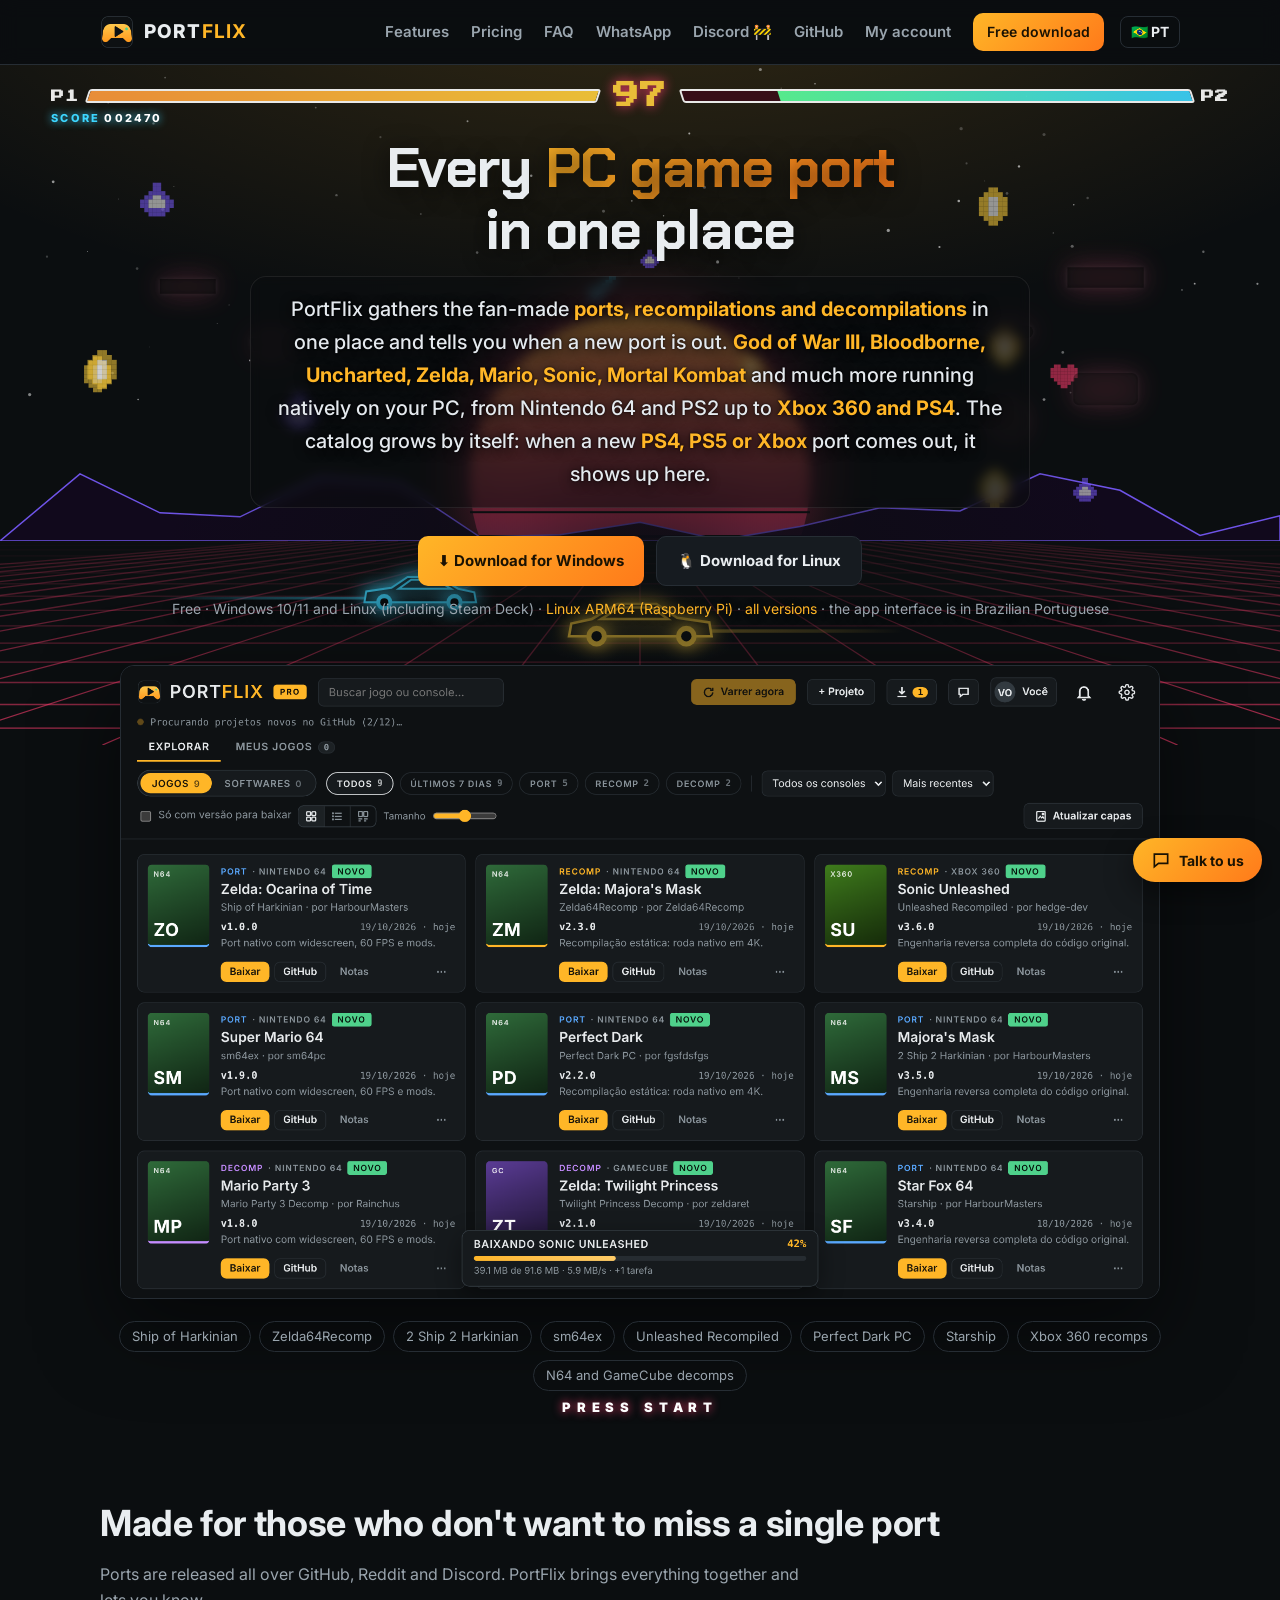
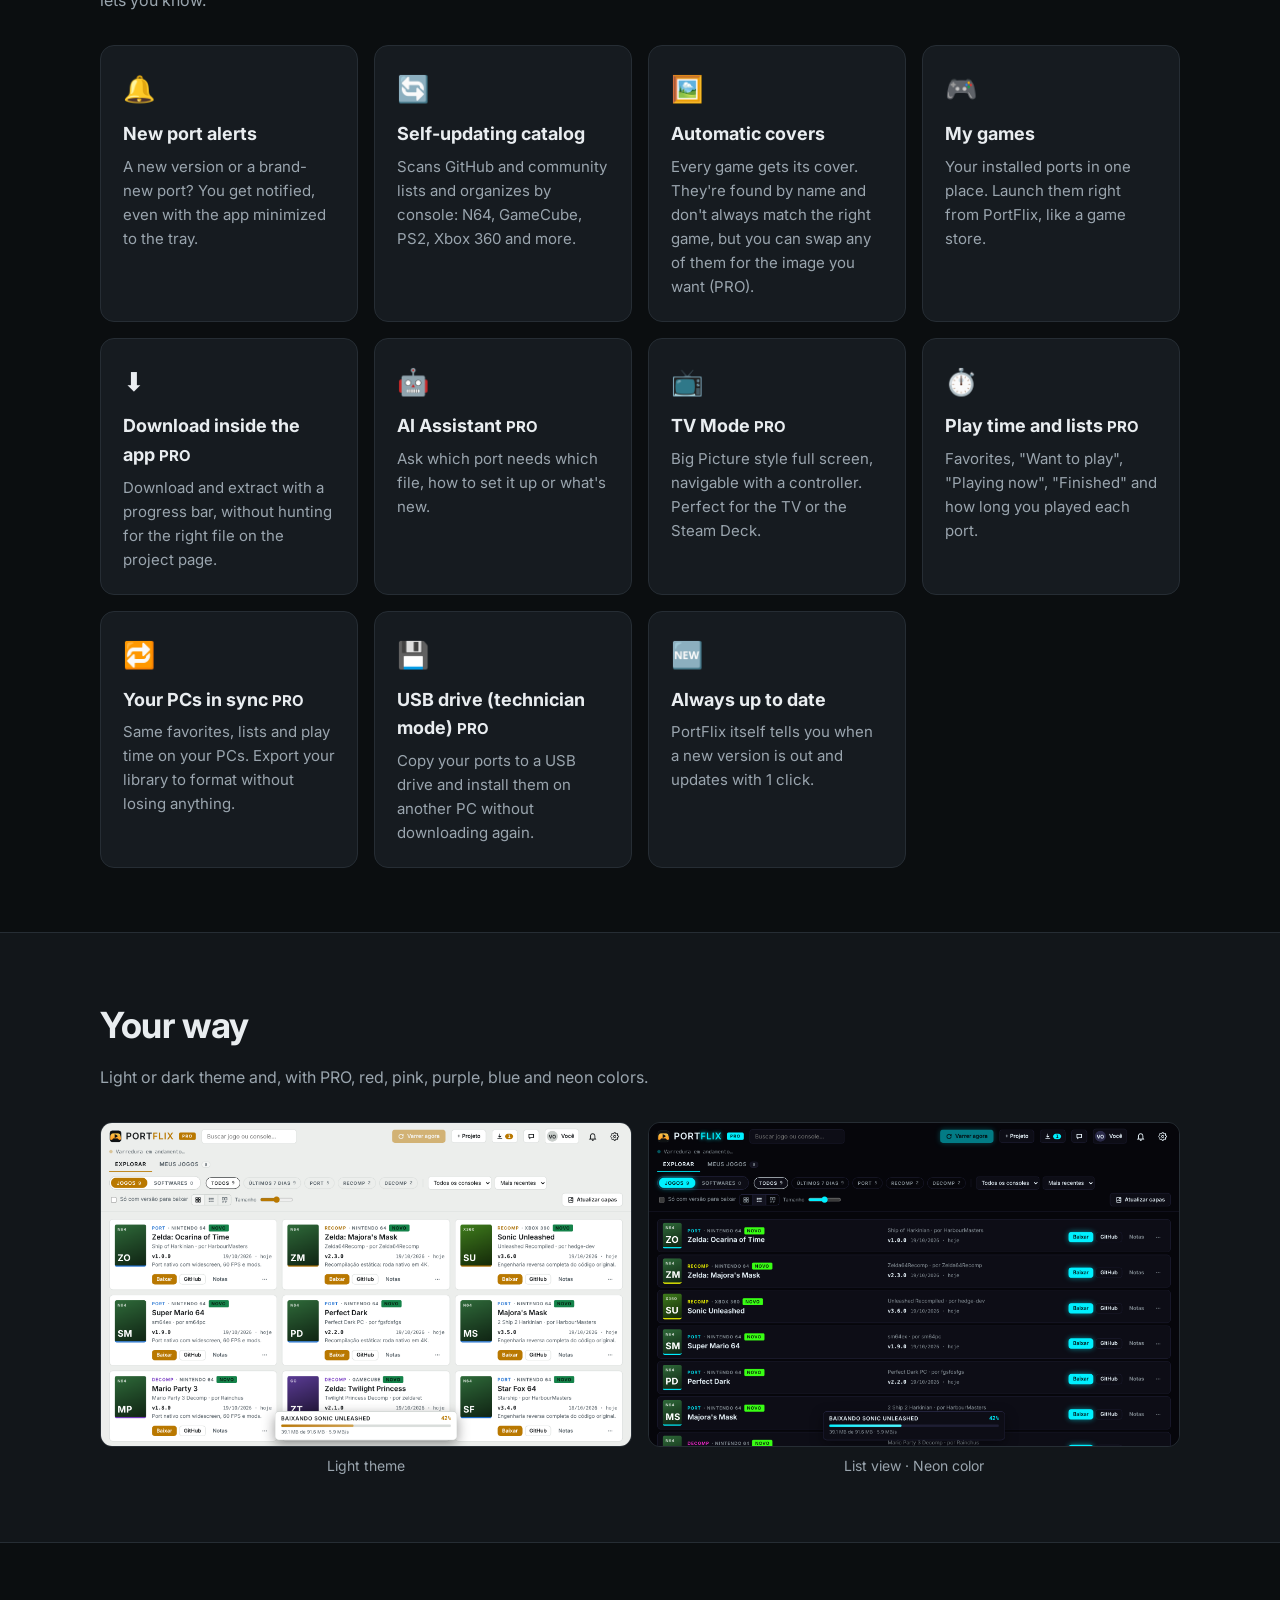
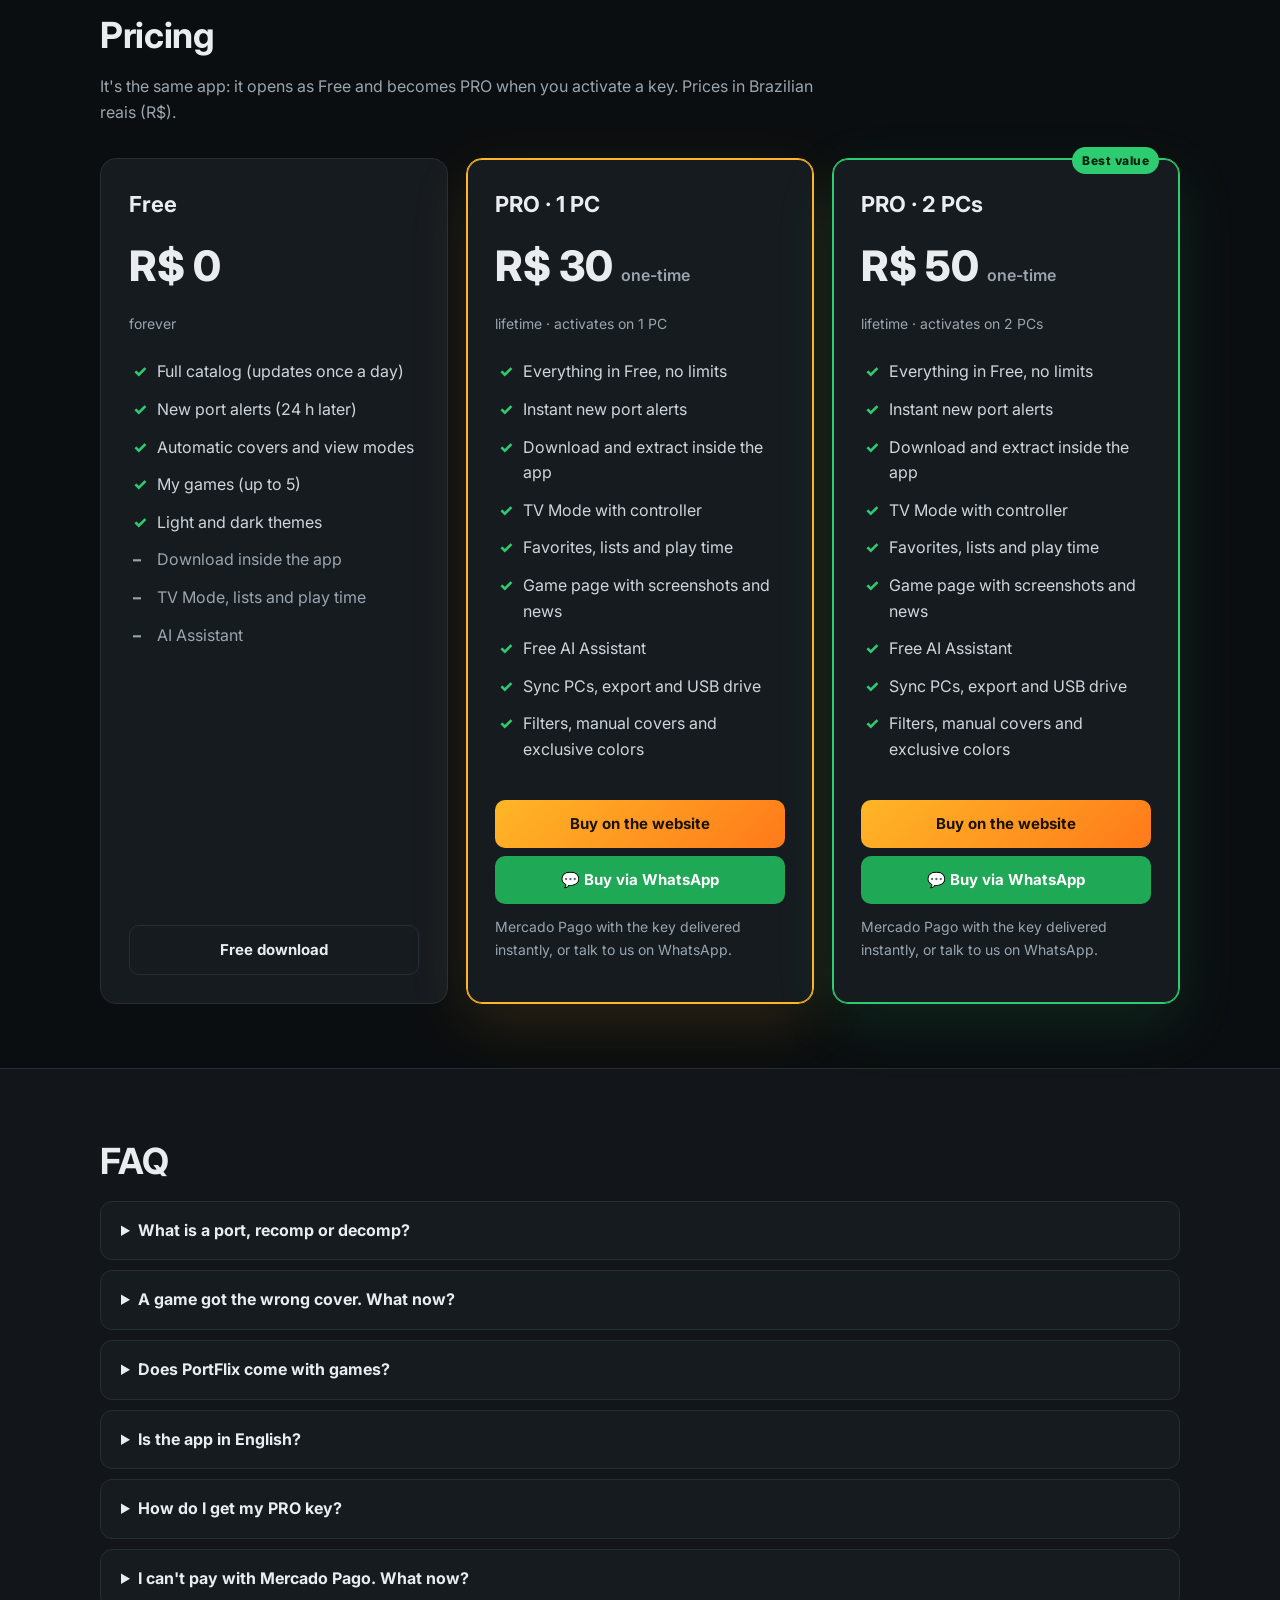
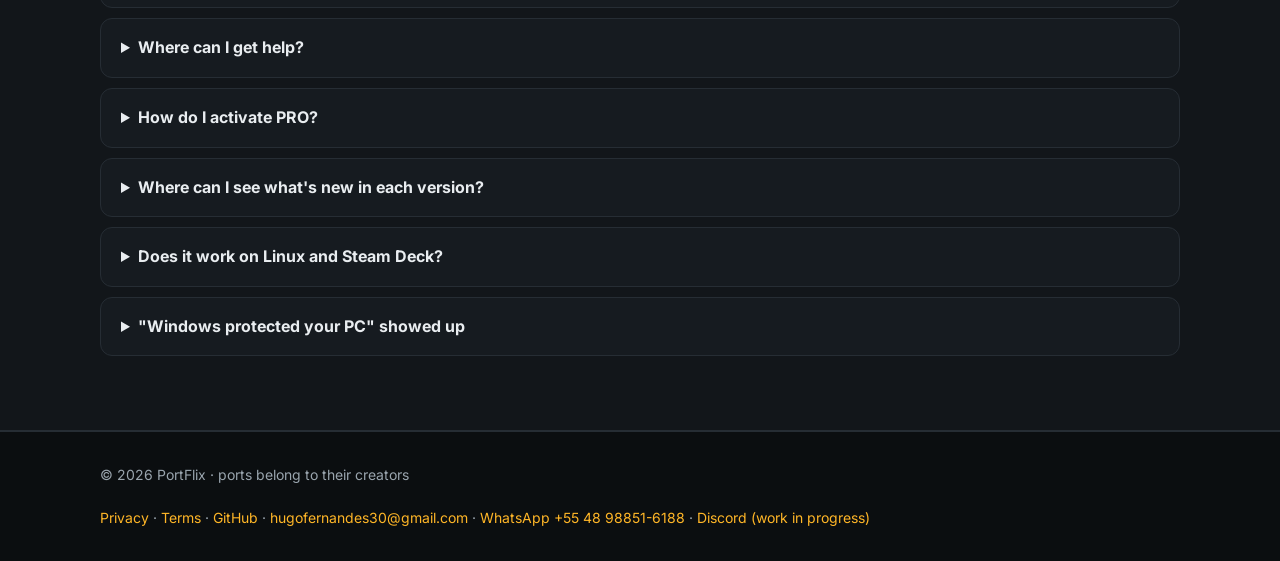
==== docs/index.html @ f3e27805 "Site: cita God of War III, Bloodborne e Uncharted (ports de PS4 do catálogo) Co-Authored-By: Claude " ====
<!doctype html>
<html lang="pt-BR">
<head>
<meta charset="utf-8">
<meta name="viewport" content="width=device-width,initial-scale=1">
<title>PortFlix: novos ports, recomps e decomps de jogos para PC</title>
<meta name="description" content="PortFlix reúne todos os ports de jogos para PC feitos por fãs (recomps, decomps, Ship of Harkinian, Zelda64Recomp, sm64, Unleashed Recompiled) e avisa quando sai port novo. Grátis para Windows e Linux.">
<meta name="keywords" content="ports para pc, novos ports de jogos, recomp, decomp, recompilação estática, ship of harkinian, zelda64recomp, sm64 pc, unleashed recompiled, ports n64 pc, ports xbox 360 pc, steam deck, linux, portflix">
<link rel="canonical" href="https://isago2508.github.io/PortFlix/">
<link rel="icon" href="icone.png">
<meta property="og:type" content="website">
<meta property="og:title" content="PortFlix: todos os ports de jogos para PC num lugar só">
<meta property="og:description" content="Catálogo que se atualiza sozinho com os ports, recomps e decomps feitos por fãs. Avisa quando sai port novo.">
<meta property="og:image" content="https://isago2508.github.io/PortFlix/biblioteca-escuro.png">
<meta property="og:url" content="https://isago2508.github.io/PortFlix/">
<meta property="og:locale" content="pt_BR">
<meta name="twitter:card" content="summary_large_image">
<link rel="preconnect" href="https://fonts.googleapis.com"><link rel="preconnect" href="https://fonts.gstatic.com" crossorigin>
<link href="https://fonts.googleapis.com/css2?family=Inter:wght@400;500;600;700;800&family=Chakra+Petch:wght@500;600;700&family=Press+Start+2P&display=swap" rel="stylesheet">
<link rel="stylesheet" href="style.css?v=12">
<script>
// idioma: escolhido antes > ?lang= > idioma do navegador
(function(){ var q=new URLSearchParams(location.search).get("lang"), s=null; try{ s=localStorage.getItem("pf_lang"); }catch(e){}
  var l=q||s||((navigator.language||"pt").toLowerCase().startsWith("pt")?"pt":"en"); document.documentElement.dataset.lang=(l==="en"?"en":"pt"); })();
</script>
<script type="application/ld+json">
{"@context":"https://schema.org","@type":"SoftwareApplication","name":"PortFlix","applicationCategory":"GameApplication","operatingSystem":"Windows 10, Windows 11, Linux","inLanguage":"pt-BR","url":"https://isago2508.github.io/PortFlix/","image":"https://isago2508.github.io/PortFlix/biblioteca-escuro.png","description":"Catálogo de ports, recompilações e decompilações de jogos para PC feitos por fãs, com avisos de lançamento.","offers":[{"@type":"Offer","name":"Free","price":"0","priceCurrency":"BRL"},{"@type":"Offer","name":"PRO vitalício (1 PC)","price":"30.00","priceCurrency":"BRL"},{"@type":"Offer","name":"PRO vitalício (2 PCs)","price":"50.00","priceCurrency":"BRL"}]}
</script>
<script type="application/ld+json">
{"@context":"https://schema.org","@type":"FAQPage","mainEntity":[
{"@type":"Question","name":"O que é um port, recomp ou decomp?","acceptedAnswer":{"@type":"Answer","text":"São projetos de fãs que fazem jogos de console rodarem nativamente no PC. Decomp recria o código-fonte do jogo; recomp converte o jogo direto para o PC; port adapta o jogo para rodar sem emulador."}},
{"@type":"Question","name":"O PortFlix vem com os jogos?","acceptedAnswer":{"@type":"Answer","text":"Não. O PortFlix não inclui nem distribui ROMs ou ISOs. Os ports pedem a sua própria cópia original do jogo."}},
{"@type":"Question","name":"O PortFlix é grátis?","acceptedAnswer":{"@type":"Answer","text":"Sim. A versão Free é grátis para sempre. O PRO é vitalício, com pagamento único: R$ 30 para 1 PC ou R$ 50 para 2 PCs."}},
{"@type":"Question","name":"Funciona no Linux e no Steam Deck?","acceptedAnswer":{"@type":"Answer","text":"Sim. Há versões para Windows 10/11 e Linux (x86_64 e ARM64), incluindo Steam Deck."}}]}
</script>
</head>
<body>
<header class="top"><div class="wrap">
  <a class="logo" href="./"><img src="icone.png" alt=""><span>PORT<b>FLIX</b></span></a>
  <nav class="links" data-l="pt">
    <a class="hide" href="#funcoes">Funções</a>
    <a class="hide" href="#precos">Preços</a>
    <a class="hide" href="#duvidas">Dúvidas</a>
    <a class="hide" href="https://wa.me/5548988516188" target="_blank" rel="noopener">WhatsApp</a>
    <a class="hide" href="https://discord.gg/XusPwTQ6X" target="_blank" rel="noopener" title="Em construção / Work in progress">Discord 🚧</a>
    <a class="hide" href="https://github.com/Isago2508/PortFlix" target="_blank" rel="noopener" title="Código, versões e novidades">GitHub</a>
    <a href="conta.html">Minha conta</a>
    <a class="btn pri sm" href="#baixar">Baixar grátis</a>
  </nav>
  <nav class="links" data-l="en">
    <a class="hide" href="#features">Features</a>
    <a class="hide" href="#pricing">Pricing</a>
    <a class="hide" href="#faq">FAQ</a>
    <a class="hide" href="https://wa.me/5548988516188" target="_blank" rel="noopener">WhatsApp</a>
    <a class="hide" href="https://discord.gg/XusPwTQ6X" target="_blank" rel="noopener" title="Em construção / Work in progress">Discord 🚧</a>
    <a class="hide" href="https://github.com/Isago2508/PortFlix" target="_blank" rel="noopener" title="Código, versões e novidades">GitHub</a>
    <a href="conta.html">My account</a>
    <a class="btn pri sm" href="#download">Free download</a>
  </nav>
  <button class="lang" id="langBtn" type="button" title="Mudar idioma / Change language"><span data-l="pt">🇺🇸 EN</span><span data-l="en">🇧🇷 PT</span></button>
</div></header>

<main data-l="pt">
<div class="hero"><div class="wrap">
  <h1>Todos os <span>ports de jogos para PC</span><br>num lugar só</h1>
  <p class="lead">O PortFlix junta num lugar só os <b>ports, recompilações e decompilações</b> feitos por fãs e te avisa quando sai um port novo. <b>God of War III, Bloodborne, Uncharted, Zelda, Mario, Sonic, Mortal Kombat</b> e muito mais rodando nativo no seu PC, do Nintendo 64 e PS2 até <b>Xbox 360 e PS4</b>. O catálogo cresce sozinho: saiu port novo de <b>PS4, PS5 ou Xbox</b>, ele aparece aqui.</p>
  <div class="cta" id="baixar">
    <a class="btn pri" href="https://github.com/Isago2508/PortFlix/releases/latest/download/PortFlix-Setup.exe">⬇ Baixar para Windows</a>
    <a class="btn" href="https://github.com/Isago2508/PortFlix/releases/latest/download/PortFlix-Linux-x86_64.tar.gz">🐧 Baixar para Linux</a>
  </div>
  <p class="small">Grátis · Windows 10/11 e Linux (inclui Steam Deck) · <a href="https://github.com/Isago2508/PortFlix/releases/latest/download/PortFlix-Linux-arm64.tar.gz">Linux ARM64 (Raspberry Pi)</a> · <a href="https://github.com/Isago2508/PortFlix/releases/latest">todas as versões</a></p>
  <div class="shot"><img src="biblioteca-escuro.png" alt="Biblioteca do PortFlix com ports de Zelda, Sonic Unleashed, Super Mario 64 e Perfect Dark" width="1920" height="1170"></div>
  <div class="tags">
    <span class="tag">Ship of Harkinian</span><span class="tag">Zelda64Recomp</span><span class="tag">2 Ship 2 Harkinian</span><span class="tag">sm64ex</span><span class="tag">Unleashed Recompiled</span><span class="tag">Perfect Dark PC</span><span class="tag">Starship</span><span class="tag">recomps de Xbox 360</span><span class="tag">decomps de N64 e GameCube</span>
  </div>
</div></div>

<section id="funcoes"><div class="wrap">
  <h2>Feito pra quem não quer perder nenhum port</h2>
  <p class="sub">Os ports saem espalhados pelo GitHub, Reddit e Discord. O PortFlix junta tudo e te avisa.</p>
  <div class="grid">
    <div class="card"><div class="ico">🔔</div><h3>Aviso de port novo</h3><p>Saiu versão nova ou um port inédito? Você recebe a notificação na hora, até com o app minimizado na bandeja.</p></div>
    <div class="card"><div class="ico">🔄</div><h3>Catálogo que se atualiza</h3><p>Varre o GitHub e as listas da comunidade e organiza por console: N64, GameCube, PS2, Xbox 360 e outros.</p></div>
    <div class="card"><div class="ico">🖼️</div><h3>Capas automáticas</h3><p>Cada jogo ganha a sua capa. Elas são buscadas pelo nome e nem sempre batem com o jogo certo, mas você pode trocar qualquer uma pela imagem que quiser (PRO).</p></div>
    <div class="card"><div class="ico">🎮</div><h3>Meus jogos</h3><p>Seus ports instalados num lugar só. Abra direto pelo PortFlix, como numa loja de jogos.</p></div>
    <div class="card"><div class="ico">⬇️</div><h3>Baixar dentro do app <small>PRO</small></h3><p>Baixe e extraia com barra de progresso, sem caçar o arquivo certo na página do projeto.</p></div>
    <div class="card"><div class="ico">🤖</div><h3>Assistente com IA <small>PRO</small></h3><p>Pergunte qual port precisa de qual arquivo, como configurar ou o que saiu de novo.</p></div>
    <div class="card"><div class="ico">📺</div><h3>Modo TV <small>PRO</small></h3><p>Tela cheia estilo Big Picture, navegável pelo controle. Perfeito para jogar na TV ou no Steam Deck.</p></div>
    <div class="card"><div class="ico">⏱️</div><h3>Tempo de jogo e listas <small>PRO</small></h3><p>Favoritos, "Quero jogar", "Jogando agora", "Zerados" e quanto tempo você jogou cada port.</p></div>
    <div class="card"><div class="ico">🔁</div><h3>Seus PCs sincronizados <small>PRO</small></h3><p>Favoritos, listas e tempo de jogo iguais nos seus PCs. Exporte a biblioteca para formatar sem perder nada.</p></div>
    <div class="card"><div class="ico">💾</div><h3>Pendrive (modo técnico) <small>PRO</small></h3><p>Copie os ports para um pendrive e instale em outro PC sem baixar tudo de novo.</p></div>
    <div class="card"><div class="ico">🆕</div><h3>Sempre atualizado</h3><p>O próprio PortFlix avisa quando sai versão nova e atualiza com 1 clique.</p></div>
  </div>
</div></section>

<section class="alt"><div class="wrap">
  <h2>Do seu jeito</h2>
  <p class="sub">Tema claro ou escuro e, no PRO, as cores vermelho, rosa, roxo, azul e neon.</p>
  <div class="gal">
    <figure><img src="biblioteca-claro.png" alt="PortFlix com tema claro" loading="lazy"><figcaption>Tema claro</figcaption></figure>
    <figure><img src="lista.png" alt="PortFlix em modo lista com a cor neon" loading="lazy"><figcaption>Modo lista · cor Neon</figcaption></figure>
  </div>
</div></section>

<section id="precos"><div class="wrap">
  <h2>Preços</h2>
  <p class="sub">O app é o mesmo: abre como Free e vira PRO quando você ativa a chave.</p>
  <div class="plans">
    <a class="plan" href="#baixar"><h3>Free</h3><div class="price">R$ 0</div><div class="small">para sempre</div>
      <ul><li>Catálogo completo (atualiza 1x por dia)</li><li>Avisos de port novo (24 h depois)</li><li>Capas automáticas e modos de visualização</li><li>Meus jogos (até 5)</li><li>Temas claro e escuro</li><li class="no">Baixar dentro do app</li><li class="no">Modo TV, listas e tempo de jogo</li><li class="no">Assistente com IA</li></ul>
      <span class="btn">Baixar grátis</span></a>
    <a class="plan pro " href="conta.html?pcs=1"><h3>PRO · 1 PC</h3><div class="price">R$ 30 <small>pagamento único</small></div><div class="small">vitalício · ativa em 1 PC</div>
      <ul><li>Tudo do Free, sem limites</li><li>Avisos de port novo na hora</li><li>Baixar e extrair dentro do app</li><li>Modo TV com controle</li><li>Favoritos, listas e tempo de jogo</li><li>Página do jogo com imagens e novidades</li><li>Assistente com IA grátis</li><li>Sincronizar PCs, exportar e pendrive</li><li>Filtros, capas à mão e cores exclusivas</li></ul>
      <span class="btn pri">Comprar pelo site</span>
      <span class="btn wa" onclick="event.preventDefault();event.stopPropagation();window.open('https://wa.me/5548988516188?text=Ol%C3%A1%21%20Quero%20comprar%20o%20PortFlix%20PRO%20vital%C3%ADcio%20%281%20PC%20R%24%2030%29%20pagando%20com%20Pix.%20Meu%20e-mail%20do%20PortFlix%20%C3%A9%3A%20','_blank')">💬 Pix pelo WhatsApp</span>
      <p class="small">Mercado Pago (Pix, cartão ou boleto) com a chave na hora, ou Pix pelo WhatsApp.</p></a>
    <a class="plan pro best" href="conta.html?pcs=2"><span class="badge">Melhor custo</span><h3>PRO · 2 PCs</h3><div class="price">R$ 50 <small>pagamento único</small></div><div class="small">vitalício · ativa em 2 PCs</div>
      <ul><li>Tudo do Free, sem limites</li><li>Avisos de port novo na hora</li><li>Baixar e extrair dentro do app</li><li>Modo TV com controle</li><li>Favoritos, listas e tempo de jogo</li><li>Página do jogo com imagens e novidades</li><li>Assistente com IA grátis</li><li>Sincronizar PCs, exportar e pendrive</li><li>Filtros, capas à mão e cores exclusivas</li></ul>
      <span class="btn pri">Comprar pelo site</span>
      <span class="btn wa" onclick="event.preventDefault();event.stopPropagation();window.open('https://wa.me/5548988516188?text=Ol%C3%A1%21%20Quero%20comprar%20o%20PortFlix%20PRO%20vital%C3%ADcio%20%282%20PCs%20R%24%2050%29%20pagando%20com%20Pix.%20Meu%20e-mail%20do%20PortFlix%20%C3%A9%3A%20','_blank')">💬 Pix pelo WhatsApp</span>
      <p class="small">Mercado Pago (Pix, cartão ou boleto) com a chave na hora, ou Pix pelo WhatsApp.</p></a>
  </div>
</div></section>

<section id="duvidas" class="alt"><div class="wrap">
  <h2>Dúvidas</h2>
  <details><summary>O que é um port, recomp ou decomp?</summary><p>São projetos de fãs que fazem jogos de console rodarem nativamente no PC, com widescreen, 60 FPS ou mais e mods. A <b>decomp</b> recria o código-fonte do jogo, a <b>recomp</b> converte o jogo direto para o PC e o <b>port</b> adapta o jogo para rodar sem emulador.</p></details>
  <details><summary>A capa de um jogo veio errada. E agora?</summary><p>As capas automáticas são buscadas pelo nome do jogo em sites públicos, então às vezes vem a capa de outro jogo ou de outra versão. No PRO você troca qualquer capa do jeito que quiser: clique na capa do jogo e escolha uma sugestão, cole o link de uma imagem ou use um arquivo do seu PC. A capa que você escolhe fica fixa.</p></details>
  <details><summary>O PortFlix vem com os jogos?</summary><p>Não. O PortFlix não inclui nem distribui ROMs ou ISOs. Os ports pedem a sua própria cópia original, e cada projeto mostra o autor e o link oficial.</p></details>
  <details><summary>Como recebo a chave do PRO?</summary><p>Entre em <a href="conta.html">Minha conta</a> com o Google, pague pelo Mercado Pago e a chave aparece na hora, ali mesmo. Ela fica salva na sua conta.<br>Prefere Pix? Chame no <a href="https://wa.me/5548988516188" target="_blank" rel="noopener">WhatsApp</a>: depois do comprovante, a chave também aparece em Minha conta.</p></details>
  <details><summary>Posso pagar com Pix pelo WhatsApp?</summary><p>Pode. Chame no <a href="https://wa.me/5548988516188?text=Ol%C3%A1%21%20Quero%20comprar%20o%20PortFlix%20PRO%20vital%C3%ADcio%20pagando%20com%20Pix.%20Plano%3A%20%281%20PC%20R%24%2030%20/%202%20PCs%20R%24%2050%29.%20Meu%20e-mail%20do%20PortFlix%20%C3%A9%3A%20" target="_blank" rel="noopener">WhatsApp (48) 98851-6188</a> e informe o e-mail que você vai usar no PortFlix. Você recebe a chave Pix e, depois do comprovante, a sua chave do PRO.</p></details>
  <details><summary>Como falo com o suporte?</summary><p><a href="https://discord.gg/XusPwTQ6X" target="_blank" rel="noopener">Discord da comunidade</a> (ainda em construção), WhatsApp <a href="https://wa.me/5548988516188" target="_blank" rel="noopener">(48) 98851-6188</a> ou e-mail <a href="mailto:hugofernandes30@gmail.com">hugofernandes30@gmail.com</a>.</p></details>
  <details><summary>Como ativo o PRO?</summary><p>No PortFlix, clique em <b>Ativar PRO</b>, entre com a mesma conta Google usada na compra e cole a chave.</p></details>
  <details><summary>Onde vejo as novidades de cada versão?</summary><p>No <a href="https://github.com/Isago2508/PortFlix/blob/main/CHANGELOG.md">histórico de novidades (CHANGELOG)</a>. O PortFlix também avisa sozinho quando sai versão nova, em Configurações → Atualizações.</p></details>
  <details><summary>Funciona no Linux e no Steam Deck?</summary><p>Sim. Há versões para Linux x86_64 (a maioria dos PCs e o Steam Deck) e ARM64.</p></details>
  <details><summary>Apareceu "O Windows protegeu o computador"</summary><p>Clique em <b>Mais informações → Executar assim mesmo</b>. O aviso aparece porque o programa é novo e ainda não tem assinatura digital.</p></details>
</div></section>
</main>
<main data-l="en">
<div class="hero"><div class="wrap">
  <h1>Every <span>PC game port</span><br>in one place</h1>
  <p class="lead">PortFlix gathers the fan-made <b>ports, recompilations and decompilations</b> in one place and tells you when a new port is out. <b>God of War III, Bloodborne, Uncharted, Zelda, Mario, Sonic, Mortal Kombat</b> and much more running natively on your PC, from Nintendo 64 and PS2 up to <b>Xbox 360 and PS4</b>. The catalog grows by itself: when a new <b>PS4, PS5 or Xbox</b> port comes out, it shows up here.</p>
  <div class="cta" id="download">
    <a class="btn pri" href="https://github.com/Isago2508/PortFlix/releases/latest/download/PortFlix-Setup.exe">⬇ Download for Windows</a>
    <a class="btn" href="https://github.com/Isago2508/PortFlix/releases/latest/download/PortFlix-Linux-x86_64.tar.gz">🐧 Download for Linux</a>
  </div>
  <p class="small">Free · Windows 10/11 and Linux (including Steam Deck) · <a href="https://github.com/Isago2508/PortFlix/releases/latest/download/PortFlix-Linux-arm64.tar.gz">Linux ARM64 (Raspberry Pi)</a> · <a href="https://github.com/Isago2508/PortFlix/releases/latest">all versions</a> · the app interface is in Brazilian Portuguese</p>
  <div class="shot"><img src="biblioteca-escuro.png" alt="PortFlix library with Zelda, Sonic Unleashed, Super Mario 64 and Perfect Dark ports" width="1920" height="1170"></div>
  <div class="tags">
    <span class="tag">Ship of Harkinian</span><span class="tag">Zelda64Recomp</span><span class="tag">2 Ship 2 Harkinian</span><span class="tag">sm64ex</span><span class="tag">Unleashed Recompiled</span><span class="tag">Perfect Dark PC</span><span class="tag">Starship</span><span class="tag">Xbox 360 recomps</span><span class="tag">N64 and GameCube decomps</span>
  </div>
</div></div>

<section id="features"><div class="wrap">
  <h2>Made for those who don't want to miss a single port</h2>
  <p class="sub">Ports are released all over GitHub, Reddit and Discord. PortFlix brings everything together and lets you know.</p>
  <div class="grid">
    <div class="card"><div class="ico">🔔</div><h3>New port alerts</h3><p>A new version or a brand-new port? You get notified, even with the app minimized to the tray.</p></div>
    <div class="card"><div class="ico">🔄</div><h3>Self-updating catalog</h3><p>Scans GitHub and community lists and organizes by console: N64, GameCube, PS2, Xbox 360 and more.</p></div>
    <div class="card"><div class="ico">🖼️</div><h3>Automatic covers</h3><p>Every game gets its cover. They're found by name and don't always match the right game, but you can swap any of them for the image you want (PRO).</p></div>
    <div class="card"><div class="ico">🎮</div><h3>My games</h3><p>Your installed ports in one place. Launch them right from PortFlix, like a game store.</p></div>
    <div class="card"><div class="ico">⬇️</div><h3>Download inside the app <small>PRO</small></h3><p>Download and extract with a progress bar, without hunting for the right file on the project page.</p></div>
    <div class="card"><div class="ico">🤖</div><h3>AI Assistant <small>PRO</small></h3><p>Ask which port needs which file, how to set it up or what's new.</p></div>
    <div class="card"><div class="ico">📺</div><h3>TV Mode <small>PRO</small></h3><p>Big Picture style full screen, navigable with a controller. Perfect for the TV or the Steam Deck.</p></div>
    <div class="card"><div class="ico">⏱️</div><h3>Play time and lists <small>PRO</small></h3><p>Favorites, "Want to play", "Playing now", "Finished" and how long you played each port.</p></div>
    <div class="card"><div class="ico">🔁</div><h3>Your PCs in sync <small>PRO</small></h3><p>Same favorites, lists and play time on your PCs. Export your library to format without losing anything.</p></div>
    <div class="card"><div class="ico">💾</div><h3>USB drive (technician mode) <small>PRO</small></h3><p>Copy your ports to a USB drive and install them on another PC without downloading again.</p></div>
    <div class="card"><div class="ico">🆕</div><h3>Always up to date</h3><p>PortFlix itself tells you when a new version is out and updates with 1 click.</p></div>
  </div>
</div></section>

<section class="alt"><div class="wrap">
  <h2>Your way</h2>
  <p class="sub">Light or dark theme and, with PRO, red, pink, purple, blue and neon colors.</p>
  <div class="gal">
    <figure><img src="biblioteca-claro.png" alt="PortFlix with light theme" loading="lazy"><figcaption>Light theme</figcaption></figure>
    <figure><img src="lista.png" alt="PortFlix in list view with the neon color" loading="lazy"><figcaption>List view · Neon color</figcaption></figure>
  </div>
</div></section>

<section id="pricing"><div class="wrap">
  <h2>Pricing</h2>
  <p class="sub">It's the same app: it opens as Free and becomes PRO when you activate a key. Prices in Brazilian reais (R$).</p>
  <div class="plans">
    <a class="plan" href="#download"><h3>Free</h3><div class="price">R$ 0</div><div class="small">forever</div>
      <ul><li>Full catalog (updates once a day)</li><li>New port alerts (24 h later)</li><li>Automatic covers and view modes</li><li>My games (up to 5)</li><li>Light and dark themes</li><li class="no">Download inside the app</li><li class="no">TV Mode, lists and play time</li><li class="no">AI Assistant</li></ul>
      <span class="btn">Free download</span></a>
    <a class="plan pro" href="conta.html?pcs=1"><h3>PRO · 1 PC</h3><div class="price">R$ 30 <small>one-time</small></div><div class="small">lifetime · activates on 1 PC</div>
      <ul><li>Everything in Free, no limits</li><li>Instant new port alerts</li><li>Download and extract inside the app</li><li>TV Mode with controller</li><li>Favorites, lists and play time</li><li>Game page with screenshots and news</li><li>Free AI Assistant</li><li>Sync PCs, export and USB drive</li><li>Filters, manual covers and exclusive colors</li></ul>
      <span class="btn pri">Buy on the website</span>
      <span class="btn wa" onclick="event.preventDefault();event.stopPropagation();window.open('https://wa.me/5548988516188?text=Hi%21%20I%20want%20to%20buy%20PortFlix%20PRO%20lifetime%20%281%20PC%20R%24%2030%29.%20My%20PortFlix%20e-mail%20is%3A%20','_blank')">💬 Buy via WhatsApp</span>
      <p class="small">Mercado Pago with the key delivered instantly, or talk to us on WhatsApp.</p></a>
    <a class="plan pro best" href="conta.html?pcs=2"><span class="badge">Best value</span><h3>PRO · 2 PCs</h3><div class="price">R$ 50 <small>one-time</small></div><div class="small">lifetime · activates on 2 PCs</div>
      <ul><li>Everything in Free, no limits</li><li>Instant new port alerts</li><li>Download and extract inside the app</li><li>TV Mode with controller</li><li>Favorites, lists and play time</li><li>Game page with screenshots and news</li><li>Free AI Assistant</li><li>Sync PCs, export and USB drive</li><li>Filters, manual covers and exclusive colors</li></ul>
      <span class="btn pri">Buy on the website</span>
      <span class="btn wa" onclick="event.preventDefault();event.stopPropagation();window.open('https://wa.me/5548988516188?text=Hi%21%20I%20want%20to%20buy%20PortFlix%20PRO%20lifetime%20%282%20PCs%20R%24%2050%29.%20My%20PortFlix%20e-mail%20is%3A%20','_blank')">💬 Buy via WhatsApp</span>
      <p class="small">Mercado Pago with the key delivered instantly, or talk to us on WhatsApp.</p></a>
  </div>
</div></section>

<section id="faq" class="alt"><div class="wrap">
  <h2>FAQ</h2>
  <details><summary>What is a port, recomp or decomp?</summary><p>They are fan projects that make console games run natively on PC, with widescreen, 60 FPS or more and mods. A <b>decomp</b> recreates the game's source code, a <b>recomp</b> converts the game straight to PC and a <b>port</b> adapts the game to run without an emulator.</p></details>
  <details><summary>A game got the wrong cover. What now?</summary><p>Automatic covers are found by the game's name on public sites, so sometimes you get the cover of another game or edition. With PRO you can swap any cover however you like: click the game's cover and pick a suggestion, paste an image link or use a file from your PC. The cover you choose stays fixed.</p></details>
  <details><summary>Does PortFlix come with games?</summary><p>No. PortFlix does not include or distribute ROMs or ISOs. Ports require your own original copy, and every project shows its author and official link.</p></details>
  <details><summary>Is the app in English?</summary><p>The app interface is currently in Brazilian Portuguese. The catalog, game names and project pages are the originals from GitHub, so most of the content is in English anyway.</p></details>
  <details><summary>How do I get my PRO key?</summary><p>Go to <a href="conta.html">My account</a>, sign in with Google, pay with Mercado Pago and the key shows up right there. It stays saved in your account.<br>Prefer another payment method? Message us on <a href="https://wa.me/5548988516188" target="_blank" rel="noopener">WhatsApp</a> and the key will also show up in My account.</p></details>
  <details><summary>I can't pay with Mercado Pago. What now?</summary><p>Message us on <a href="https://wa.me/5548988516188?text=Hi%21%20I%20want%20to%20buy%20PortFlix%20PRO.%20My%20PortFlix%20e-mail%20is%3A%20" target="_blank" rel="noopener">WhatsApp +55 48 98851-6188</a> or e-mail <a href="mailto:hugofernandes30@gmail.com">hugofernandes30@gmail.com</a> with the e-mail you'll use in PortFlix and we'll find another way.</p></details>
  <details><summary>Where can I get help?</summary><p>Join our <a href="https://discord.gg/XusPwTQ6X" target="_blank" rel="noopener">Discord community</a> (still a work in progress), message us on <a href="https://wa.me/5548988516188" target="_blank" rel="noopener">WhatsApp +55 48 98851-6188</a> or e-mail <a href="mailto:hugofernandes30@gmail.com">hugofernandes30@gmail.com</a>.</p></details>
  <details><summary>How do I activate PRO?</summary><p>In PortFlix, click <b>Ativar PRO</b>, sign in with the same Google account used for the purchase and paste the key.</p></details>
  <details><summary>Where can I see what's new in each version?</summary><p>In the <a href="https://github.com/Isago2508/PortFlix/blob/main/CHANGELOG.md">CHANGELOG</a>. PortFlix also tells you by itself when a new version is out, in Settings → Updates.</p></details>
  <details><summary>Does it work on Linux and Steam Deck?</summary><p>Yes. There are Linux versions for x86_64 (most PCs and the Steam Deck) and ARM64.</p></details>
  <details><summary>"Windows protected your PC" showed up</summary><p>Click <b>More info → Run anyway</b>. The warning appears because the program is new and doesn't have a digital signature yet.</p></details>
</div></section>
</main>

<footer data-l="pt"><div class="wrap">
  <span>© 2026 PortFlix · os ports pertencem aos seus criadores</span>
  <span><a href="https://portsradar-licencas.portsradar-hugo.workers.dev/privacidade">Privacidade</a> · <a href="https://portsradar-licencas.portsradar-hugo.workers.dev/termos">Termos</a> · <a href="https://github.com/Isago2508/PortFlix">GitHub</a> · <a href="mailto:hugofernandes30@gmail.com">hugofernandes30@gmail.com</a> · <a href="https://wa.me/5548988516188" target="_blank" rel="noopener">WhatsApp (48) 98851-6188</a> · <a href="https://discord.gg/XusPwTQ6X" target="_blank" rel="noopener">Discord (em construção)</a></span>
</div></footer>
<footer data-l="en"><div class="wrap">
  <span>© 2026 PortFlix · ports belong to their creators</span>
  <span><a href="https://portsradar-licencas.portsradar-hugo.workers.dev/privacidade">Privacy</a> · <a href="https://portsradar-licencas.portsradar-hugo.workers.dev/termos">Terms</a> · <a href="https://github.com/Isago2508/PortFlix">GitHub</a> · <a href="mailto:hugofernandes30@gmail.com">hugofernandes30@gmail.com</a> · <a href="https://wa.me/5548988516188" target="_blank" rel="noopener">WhatsApp +55 48 98851-6188</a> · <a href="https://discord.gg/XusPwTQ6X" target="_blank" rel="noopener">Discord (work in progress)</a></span>
</div></footer>
<script>
const TITLES={pt:document.title,en:"PortFlix: new fan-made PC ports, recomps and decomps"};
function setLang(l){ document.documentElement.dataset.lang=l; document.documentElement.lang=l==="en"?"en":"pt-BR"; document.title=TITLES[l]; try{ localStorage.setItem("pf_lang",l); }catch(e){} }
setLang(document.documentElement.dataset.lang);
document.getElementById("langBtn").onclick=()=>setLang(document.documentElement.dataset.lang==="en"?"pt":"en");
</script>
<script src="bg.js?v=3" defer></script>
<script src="chat.js?v=2" defer></script>
</body>
</html>
---- docs/style.css ----
:root{--bg:#0b0e10;--bg2:#12161a;--card:#161b20;--line:#262d34;--tx:#e9edf0;--mut:#9aa5ae;--acc:#ffb627;--acc2:#ff7a1a;--ok:#2ecc71;--bad:#ff5a5a}
*{box-sizing:border-box}html{scroll-behavior:smooth}
body{margin:0;background:var(--bg);color:var(--tx);font:16px/1.6 "Inter","Segoe UI",system-ui,sans-serif}
a{color:var(--acc);text-decoration:none}a:hover{text-decoration:underline}
.wrap{max-width:1120px;margin:0 auto;padding:0 20px}
header.top{position:sticky;top:0;z-index:10;background:rgba(11,14,16,.85);backdrop-filter:blur(10px);border-bottom:1px solid var(--line)}
header.top .wrap{display:flex;align-items:center;gap:16px;height:64px}
.logo{display:flex;align-items:center;gap:10px;font-weight:800;letter-spacing:.06em;color:var(--tx);font-size:19px}
.logo img{width:34px;height:34px;border-radius:8px}.logo b{color:var(--acc)}
nav.links{margin-left:auto;display:flex;gap:22px;align-items:center}
nav.links a{color:var(--mut);font-weight:600;font-size:15px}nav.links a:hover{color:var(--tx);text-decoration:none}
.btn{display:inline-flex;align-items:center;gap:8px;padding:12px 20px;border-radius:10px;font-weight:700;border:1px solid var(--line);background:var(--card);color:var(--tx);cursor:pointer;font-size:15px}
.btn:hover{text-decoration:none;border-color:#3a434c}
.btn.pri{background:linear-gradient(135deg,var(--acc),var(--acc2));color:#1a1203;border:0}
.btn.sm{padding:8px 14px;font-size:14px}
.btn[disabled]{opacity:.5;cursor:default}
.hero{padding:72px 0 40px;text-align:center;background:radial-gradient(900px 400px at 50% -10%,rgba(255,182,39,.18),transparent)}
.hero h1{font-size:clamp(32px,5.5vw,56px);line-height:1.1;margin:0 0 16px;letter-spacing:-.02em}
.hero h1 span{background:linear-gradient(135deg,var(--acc),var(--acc2));-webkit-background-clip:text;background-clip:text;color:transparent}
.hero p.lead{font-size:clamp(17px,2.2vw,20px);color:var(--mut);max-width:720px;margin:0 auto 28px}
.cta{display:flex;gap:12px;justify-content:center;flex-wrap:wrap}
.small{color:var(--mut);font-size:14px;margin-top:12px}
.shot{margin:44px auto 0;max-width:1040px;border-radius:14px;overflow:hidden;border:1px solid var(--line);box-shadow:0 30px 80px rgba(0,0,0,.5)}
.shot img{display:block;width:100%;height:auto}
section{padding:64px 0}section h2{font-size:clamp(26px,3.5vw,36px);margin:0 0 10px;letter-spacing:-.01em}
section .sub{color:var(--mut);margin:0 0 32px;max-width:720px}
.grid{display:grid;grid-template-columns:repeat(auto-fit,minmax(250px,1fr));gap:16px}
.card{background:var(--card);border:1px solid var(--line);border-radius:14px;padding:22px}
.card h3{margin:0 0 6px;font-size:18px}.card p{margin:0;color:var(--mut);font-size:15px}
.ico{font-size:26px;margin-bottom:10px}
.alt{background:var(--bg2);border-top:1px solid var(--line);border-bottom:1px solid var(--line)}
.plans{display:grid;grid-template-columns:repeat(auto-fit,minmax(280px,1fr));gap:18px}
.plan{background:var(--card);border:1px solid var(--line);border-radius:16px;padding:28px}
.plan.pro{border-color:var(--acc);box-shadow:0 0 0 1px var(--acc) inset,0 20px 60px rgba(255,182,39,.12)}
.plan h3{margin:0;font-size:22px}.price{font-size:42px;font-weight:800;margin:10px 0 2px}.price small{font-size:16px;color:var(--mut);font-weight:600}
.plan ul{list-style:none;padding:0;margin:18px 0 24px}.plan li{padding:6px 0 6px 28px;position:relative;color:#cfd6db}
.plan li:before{content:"✓";position:absolute;left:4px;color:var(--ok);font-weight:800}
.plan li.no{color:var(--mut)}.plan li.no:before{content:"–";color:var(--mut)}
.gal{display:grid;grid-template-columns:1fr 1fr;gap:16px}.gal img{width:100%;border-radius:12px;border:1px solid var(--line);display:block}
.gal figure{margin:0}.gal figcaption{color:var(--mut);font-size:14px;text-align:center;margin-top:8px}
details{background:var(--card);border:1px solid var(--line);border-radius:12px;padding:16px 20px;margin-bottom:10px}
details summary{cursor:pointer;font-weight:700}details p{color:var(--mut);margin:10px 0 0}
footer{border-top:1px solid var(--line);padding:32px 0;color:var(--mut);font-size:14px}
footer .wrap{display:flex;gap:20px;flex-wrap:wrap;justify-content:space-between}
.tags{display:flex;flex-wrap:wrap;gap:8px;justify-content:center;margin-top:22px}
.tag{border:1px solid var(--line);border-radius:999px;padding:4px 12px;font-size:13px;color:var(--mut)}
/* conta */
.box{max-width:720px;margin:48px auto;background:var(--card);border:1px solid var(--line);border-radius:16px;padding:28px}
.box h1{margin:0 0 6px;font-size:28px}.who{display:flex;align-items:center;gap:12px;margin:8px 0 20px}
.who img{width:44px;height:44px;border-radius:50%}
.keyrow{display:flex;align-items:center;gap:12px;flex-wrap:wrap;border:1px solid var(--line);border-radius:12px;padding:14px 16px;margin:10px 0;background:var(--bg2)}
.keyrow code{font:600 17px ui-monospace,Consolas,monospace;letter-spacing:.04em;color:var(--acc)}
.keyrow .st{margin-left:auto;color:var(--mut);font-size:14px}
.msg{padding:14px 16px;border-radius:12px;margin:14px 0;background:var(--bg2);border:1px solid var(--line)}
.msg.ok{border-color:var(--ok)}.msg.bad{border-color:var(--bad)}
ol.steps li{margin:6px 0;color:#cfd6db}
.spin{display:inline-block;width:16px;height:16px;border:2px solid var(--line);border-top-color:var(--acc);border-radius:50%;animation:s 1s linear infinite;vertical-align:-3px;margin-right:8px}
@keyframes s{to{transform:rotate(360deg)}}
@media (max-width:720px){nav.links a.hide{display:none}.gal{grid-template-columns:1fr}.hero{padding-top:48px}}
.btn.wa{background:#1fa855;border:0;color:#fff}.btn.wa:hover{background:#21b95c}
.plans2{display:flex;gap:12px;flex-wrap:wrap;margin:16px 0 4px}
.opt{flex:1;min-width:150px;cursor:pointer}.opt input{position:absolute;opacity:0}
.opt span{display:flex;flex-direction:column;border:1px solid var(--line);border-radius:12px;padding:14px 16px;background:var(--bg2)}
.opt em{font-style:normal;font-size:26px;font-weight:800}.opt input:checked+span{border-color:var(--acc);box-shadow:0 0 0 1px var(--acc) inset}
a.plan{display:flex;flex-direction:column;color:var(--tx);text-decoration:none;position:relative;transition:transform .15s,box-shadow .15s}
a.plan:hover{text-decoration:none;transform:translateY(-3px)}
a.plan .btn{justify-content:center;margin-top:8px}a.plan ul{flex:1}
.plan.best{border-color:#2ecc71;box-shadow:0 0 0 1px #2ecc71 inset,0 20px 60px rgba(46,204,113,.12)}
.badge{position:absolute;top:-12px;right:20px;background:#2ecc71;color:#06210f;font-weight:800;font-size:12px;padding:4px 10px;border-radius:999px;letter-spacing:.04em}
a.plan:hover{border-color:#3a434c;box-shadow:0 20px 50px rgba(0,0,0,.35)}a.plan.pro:hover{border-color:var(--acc)}a.plan.best:hover{border-color:#2ecc71}
.lang{font-weight:700!important;color:var(--tx)!important;border:1px solid var(--line);border-radius:8px;padding:4px 10px}
html[data-lang=en] [data-l=pt],html:not([data-lang=en]) [data-l=en]{display:none!important}
button.lang{background:transparent;cursor:pointer;font:inherit;font-size:14px}
/* chat de suporte */
.pfchat{position:fixed;right:18px;bottom:18px;z-index:60;font-size:14px}
.pfchat-fab{display:flex;align-items:center;gap:8px;background:linear-gradient(135deg,var(--acc),var(--acc2));color:#1a1203;border:0;border-radius:999px;padding:12px 18px;font:700 14px Inter,system-ui,sans-serif;cursor:pointer;box-shadow:0 10px 30px rgba(0,0,0,.45);position:relative}
.pfchat-fab svg{width:20px;height:20px}
.pfchat.on .pfchat-fab .pfchat-lbl{display:none}
.pfchat-dot{position:absolute;top:2px;right:2px;width:12px;height:12px;border-radius:50%;background:#ff4d4d;border:2px solid var(--bg)}
.pfchat-win{position:absolute;right:0;bottom:62px;width:min(370px,calc(100vw - 36px));height:min(520px,calc(100vh - 110px));display:flex;flex-direction:column;background:var(--card);border:1px solid var(--line);border-radius:16px;overflow:hidden;box-shadow:0 24px 60px rgba(0,0,0,.55)}
.pfchat-win[hidden]{display:none}
.pfchat-win header{display:flex;align-items:flex-start;gap:10px;padding:14px 16px;background:var(--bg2);border-bottom:1px solid var(--line)}
.pfchat-win header b{display:block;font-size:15px}.pfchat-win header small{color:var(--mut);font-size:12.5px}
.pfchat-new{margin-left:auto;background:transparent;border:1px solid var(--line);border-radius:8px;color:var(--mut);font:600 12px Inter,system-ui,sans-serif;padding:4px 8px;cursor:pointer;white-space:nowrap}.pfchat-new:hover{color:var(--tx)}
.pfchat-new[hidden]{display:none}.pfchat-new:not([hidden])+.pfchat-x{margin-left:6px}
.pfchat-x{margin-left:auto;background:transparent;border:0;color:var(--mut);font-size:16px;cursor:pointer}
.pfchat-list{flex:1;overflow-y:auto;padding:14px;display:flex;flex-direction:column;gap:10px}
.pfchat-empty{color:var(--mut);text-align:center;margin:auto 10px}
.pfchat-m{max-width:85%;padding:8px 12px;border-radius:12px;background:var(--bg2);border:1px solid var(--line)}
.pfchat-m.me{align-self:flex-end;background:color-mix(in srgb,var(--acc) 18%,var(--card));border-color:color-mix(in srgb,var(--acc) 40%,transparent)}
.pfchat-m small{display:block;color:var(--mut);font-size:11px;margin-bottom:2px}.pfchat-m p{margin:0;white-space:pre-wrap;overflow-wrap:anywhere}
.pfchat-form{border-top:1px solid var(--line);padding:10px;display:grid;gap:8px}
.pfchat-who{display:grid;grid-template-columns:1fr 1fr;gap:6px}.pfchat-who[hidden]{display:none}
.pfchat-form input,.pfchat-form textarea{width:100%;background:var(--bg);color:var(--tx);border:1px solid var(--line);border-radius:9px;padding:8px 10px;font:inherit;resize:none}
.pfchat-row{display:flex;gap:6px;align-items:flex-end}.pfchat-row .btn{flex:none}
.pfchat-wa{font-size:12px;text-align:center;color:var(--mut)!important}
@media (max-width:520px){.pfchat-fab .pfchat-lbl{display:none}}
/* fundo animado do topo */
.hero{position:relative;overflow:hidden;isolation:isolate}
.hero>.wrap{position:relative;z-index:2}
.bgfx{position:absolute;inset:0;z-index:0;pointer-events:none;overflow:hidden}
@media (max-width:720px){header.top .wrap{height:auto;padding-top:10px;padding-bottom:10px;flex-wrap:wrap;gap:8px}nav.links{gap:10px;flex-wrap:wrap;justify-content:flex-end}nav.links a,nav.links .lang{font-size:13px}.btn.sm{padding:6px 10px;font-size:13px}}

.bgfx::after{content:"";position:absolute;inset:0;z-index:3;background:radial-gradient(640px 300px at 50% 36%,rgba(11,14,16,.78),rgba(11,14,16,0) 75%),linear-gradient(180deg,rgba(11,14,16,0) 60%,var(--bg) 99%)}
.bggrid{position:absolute;left:0;top:0;width:100%;height:680px;z-index:1}
.bgfigs{position:absolute;left:0;right:0;top:0;height:680px;z-index:2}
.bgfig{position:absolute;top:120px;height:470px;width:auto;aspect-ratio:220/320;filter:drop-shadow(0 0 14px rgba(255,61,110,.55)) drop-shadow(0 0 2px #fff3);opacity:.85;animation:bgfloat 6s ease-in-out infinite}
.bgfig.f0{left:1%}.bgfig.f1{left:12%;top:220px;height:340px;animation-delay:-2s;opacity:.6}
.bgfig.f2{right:1%;transform:scaleX(-1);animation-name:bgfloatr;animation-delay:-1s}.bgfig.f3{right:12%;top:220px;height:340px;transform:scaleX(-1);animation-name:bgfloatr;animation-delay:-3s;opacity:.6}
@keyframes bgfloat{50%{translate:0 -14px}}@keyframes bgfloatr{50%{translate:0 -14px}}
.bghud{position:absolute;z-index:4;top:18px;left:4%;right:4%;display:flex;align-items:center;gap:14px;font:900 13px "Press Start 2P",Inter,monospace;letter-spacing:.08em;color:#fff;opacity:.9}
.bghud .hp{flex:1;display:flex;align-items:center;gap:8px}.bghud .hp.r{flex-direction:row}
.bghud .hp i{flex:1;height:14px;border:2px solid #fff;border-radius:3px;background:#3a0d18;overflow:hidden;display:flex;transform:skewX(-18deg)}
.bghud .hp.r i{justify-content:flex-end;transform:skewX(18deg)}
.bghud .hp s{display:block;width:100%;height:100%;background:linear-gradient(90deg,#ff9a3d,#ffcf3d);transition:width .35s}
.bghud .hp.r s{background:linear-gradient(270deg,#3dd6ff,#5cff9a)}
.bghud .tm{min-width:52px;text-align:center;font-size:26px;color:#ffcf3d;text-shadow:0 0 12px #ff3d6e}
.bgscore{position:absolute;z-index:4;top:46px;left:4%;font:800 11px Inter,monospace;letter-spacing:.2em;color:#3dd6ff;text-shadow:0 0 8px #3dd6ff}
.bgscore span{color:#fff}
.bgcombo{position:absolute;z-index:2;font:900 italic 30px Inter,sans-serif;color:#ffcf3d;-webkit-text-stroke:1px #ff3d6e;text-shadow:0 0 18px #ff3d6e;opacity:0;pointer-events:none}
.bgcombo.on{animation:bgcombo 1.4s ease-out}
@keyframes bgcombo{0%{opacity:0;transform:scale(.4) rotate(-8deg)}15%{opacity:.9;transform:scale(1.15) rotate(-4deg)}70%{opacity:.7}100%{opacity:0;transform:scale(1) translateY(-30px) rotate(-4deg)}}
.bgstart{position:absolute;z-index:4;bottom:16px;left:0;right:0;text-align:center;font:900 13px Inter,monospace;letter-spacing:.45em;color:#fff;text-shadow:0 0 10px #ff3d6e;animation:bgblink 1.1s steps(2) infinite}
@keyframes bgblink{50%{opacity:0}}
.hero .wrap{position:relative;z-index:5}
@media (max-width:900px){.bgfig.f1,.bgfig.f3{display:none}.bgfig{top:150px;height:300px;opacity:.4}.bghud{font-size:10px;top:10px}.bghud .tm{font-size:18px;min-width:34px}.bgscore{display:none}.bgcombo{font-size:20px}}
@media (prefers-reduced-motion:reduce){.bgfig,.bgstart{animation:none}}
.hero h1{font-family:"Chakra Petch",Inter,sans-serif;font-weight:700;text-shadow:0 4px 24px rgba(0,0,0,.7)}
.hero p.lead{color:#e4e9ee;font-weight:500;line-height:1.65;text-shadow:0 2px 12px rgba(0,0,0,.95),0 0 2px rgba(0,0,0,.9);max-width:780px;background:rgba(11,14,16,.55);backdrop-filter:blur(6px);-webkit-backdrop-filter:blur(6px);border:1px solid rgba(255,255,255,.08);border-radius:16px;padding:16px 22px}
.hero p.lead b{color:var(--acc);font-weight:700}
.hero .cta+p,.hero small,.hero .note{text-shadow:0 2px 10px #000}
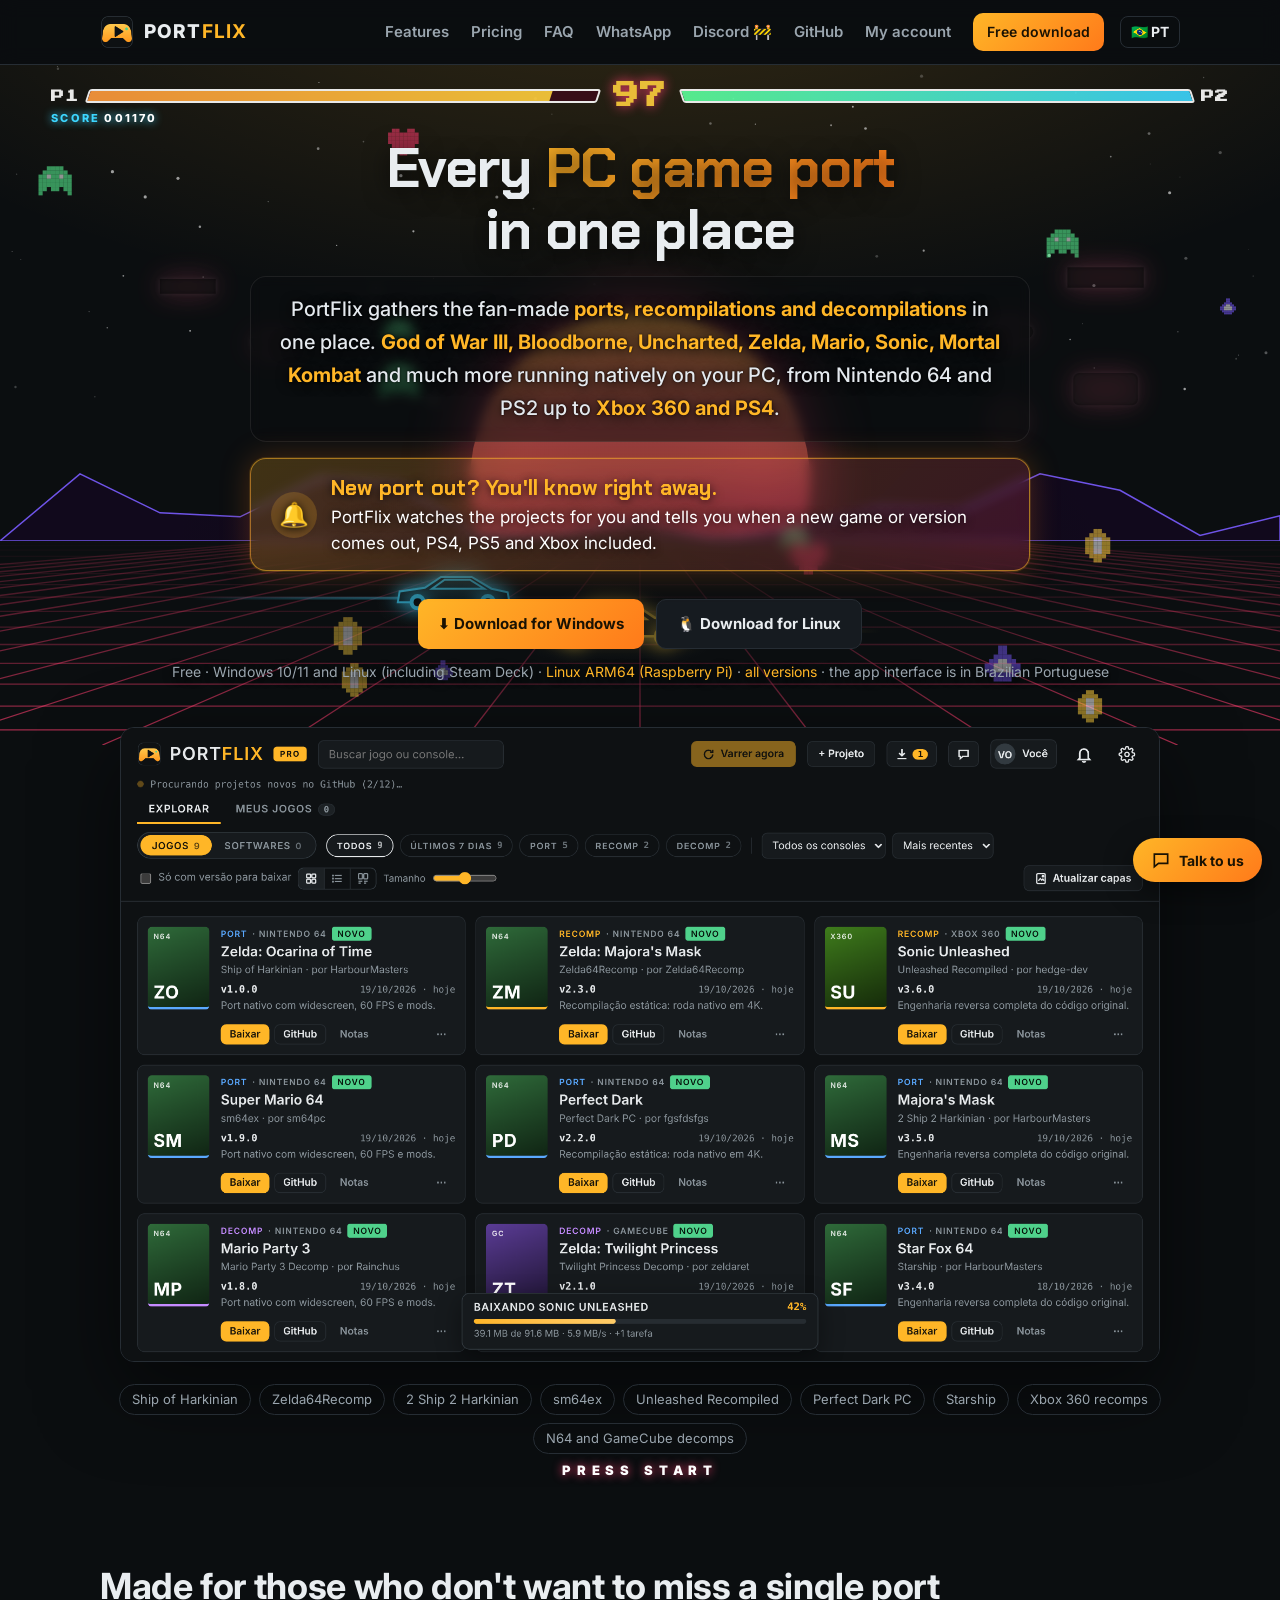
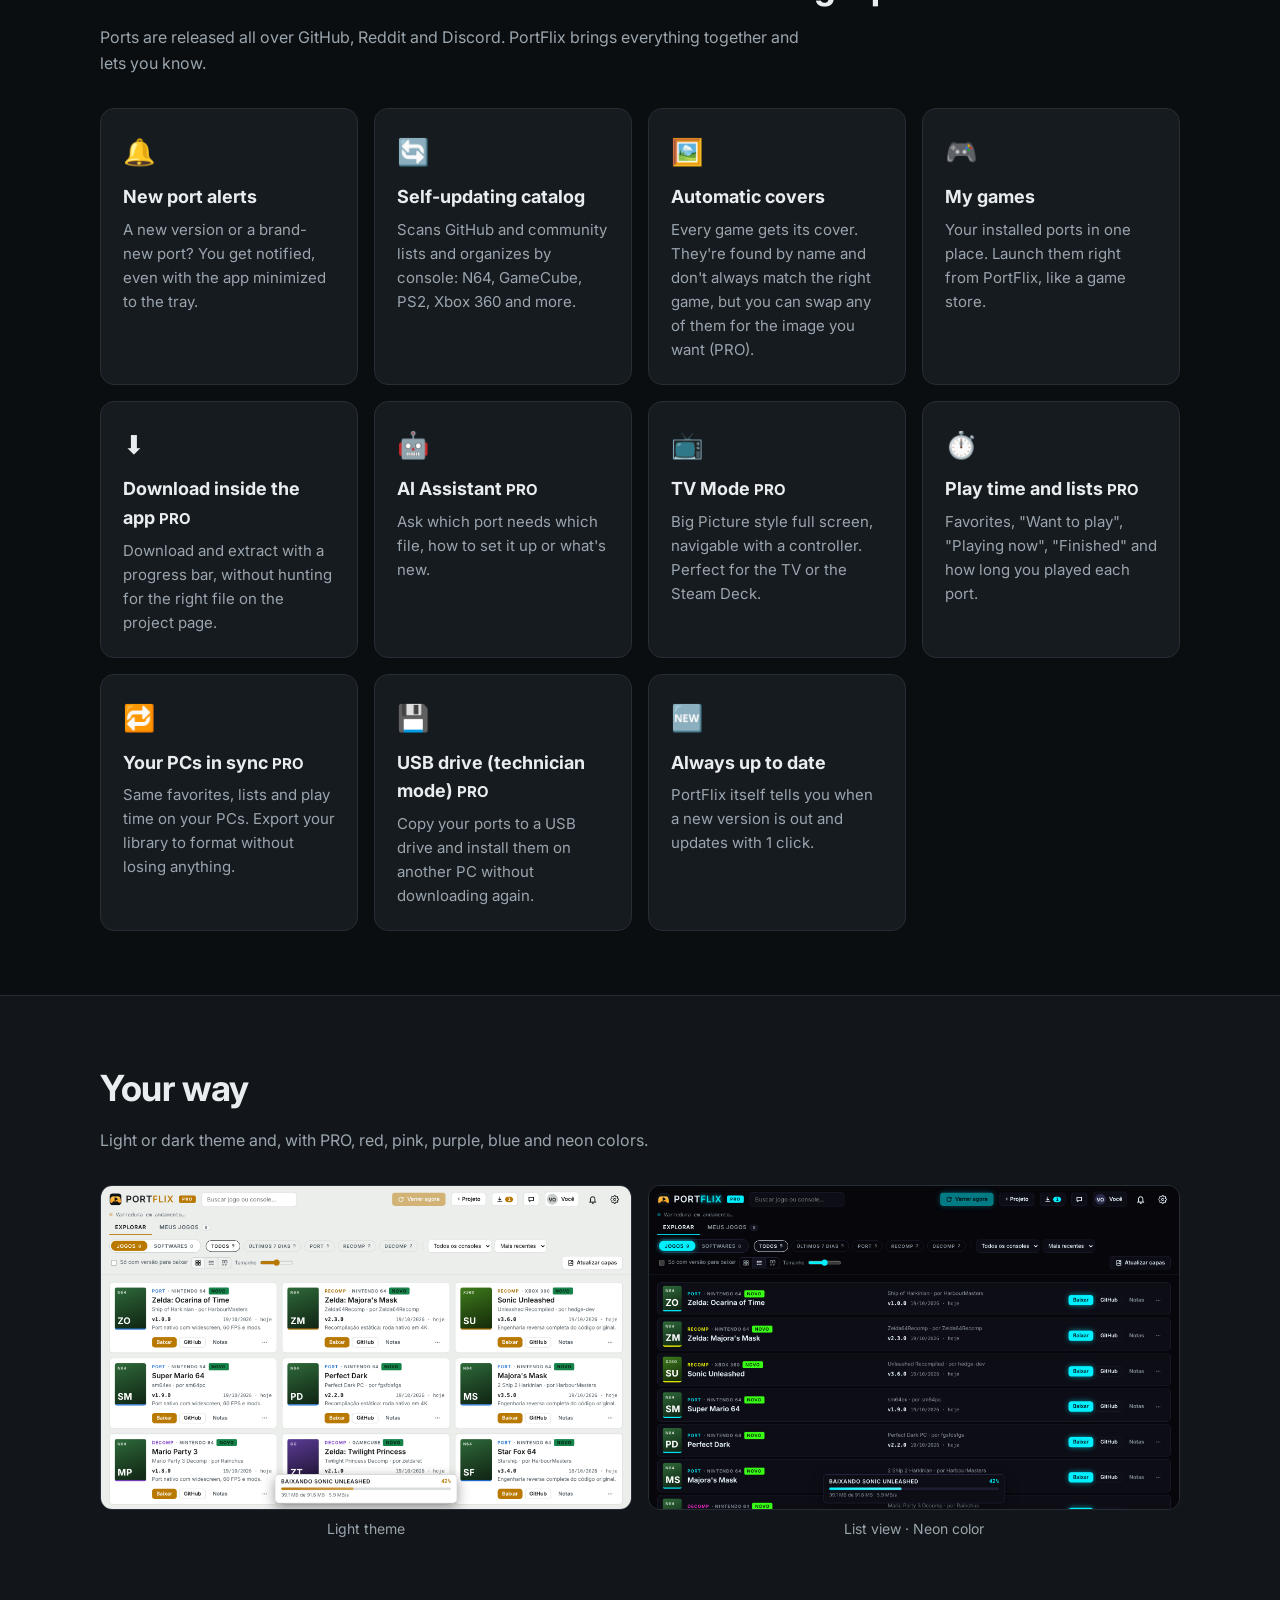
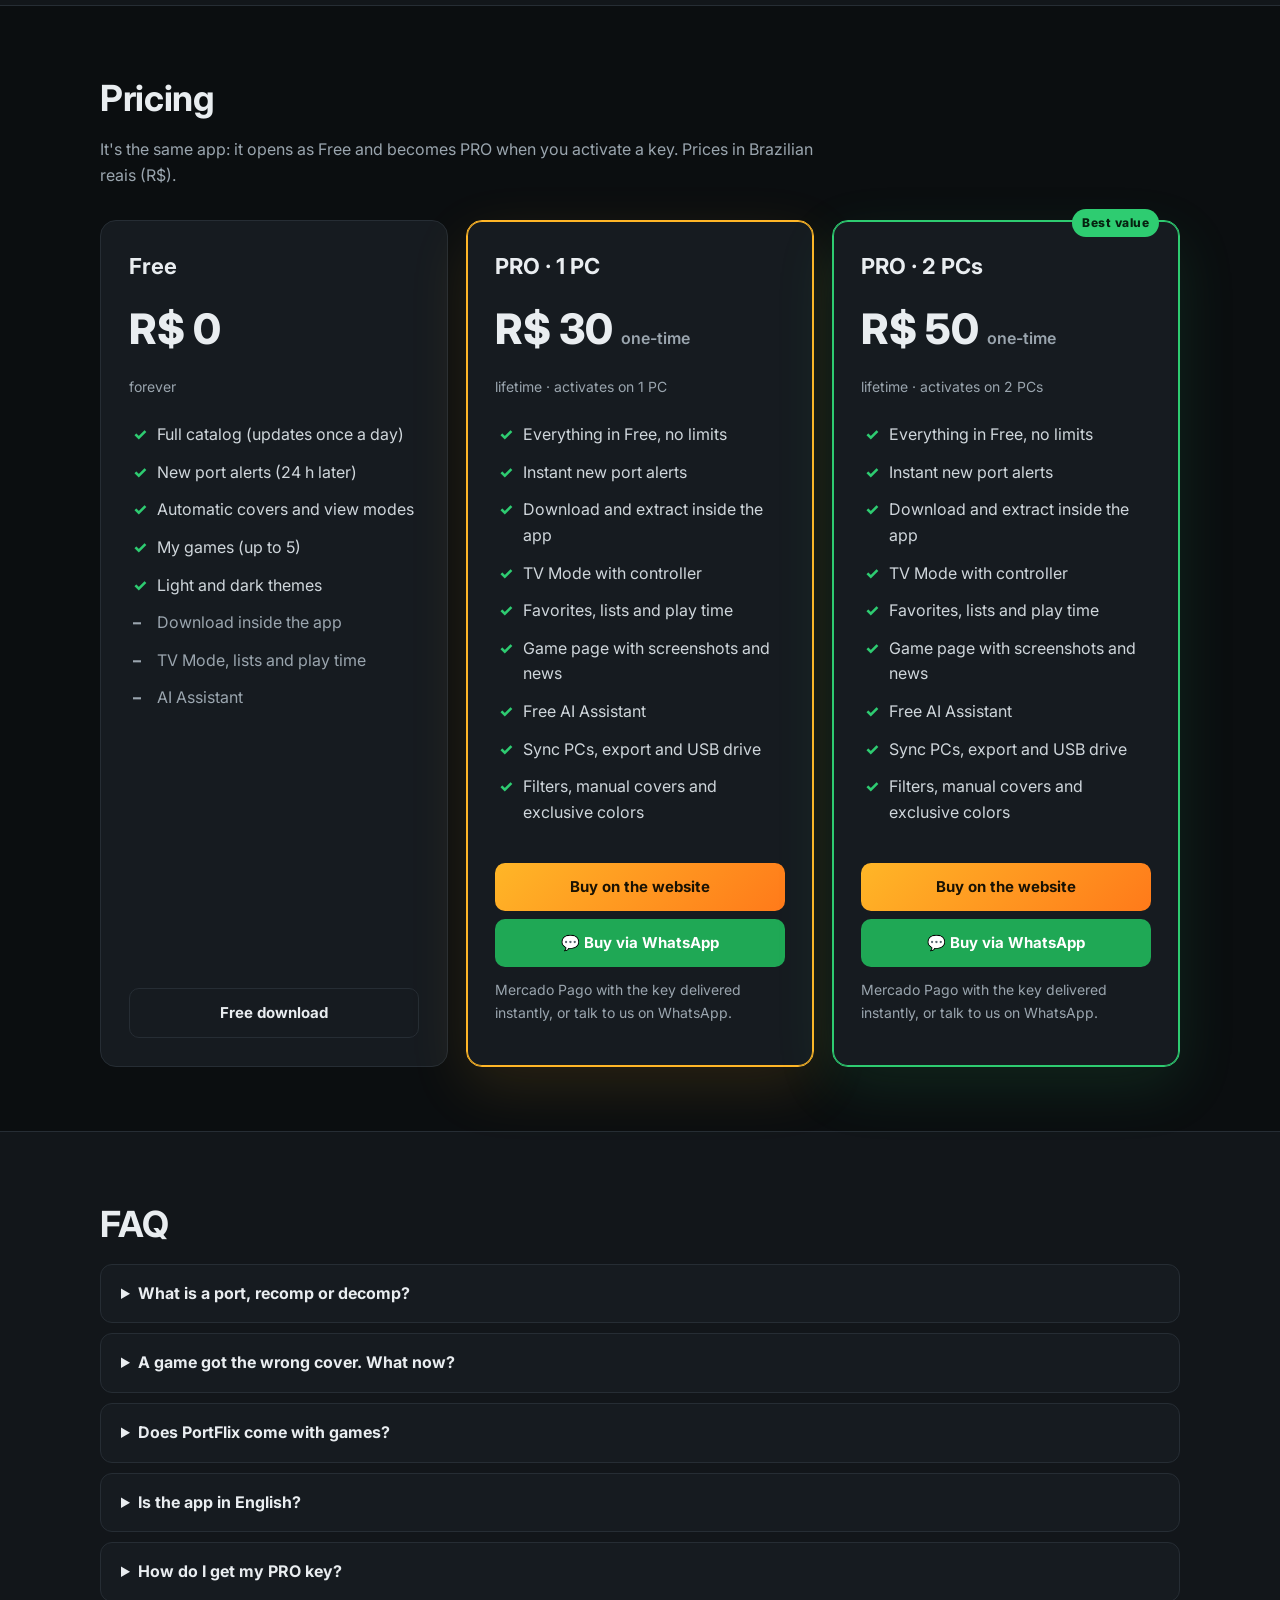
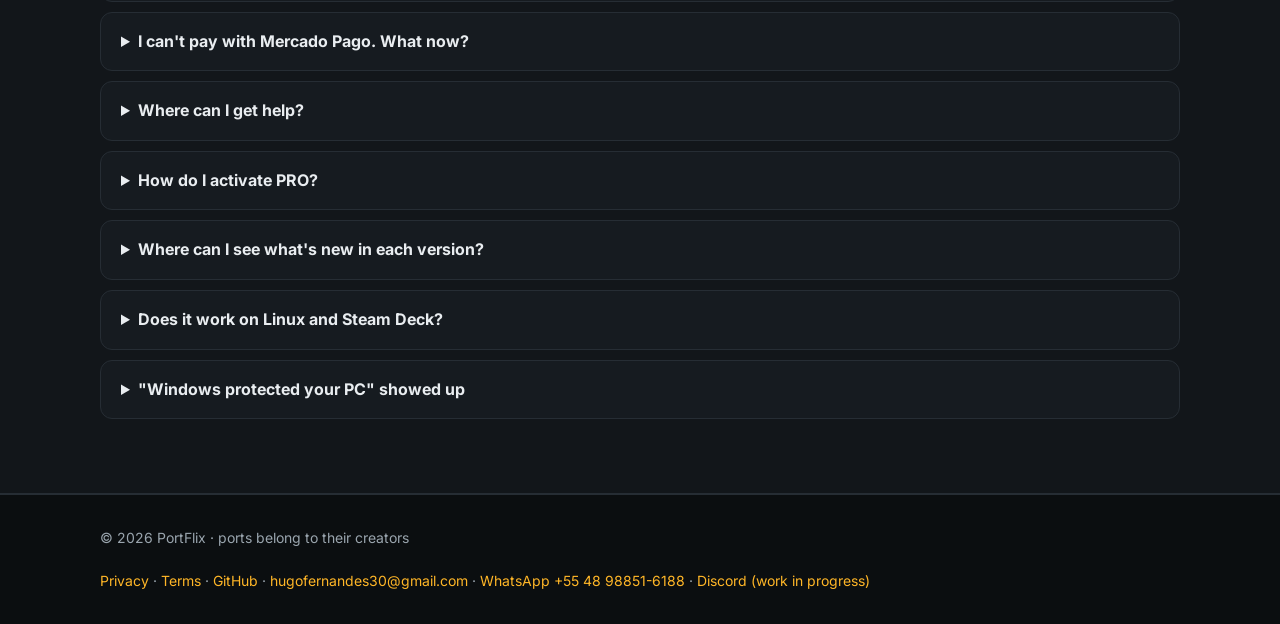
==== commit 217da836: "Site: destaque para o aviso de port novo no topo Co-Authored-By: Claude Opus 5.5 <noreply@anthropic." ====
--- a/docs/index.html
+++ b/docs/index.html
@@ -17,7 +17,7 @@
 <meta name="twitter:card" content="summary_large_image">
 <link rel="preconnect" href="https://fonts.googleapis.com"><link rel="preconnect" href="https://fonts.gstatic.com" crossorigin>
 <link href="https://fonts.googleapis.com/css2?family=Inter:wght@400;500;600;700;800&family=Chakra+Petch:wght@500;600;700&family=Press+Start+2P&display=swap" rel="stylesheet">
-<link rel="stylesheet" href="style.css?v=12">
+<link rel="stylesheet" href="style.css?v=13">
 <script>
 // idioma: escolhido antes > ?lang= > idioma do navegador
 (function(){ var q=new URLSearchParams(location.search).get("lang"), s=null; try{ s=localStorage.getItem("pf_lang"); }catch(e){}
@@ -63,7 +63,8 @@
 <main data-l="pt">
 <div class="hero"><div class="wrap">
   <h1>Todos os <span>ports de jogos para PC</span><br>num lugar só</h1>
-  <p class="lead">O PortFlix junta num lugar só os <b>ports, recompilações e decompilações</b> feitos por fãs e te avisa quando sai um port novo. <b>God of War III, Bloodborne, Uncharted, Zelda, Mario, Sonic, Mortal Kombat</b> e muito mais rodando nativo no seu PC, do Nintendo 64 e PS2 até <b>Xbox 360 e PS4</b>. O catálogo cresce sozinho: saiu port novo de <b>PS4, PS5 ou Xbox</b>, ele aparece aqui.</p>
+  <p class="lead">O PortFlix junta num lugar só os <b>ports, recompilações e decompilações</b> feitos por fãs. <b>God of War III, Bloodborne, Uncharted, Zelda, Mario, Sonic, Mortal Kombat</b> e muito mais rodando nativo no seu PC, do Nintendo 64 e PS2 até <b>Xbox 360 e PS4</b>.</p>
+  <p class="alert"><span class="bell">🔔</span><span><b>Saiu port novo? Você fica sabendo na hora.</b> O PortFlix vigia os projetos sozinho e te avisa quando sai jogo novo ou versão nova, inclusive de PS4, PS5 e Xbox.</span></p>
   <div class="cta" id="baixar">
     <a class="btn pri" href="https://github.com/Isago2508/PortFlix/releases/latest/download/PortFlix-Setup.exe">⬇ Baixar para Windows</a>
     <a class="btn" href="https://github.com/Isago2508/PortFlix/releases/latest/download/PortFlix-Linux-x86_64.tar.gz">🐧 Baixar para Linux</a>
@@ -139,7 +140,8 @@
 <main data-l="en">
 <div class="hero"><div class="wrap">
   <h1>Every <span>PC game port</span><br>in one place</h1>
-  <p class="lead">PortFlix gathers the fan-made <b>ports, recompilations and decompilations</b> in one place and tells you when a new port is out. <b>God of War III, Bloodborne, Uncharted, Zelda, Mario, Sonic, Mortal Kombat</b> and much more running natively on your PC, from Nintendo 64 and PS2 up to <b>Xbox 360 and PS4</b>. The catalog grows by itself: when a new <b>PS4, PS5 or Xbox</b> port comes out, it shows up here.</p>
+  <p class="lead">PortFlix gathers the fan-made <b>ports, recompilations and decompilations</b> in one place. <b>God of War III, Bloodborne, Uncharted, Zelda, Mario, Sonic, Mortal Kombat</b> and much more running natively on your PC, from Nintendo 64 and PS2 up to <b>Xbox 360 and PS4</b>.</p>
+  <p class="alert"><span class="bell">🔔</span><span><b>New port out? You'll know right away.</b> PortFlix watches the projects for you and tells you when a new game or version comes out, PS4, PS5 and Xbox included.</span></p>
   <div class="cta" id="download">
     <a class="btn pri" href="https://github.com/Isago2508/PortFlix/releases/latest/download/PortFlix-Setup.exe">⬇ Download for Windows</a>
     <a class="btn" href="https://github.com/Isago2508/PortFlix/releases/latest/download/PortFlix-Linux-x86_64.tar.gz">🐧 Download for Linux</a>
--- a/docs/style.css
+++ b/docs/style.css
@@ -126,6 +126,11 @@
 @media (max-width:900px){.bgfig.f1,.bgfig.f3{display:none}.bgfig{top:150px;height:300px;opacity:.4}.bghud{font-size:10px;top:10px}.bghud .tm{font-size:18px;min-width:34px}.bgscore{display:none}.bgcombo{font-size:20px}}
 @media (prefers-reduced-motion:reduce){.bgfig,.bgstart{animation:none}}
 .hero h1{font-family:"Chakra Petch",Inter,sans-serif;font-weight:700;text-shadow:0 4px 24px rgba(0,0,0,.7)}
-.hero p.lead{color:#e4e9ee;font-weight:500;line-height:1.65;text-shadow:0 2px 12px rgba(0,0,0,.95),0 0 2px rgba(0,0,0,.9);max-width:780px;background:rgba(11,14,16,.55);backdrop-filter:blur(6px);-webkit-backdrop-filter:blur(6px);border:1px solid rgba(255,255,255,.08);border-radius:16px;padding:16px 22px}
+.hero p.lead{color:#e4e9ee;font-weight:500;line-height:1.65;text-shadow:0 2px 12px rgba(0,0,0,.95),0 0 2px rgba(0,0,0,.9);max-width:780px;background:rgba(11,14,16,.55);backdrop-filter:blur(6px);-webkit-backdrop-filter:blur(6px);border:1px solid rgba(255,255,255,.08);border-radius:16px;padding:16px 22px;margin-bottom:16px}
 .hero p.lead b{color:var(--acc);font-weight:700}
 .hero .cta+p,.hero small,.hero .note{text-shadow:0 2px 10px #000}
+.hero p.alert{display:flex;align-items:center;gap:14px;text-align:left;max-width:780px;margin:0 auto 28px;padding:14px 20px;border-radius:16px;font-size:clamp(15px,1.9vw,17px);line-height:1.5;color:#fff;background:linear-gradient(135deg,rgba(255,182,39,.22),rgba(255,61,110,.18));border:1px solid rgba(255,182,39,.55);box-shadow:0 0 0 1px rgba(255,182,39,.15),0 0 30px rgba(255,122,26,.25);backdrop-filter:blur(6px);-webkit-backdrop-filter:blur(6px);text-shadow:0 1px 8px rgba(0,0,0,.8)}
+.hero p.alert b{display:block;font-family:"Chakra Petch",Inter,sans-serif;font-size:1.25em;color:var(--acc);letter-spacing:.01em}
+.hero p.alert .bell{flex:none;display:grid;place-items:center;width:46px;height:46px;border-radius:50%;background:rgba(255,182,39,.2);font-size:24px;animation:bellring 2.4s ease-in-out infinite}
+@keyframes bellring{0%,60%,100%{transform:rotate(0)}65%{transform:rotate(16deg)}72%{transform:rotate(-14deg)}79%{transform:rotate(10deg)}86%{transform:rotate(-6deg)}}
+@media (prefers-reduced-motion:reduce){.hero p.alert .bell{animation:none}}
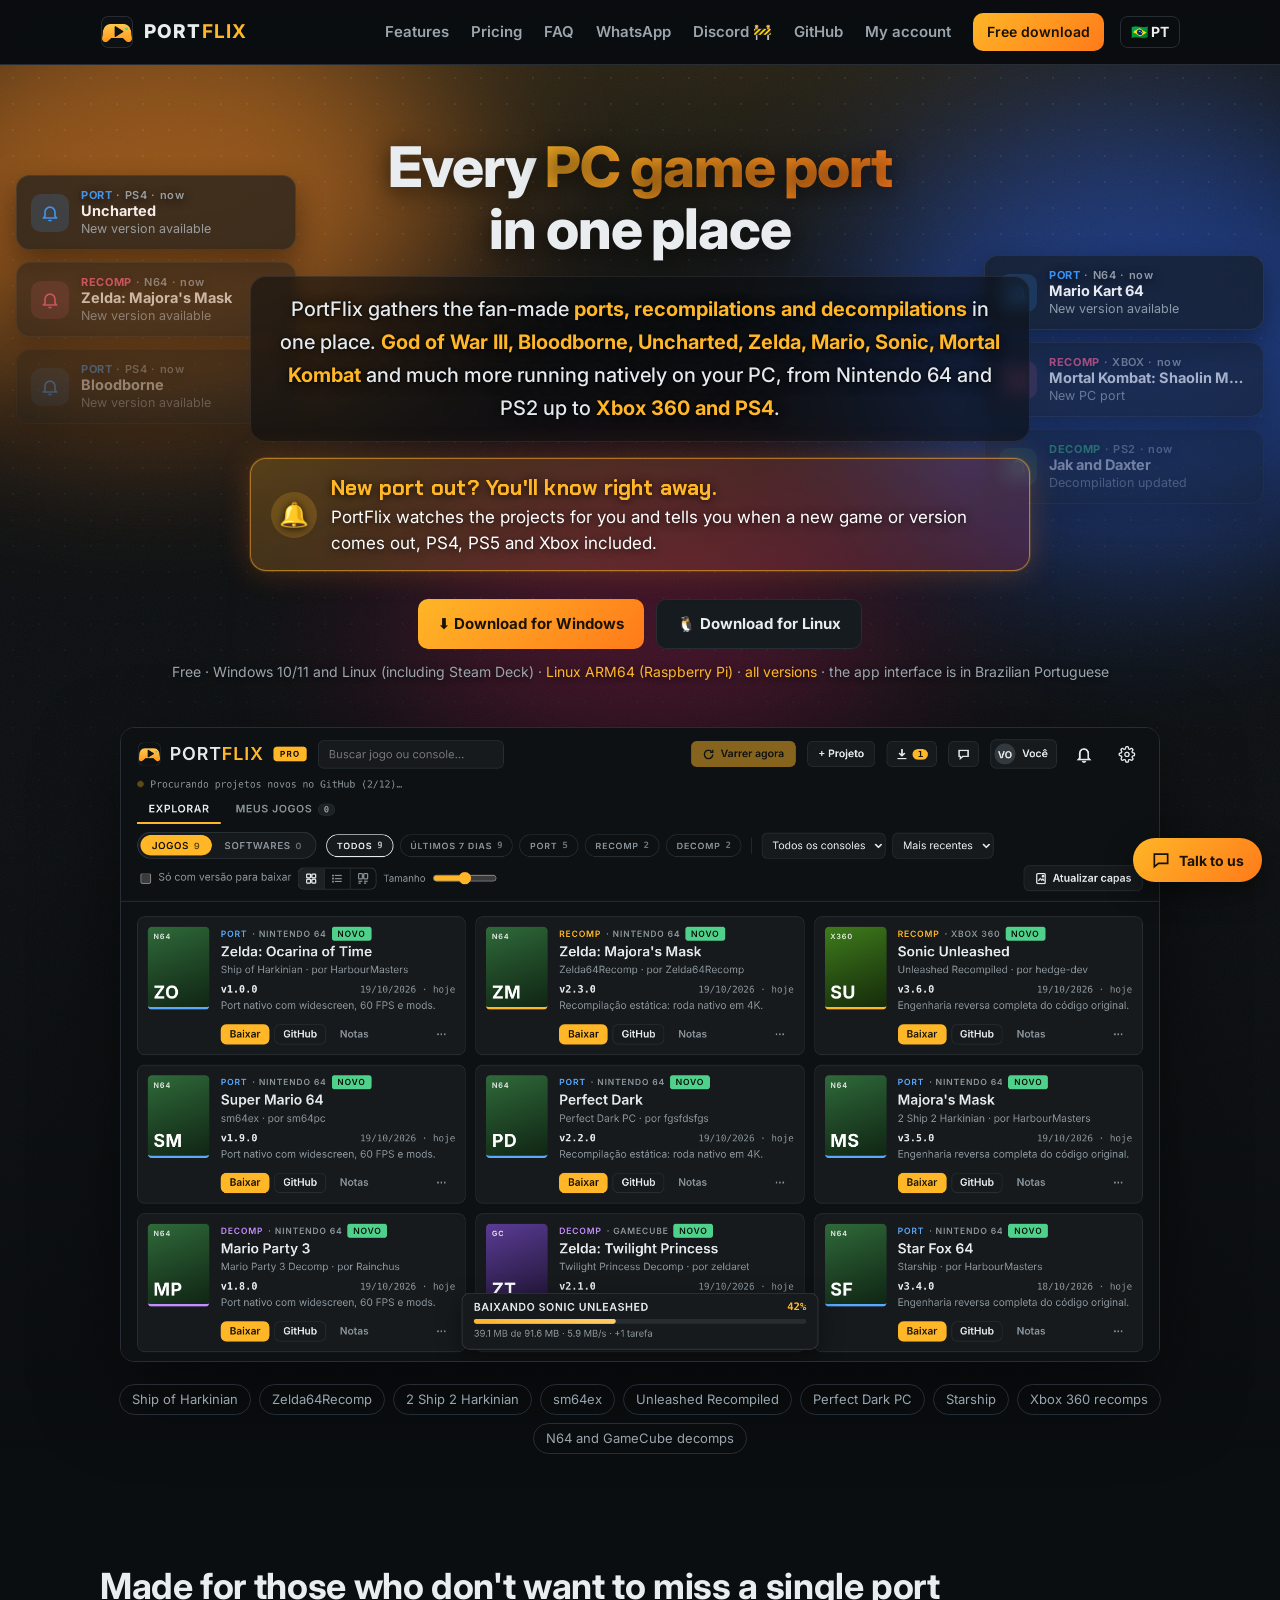
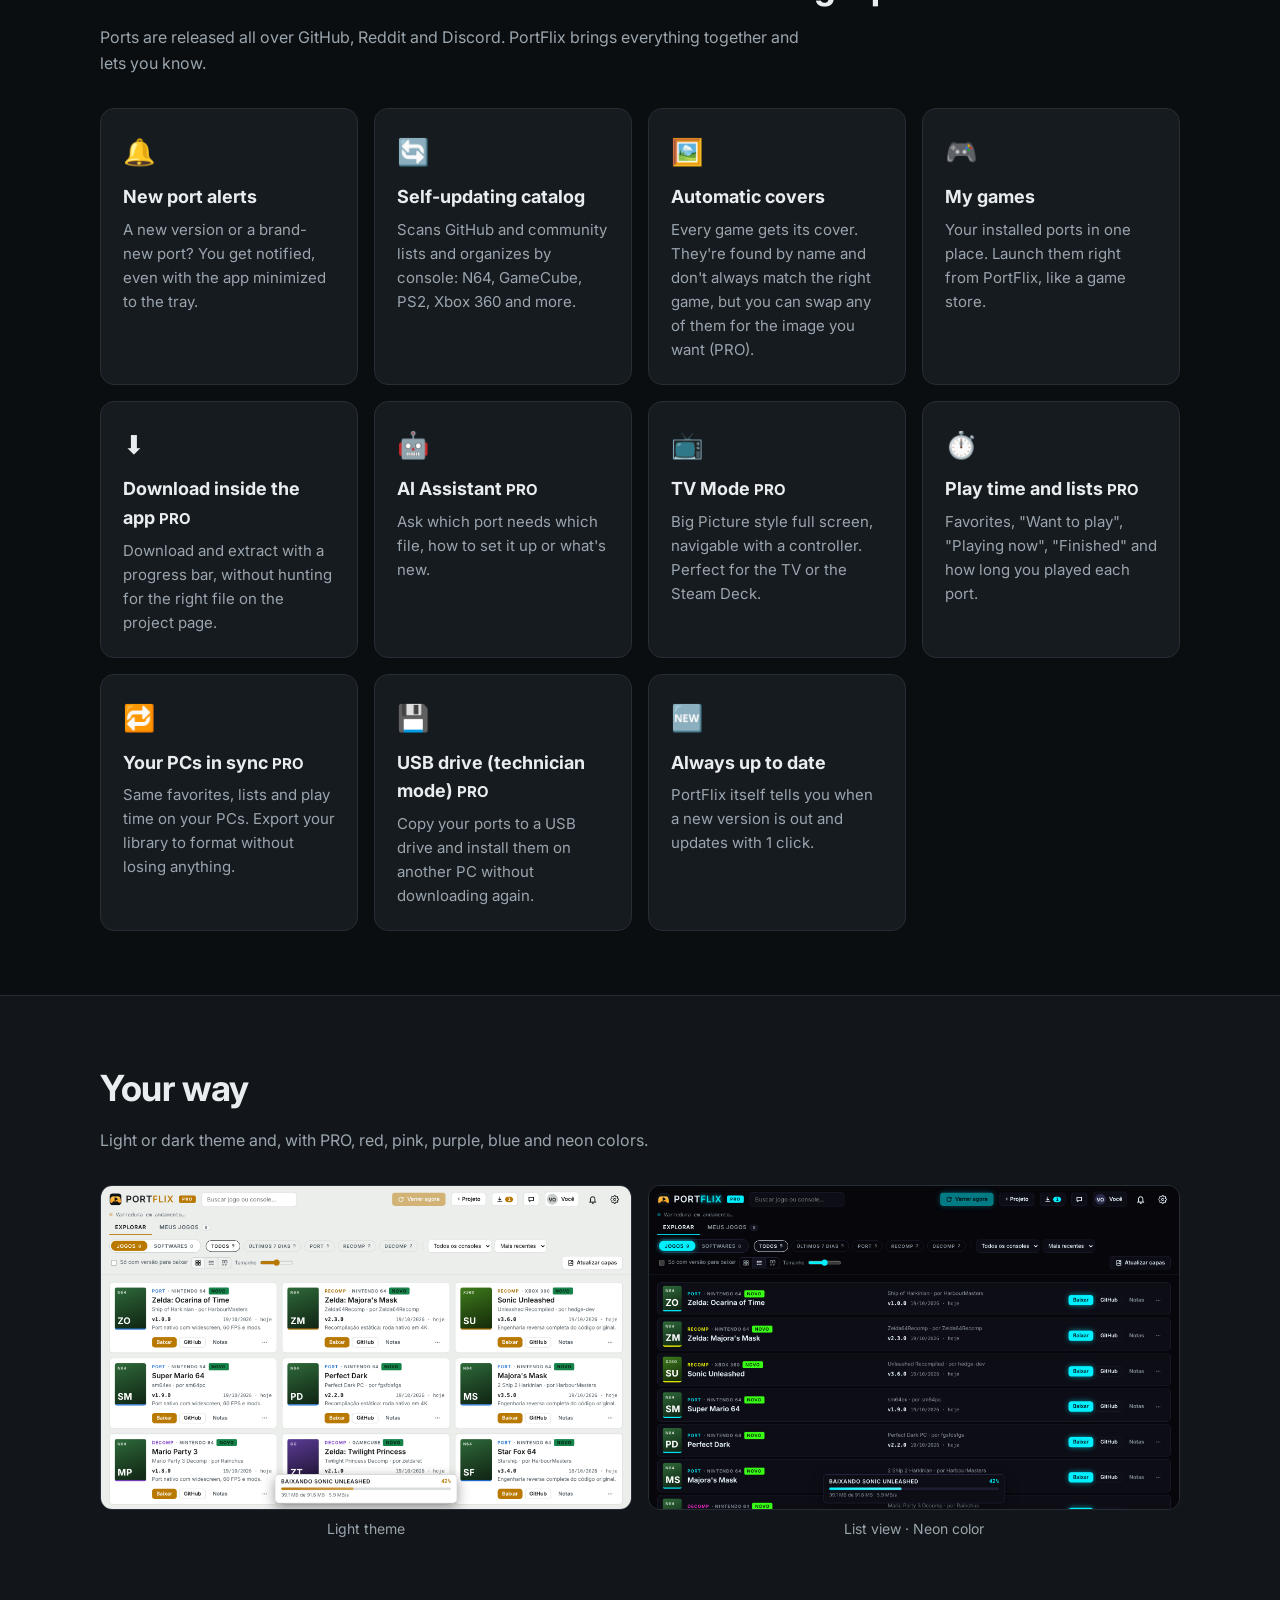
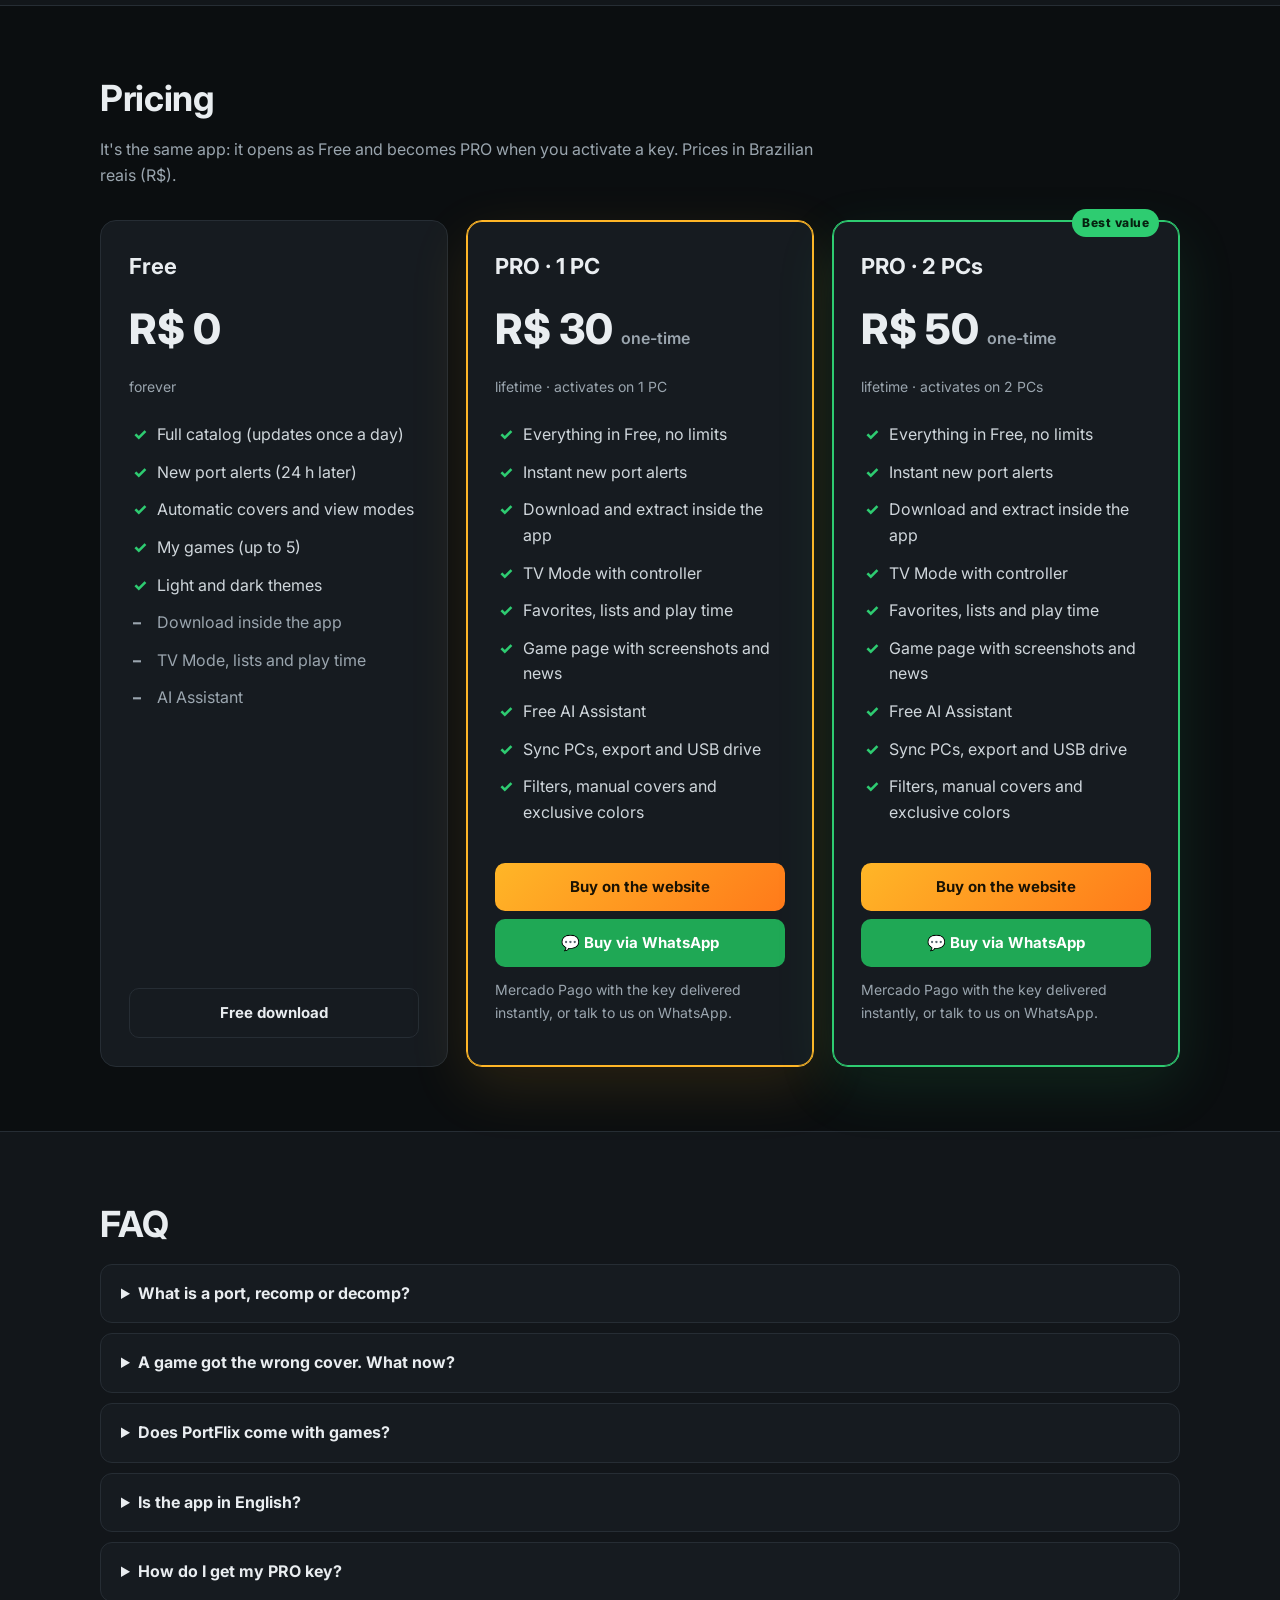
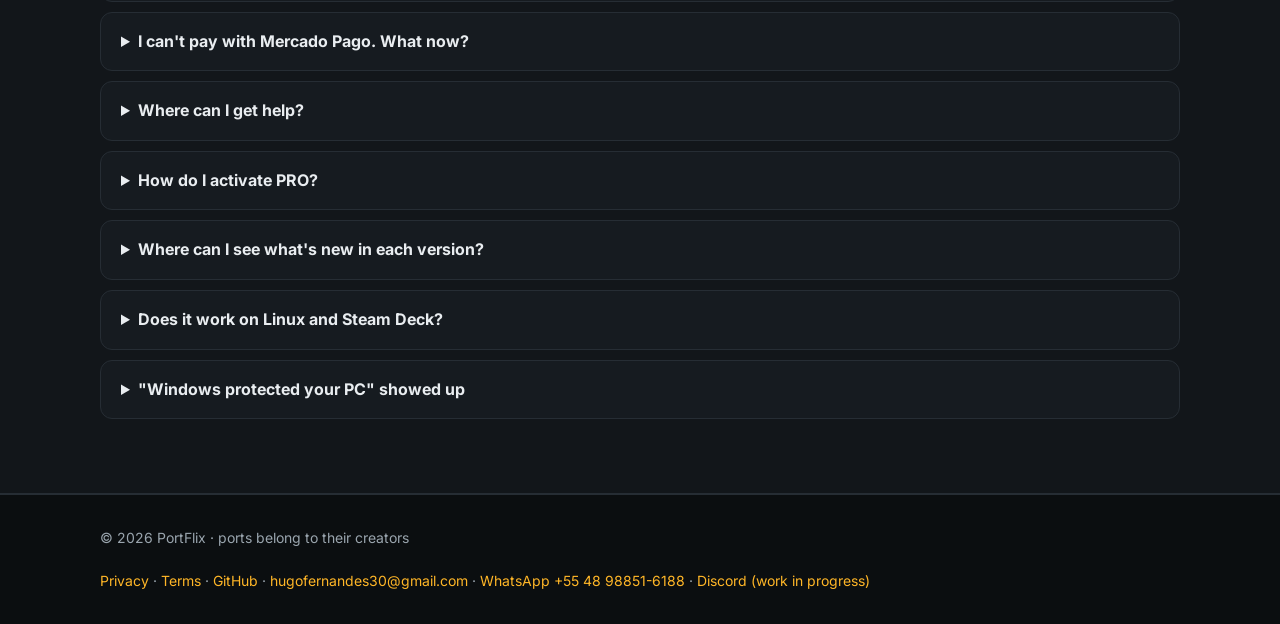
==== commit 6ca9b4f2: "Site: fundo mais sóbrio (luz ambiente e avisos de port novo) Co-Authored-By: Claude Opus 5.5 <norepl" ====
--- a/docs/index.html
+++ b/docs/index.html
@@ -17,7 +17,7 @@
 <meta name="twitter:card" content="summary_large_image">
 <link rel="preconnect" href="https://fonts.googleapis.com"><link rel="preconnect" href="https://fonts.gstatic.com" crossorigin>
 <link href="https://fonts.googleapis.com/css2?family=Inter:wght@400;500;600;700;800&family=Chakra+Petch:wght@500;600;700&family=Press+Start+2P&display=swap" rel="stylesheet">
-<link rel="stylesheet" href="style.css?v=13">
+<link rel="stylesheet" href="style.css?v=14">
 <script>
 // idioma: escolhido antes > ?lang= > idioma do navegador
 (function(){ var q=new URLSearchParams(location.search).get("lang"), s=null; try{ s=localStorage.getItem("pf_lang"); }catch(e){}
@@ -230,7 +230,7 @@
 setLang(document.documentElement.dataset.lang);
 document.getElementById("langBtn").onclick=()=>setLang(document.documentElement.dataset.lang==="en"?"pt":"en");
 </script>
-<script src="bg.js?v=3" defer></script>
+<script src="bg.js?v=4" defer></script>
 <script src="chat.js?v=2" defer></script>
 </body>
 </html>
--- a/docs/style.css
+++ b/docs/style.css
@@ -101,31 +101,8 @@
 .bgfx{position:absolute;inset:0;z-index:0;pointer-events:none;overflow:hidden}
 @media (max-width:720px){header.top .wrap{height:auto;padding-top:10px;padding-bottom:10px;flex-wrap:wrap;gap:8px}nav.links{gap:10px;flex-wrap:wrap;justify-content:flex-end}nav.links a,nav.links .lang{font-size:13px}.btn.sm{padding:6px 10px;font-size:13px}}
 
-.bgfx::after{content:"";position:absolute;inset:0;z-index:3;background:radial-gradient(640px 300px at 50% 36%,rgba(11,14,16,.78),rgba(11,14,16,0) 75%),linear-gradient(180deg,rgba(11,14,16,0) 60%,var(--bg) 99%)}
-.bggrid{position:absolute;left:0;top:0;width:100%;height:680px;z-index:1}
-.bgfigs{position:absolute;left:0;right:0;top:0;height:680px;z-index:2}
-.bgfig{position:absolute;top:120px;height:470px;width:auto;aspect-ratio:220/320;filter:drop-shadow(0 0 14px rgba(255,61,110,.55)) drop-shadow(0 0 2px #fff3);opacity:.85;animation:bgfloat 6s ease-in-out infinite}
-.bgfig.f0{left:1%}.bgfig.f1{left:12%;top:220px;height:340px;animation-delay:-2s;opacity:.6}
-.bgfig.f2{right:1%;transform:scaleX(-1);animation-name:bgfloatr;animation-delay:-1s}.bgfig.f3{right:12%;top:220px;height:340px;transform:scaleX(-1);animation-name:bgfloatr;animation-delay:-3s;opacity:.6}
-@keyframes bgfloat{50%{translate:0 -14px}}@keyframes bgfloatr{50%{translate:0 -14px}}
-.bghud{position:absolute;z-index:4;top:18px;left:4%;right:4%;display:flex;align-items:center;gap:14px;font:900 13px "Press Start 2P",Inter,monospace;letter-spacing:.08em;color:#fff;opacity:.9}
-.bghud .hp{flex:1;display:flex;align-items:center;gap:8px}.bghud .hp.r{flex-direction:row}
-.bghud .hp i{flex:1;height:14px;border:2px solid #fff;border-radius:3px;background:#3a0d18;overflow:hidden;display:flex;transform:skewX(-18deg)}
-.bghud .hp.r i{justify-content:flex-end;transform:skewX(18deg)}
-.bghud .hp s{display:block;width:100%;height:100%;background:linear-gradient(90deg,#ff9a3d,#ffcf3d);transition:width .35s}
-.bghud .hp.r s{background:linear-gradient(270deg,#3dd6ff,#5cff9a)}
-.bghud .tm{min-width:52px;text-align:center;font-size:26px;color:#ffcf3d;text-shadow:0 0 12px #ff3d6e}
-.bgscore{position:absolute;z-index:4;top:46px;left:4%;font:800 11px Inter,monospace;letter-spacing:.2em;color:#3dd6ff;text-shadow:0 0 8px #3dd6ff}
-.bgscore span{color:#fff}
-.bgcombo{position:absolute;z-index:2;font:900 italic 30px Inter,sans-serif;color:#ffcf3d;-webkit-text-stroke:1px #ff3d6e;text-shadow:0 0 18px #ff3d6e;opacity:0;pointer-events:none}
-.bgcombo.on{animation:bgcombo 1.4s ease-out}
-@keyframes bgcombo{0%{opacity:0;transform:scale(.4) rotate(-8deg)}15%{opacity:.9;transform:scale(1.15) rotate(-4deg)}70%{opacity:.7}100%{opacity:0;transform:scale(1) translateY(-30px) rotate(-4deg)}}
-.bgstart{position:absolute;z-index:4;bottom:16px;left:0;right:0;text-align:center;font:900 13px Inter,monospace;letter-spacing:.45em;color:#fff;text-shadow:0 0 10px #ff3d6e;animation:bgblink 1.1s steps(2) infinite}
-@keyframes bgblink{50%{opacity:0}}
 .hero .wrap{position:relative;z-index:5}
-@media (max-width:900px){.bgfig.f1,.bgfig.f3{display:none}.bgfig{top:150px;height:300px;opacity:.4}.bghud{font-size:10px;top:10px}.bghud .tm{font-size:18px;min-width:34px}.bgscore{display:none}.bgcombo{font-size:20px}}
-@media (prefers-reduced-motion:reduce){.bgfig,.bgstart{animation:none}}
-.hero h1{font-family:"Chakra Petch",Inter,sans-serif;font-weight:700;text-shadow:0 4px 24px rgba(0,0,0,.7)}
+.hero h1{font-weight:800;text-shadow:0 4px 24px rgba(0,0,0,.7)}
 .hero p.lead{color:#e4e9ee;font-weight:500;line-height:1.65;text-shadow:0 2px 12px rgba(0,0,0,.95),0 0 2px rgba(0,0,0,.9);max-width:780px;background:rgba(11,14,16,.55);backdrop-filter:blur(6px);-webkit-backdrop-filter:blur(6px);border:1px solid rgba(255,255,255,.08);border-radius:16px;padding:16px 22px;margin-bottom:16px}
 .hero p.lead b{color:var(--acc);font-weight:700}
 .hero .cta+p,.hero small,.hero .note{text-shadow:0 2px 10px #000}
@@ -134,3 +111,26 @@
 .hero p.alert .bell{flex:none;display:grid;place-items:center;width:46px;height:46px;border-radius:50%;background:rgba(255,182,39,.2);font-size:24px;animation:bellring 2.4s ease-in-out infinite}
 @keyframes bellring{0%,60%,100%{transform:rotate(0)}65%{transform:rotate(16deg)}72%{transform:rotate(-14deg)}79%{transform:rotate(10deg)}86%{transform:rotate(-6deg)}}
 @media (prefers-reduced-motion:reduce){.hero p.alert .bell{animation:none}}
+
+.bgfx::after{content:"";position:absolute;inset:0;z-index:3;background:linear-gradient(180deg,rgba(11,14,16,0) 55%,var(--bg) 98%)}
+.glow{position:absolute;border-radius:50%;filter:blur(90px);opacity:.55;animation:glow 18s ease-in-out infinite alternate}
+.glow.g1{width:620px;height:420px;left:-160px;top:-80px;background:#ff8a1f}
+.glow.g2{width:560px;height:460px;right:-140px;top:40px;background:#2f6bff;animation-delay:-6s;opacity:.45}
+.glow.g3{width:520px;height:300px;left:30%;top:420px;background:#c2185b;animation-delay:-12s;opacity:.3}
+@keyframes glow{to{transform:translate(60px,40px) scale(1.15)}}
+.bgdots{position:absolute;inset:0;background-image:radial-gradient(rgba(255,255,255,.07) 1px,transparent 1px);background-size:26px 26px;-webkit-mask-image:linear-gradient(180deg,#000 0%,transparent 75%);mask-image:linear-gradient(180deg,#000 0%,transparent 75%)}
+.grain{position:absolute;inset:-50%;opacity:.06;background-image:url("data:image/svg+xml,%3Csvg xmlns='http://www.w3.org/2000/svg' width='160' height='160'%3E%3Cfilter id='n'%3E%3CfeTurbulence type='fractalNoise' baseFrequency='.9' numOctaves='2'/%3E%3C/filter%3E%3Crect width='100%25' height='100%25' filter='url(%23n)'/%3E%3C/svg%3E")}
+.feed{position:absolute;z-index:2;top:110px;width:280px;text-align:left;display:flex;flex-direction:column;gap:12px}
+.feed.l{left:max(16px,calc(50% - 760px))}.feed.r{right:max(16px,calc(50% - 760px));top:190px}
+.ntf{display:flex;gap:12px;align-items:center;padding:12px 14px;border-radius:14px;background:rgba(22,27,32,.72);border:1px solid rgba(255,255,255,.08);box-shadow:0 12px 30px rgba(0,0,0,.45);backdrop-filter:blur(8px);-webkit-backdrop-filter:blur(8px);opacity:0;transform:translateY(-14px) scale(.97);transition:opacity .6s,transform .6s}
+.ntf.in{opacity:.9;transform:none}
+.ntf:nth-child(2){opacity:.6}.ntf:nth-child(3){opacity:.38}.ntf:nth-child(4){opacity:.18}
+.ntf .ic{flex:none;width:38px;height:38px;border-radius:10px;display:grid;place-items:center;color:var(--c);background:color-mix(in srgb,var(--c) 18%,transparent)}
+.ntf .ic svg{width:20px;height:20px}
+.ntf .tx{min-width:0;display:flex;flex-direction:column;line-height:1.3}
+.ntf small{font:600 11px Inter,sans-serif;letter-spacing:.06em;color:var(--mut)}
+.ntf .tx>b{font-size:14.5px;color:#fff;white-space:nowrap;overflow:hidden;text-overflow:ellipsis}
+.ntf em{font-style:normal;font-size:12.5px;color:var(--mut)}
+@media (max-width:1240px){.feed{width:250px;opacity:.6}}
+@media (max-width:1000px){.feed{display:none}.glow{opacity:.35}}
+@media (prefers-reduced-motion:reduce){.glow{animation:none}.ntf{transition:none}}
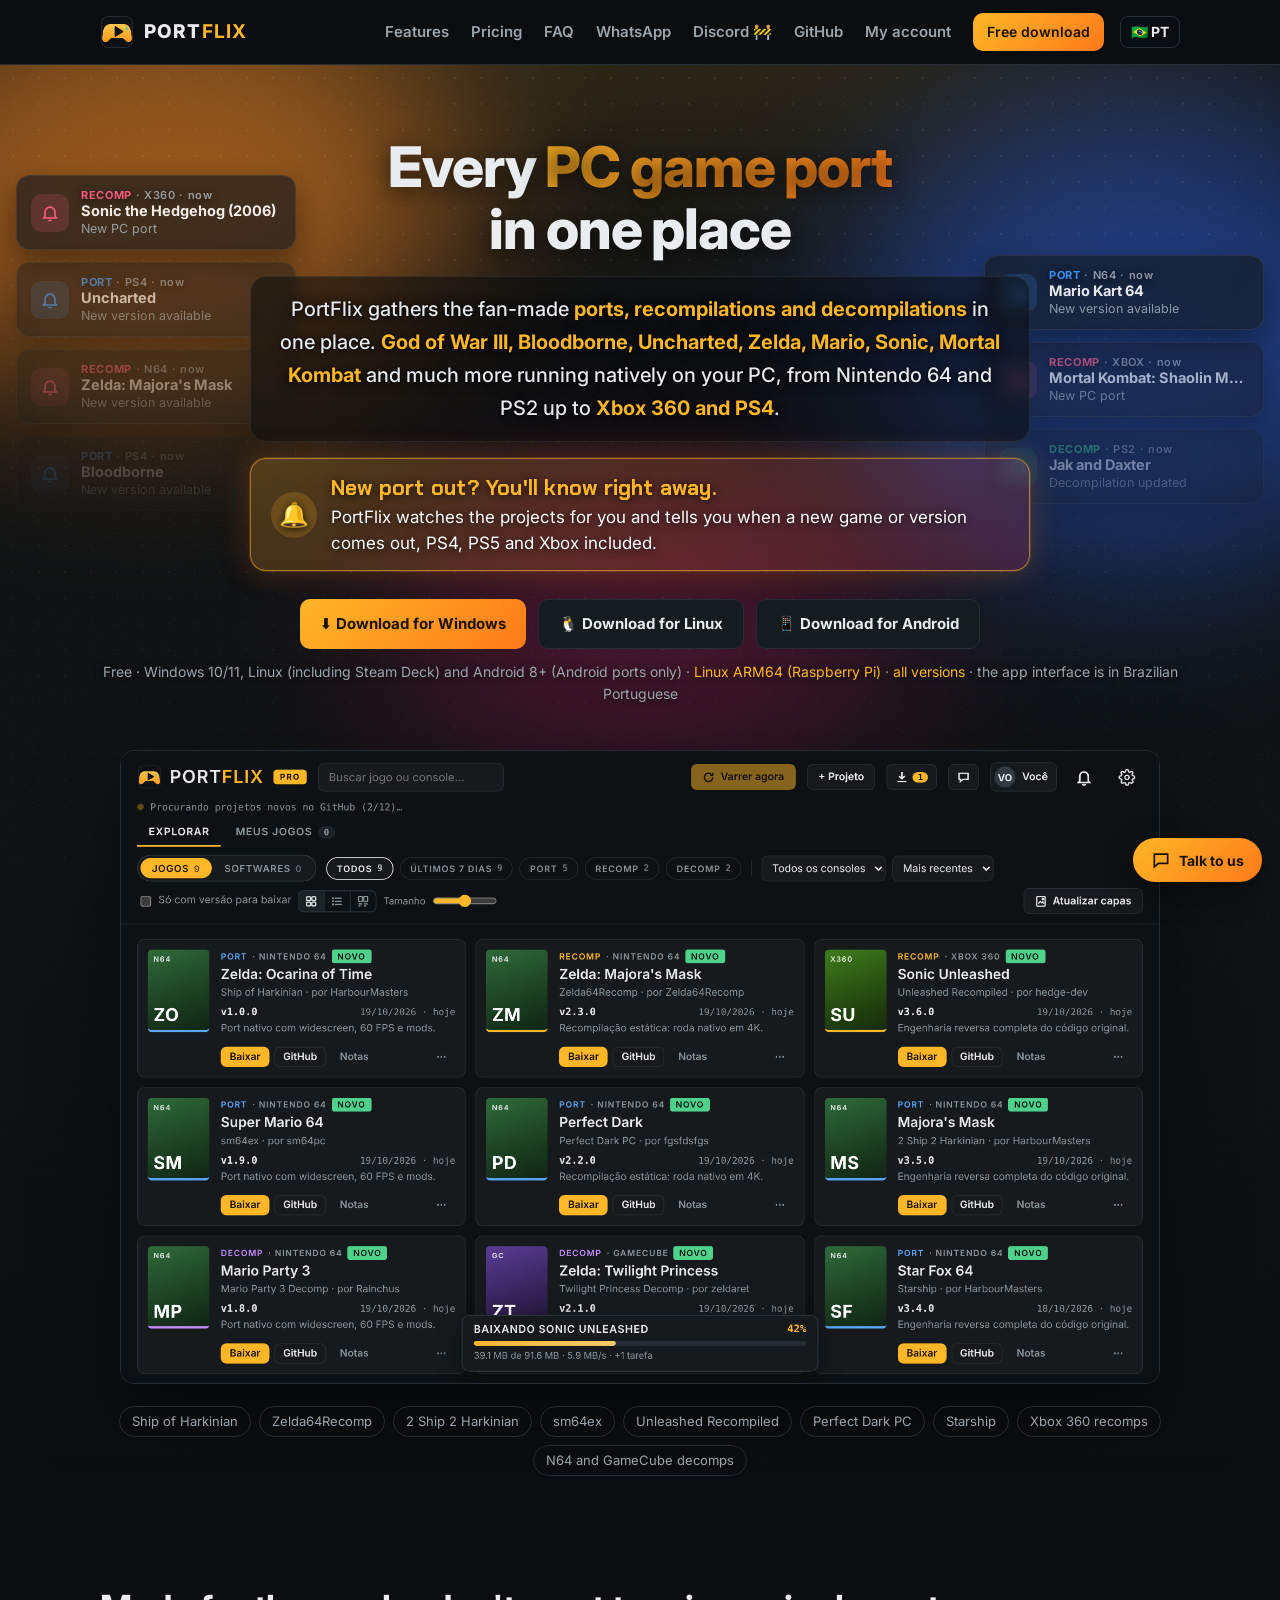
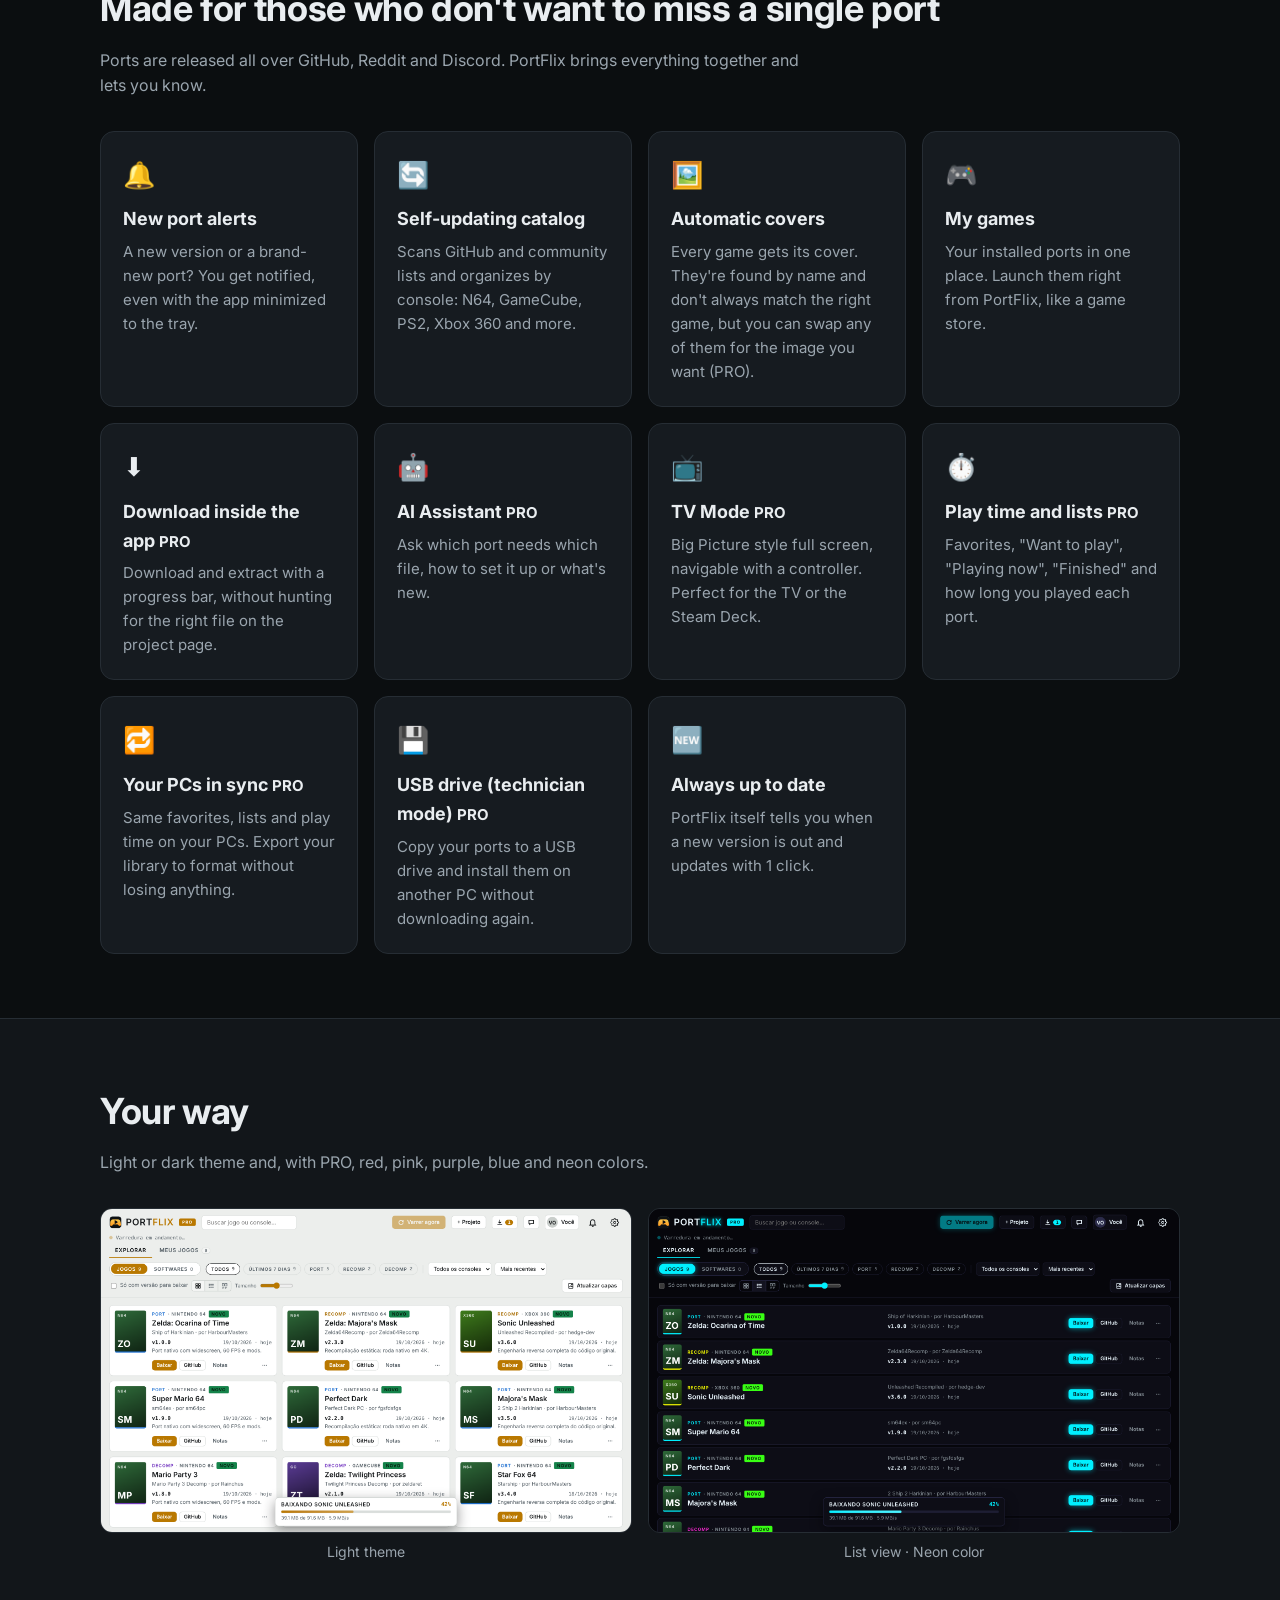
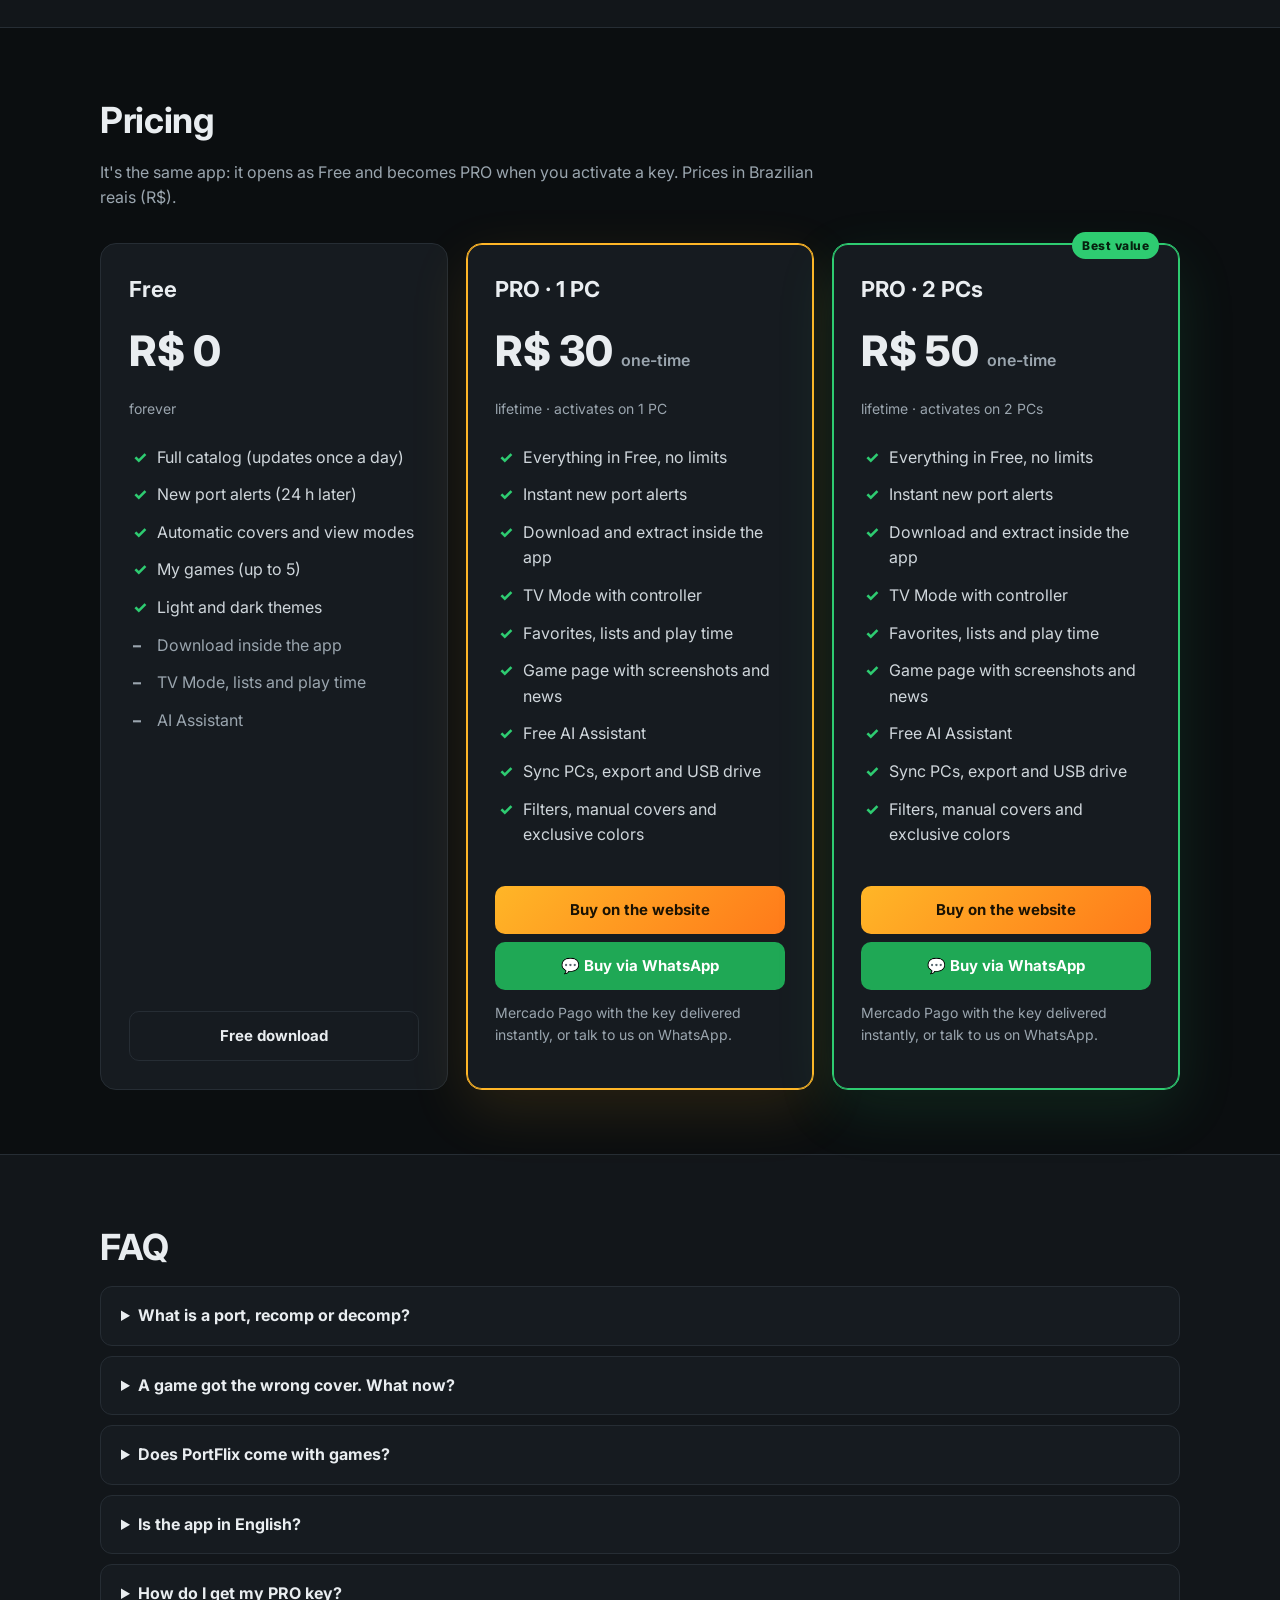
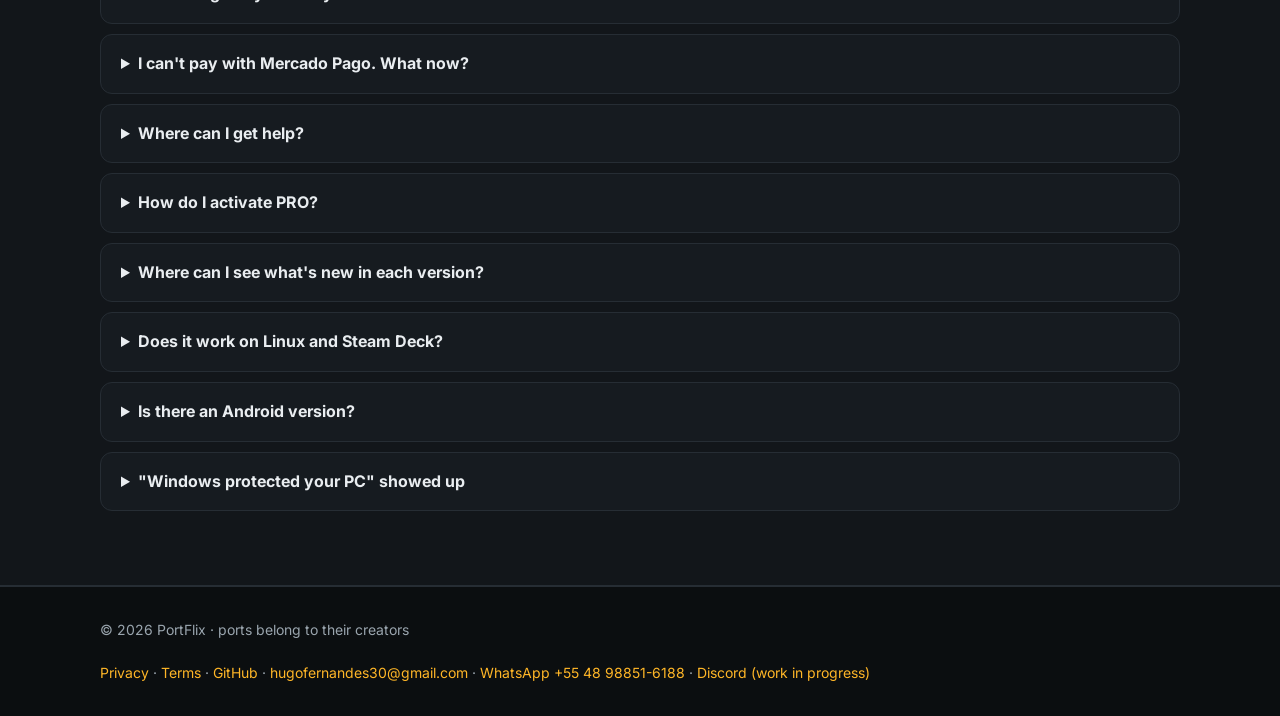
==== commit 6496a1a1: "1.5.0: PortFlix para Android (APK), changelog e download no site Co-Authored-By: Claude Opus 5.5 <no" ====
--- a/docs/index.html
+++ b/docs/index.html
@@ -17,7 +17,7 @@
 <meta name="twitter:card" content="summary_large_image">
 <link rel="preconnect" href="https://fonts.googleapis.com"><link rel="preconnect" href="https://fonts.gstatic.com" crossorigin>
 <link href="https://fonts.googleapis.com/css2?family=Inter:wght@400;500;600;700;800&family=Chakra+Petch:wght@500;600;700&family=Press+Start+2P&display=swap" rel="stylesheet">
-<link rel="stylesheet" href="style.css?v=14">
+<link rel="stylesheet" href="style.css?v=15">
 <script>
 // idioma: escolhido antes > ?lang= > idioma do navegador
 (function(){ var q=new URLSearchParams(location.search).get("lang"), s=null; try{ s=localStorage.getItem("pf_lang"); }catch(e){}
@@ -68,8 +68,9 @@
   <div class="cta" id="baixar">
     <a class="btn pri" href="https://github.com/Isago2508/PortFlix/releases/latest/download/PortFlix-Setup.exe">⬇ Baixar para Windows</a>
     <a class="btn" href="https://github.com/Isago2508/PortFlix/releases/latest/download/PortFlix-Linux-x86_64.tar.gz">🐧 Baixar para Linux</a>
-  </div>
-  <p class="small">Grátis · Windows 10/11 e Linux (inclui Steam Deck) · <a href="https://github.com/Isago2508/PortFlix/releases/latest/download/PortFlix-Linux-arm64.tar.gz">Linux ARM64 (Raspberry Pi)</a> · <a href="https://github.com/Isago2508/PortFlix/releases/latest">todas as versões</a></p>
+    <a class="btn" href="https://github.com/Isago2508/PortFlix/releases/latest/download/PortFlix-Android.apk">📱 Baixar para Android</a>
+  </div>
+  <p class="small">Grátis · Windows 10/11, Linux (inclui Steam Deck) e Android 8+ (só ports para Android) · <a href="https://github.com/Isago2508/PortFlix/releases/latest/download/PortFlix-Linux-arm64.tar.gz">Linux ARM64 (Raspberry Pi)</a> · <a href="https://github.com/Isago2508/PortFlix/releases/latest">todas as versões</a></p>
   <div class="shot"><img src="biblioteca-escuro.png" alt="Biblioteca do PortFlix com ports de Zelda, Sonic Unleashed, Super Mario 64 e Perfect Dark" width="1920" height="1170"></div>
   <div class="tags">
     <span class="tag">Ship of Harkinian</span><span class="tag">Zelda64Recomp</span><span class="tag">2 Ship 2 Harkinian</span><span class="tag">sm64ex</span><span class="tag">Unleashed Recompiled</span><span class="tag">Perfect Dark PC</span><span class="tag">Starship</span><span class="tag">recomps de Xbox 360</span><span class="tag">decomps de N64 e GameCube</span>
@@ -134,6 +135,7 @@
   <details><summary>Como ativo o PRO?</summary><p>No PortFlix, clique em <b>Ativar PRO</b>, entre com a mesma conta Google usada na compra e cole a chave.</p></details>
   <details><summary>Onde vejo as novidades de cada versão?</summary><p>No <a href="https://github.com/Isago2508/PortFlix/blob/main/CHANGELOG.md">histórico de novidades (CHANGELOG)</a>. O PortFlix também avisa sozinho quando sai versão nova, em Configurações → Atualizações.</p></details>
   <details><summary>Funciona no Linux e no Steam Deck?</summary><p>Sim. Há versões para Linux x86_64 (a maioria dos PCs e o Steam Deck) e ARM64.</p></details>
+  <details><summary>Tem para celular Android?</summary><p>Sim. O PortFlix para Android (Android 8 ou mais novo, 64 bits) mostra só os ports que têm APK para Android, avisa quando sai versão nova e, no PRO, baixa e instala o APK pelo app. A chave PRO é a mesma do PC: o celular ocupa uma vaga da chave. Na primeira instalação, o Android pede para liberar "instalar apps desconhecidos".</p></details>
   <details><summary>Apareceu "O Windows protegeu o computador"</summary><p>Clique em <b>Mais informações → Executar assim mesmo</b>. O aviso aparece porque o programa é novo e ainda não tem assinatura digital.</p></details>
 </div></section>
 </main>
@@ -145,8 +147,9 @@
   <div class="cta" id="download">
     <a class="btn pri" href="https://github.com/Isago2508/PortFlix/releases/latest/download/PortFlix-Setup.exe">⬇ Download for Windows</a>
     <a class="btn" href="https://github.com/Isago2508/PortFlix/releases/latest/download/PortFlix-Linux-x86_64.tar.gz">🐧 Download for Linux</a>
-  </div>
-  <p class="small">Free · Windows 10/11 and Linux (including Steam Deck) · <a href="https://github.com/Isago2508/PortFlix/releases/latest/download/PortFlix-Linux-arm64.tar.gz">Linux ARM64 (Raspberry Pi)</a> · <a href="https://github.com/Isago2508/PortFlix/releases/latest">all versions</a> · the app interface is in Brazilian Portuguese</p>
+    <a class="btn" href="https://github.com/Isago2508/PortFlix/releases/latest/download/PortFlix-Android.apk">📱 Download for Android</a>
+  </div>
+  <p class="small">Free · Windows 10/11, Linux (including Steam Deck) and Android 8+ (Android ports only) · <a href="https://github.com/Isago2508/PortFlix/releases/latest/download/PortFlix-Linux-arm64.tar.gz">Linux ARM64 (Raspberry Pi)</a> · <a href="https://github.com/Isago2508/PortFlix/releases/latest">all versions</a> · the app interface is in Brazilian Portuguese</p>
   <div class="shot"><img src="biblioteca-escuro.png" alt="PortFlix library with Zelda, Sonic Unleashed, Super Mario 64 and Perfect Dark ports" width="1920" height="1170"></div>
   <div class="tags">
     <span class="tag">Ship of Harkinian</span><span class="tag">Zelda64Recomp</span><span class="tag">2 Ship 2 Harkinian</span><span class="tag">sm64ex</span><span class="tag">Unleashed Recompiled</span><span class="tag">Perfect Dark PC</span><span class="tag">Starship</span><span class="tag">Xbox 360 recomps</span><span class="tag">N64 and GameCube decomps</span>
@@ -212,6 +215,7 @@
   <details><summary>How do I activate PRO?</summary><p>In PortFlix, click <b>Ativar PRO</b>, sign in with the same Google account used for the purchase and paste the key.</p></details>
   <details><summary>Where can I see what's new in each version?</summary><p>In the <a href="https://github.com/Isago2508/PortFlix/blob/main/CHANGELOG.md">CHANGELOG</a>. PortFlix also tells you by itself when a new version is out, in Settings → Updates.</p></details>
   <details><summary>Does it work on Linux and Steam Deck?</summary><p>Yes. There are Linux versions for x86_64 (most PCs and the Steam Deck) and ARM64.</p></details>
+  <details><summary>Is there an Android version?</summary><p>Yes. PortFlix for Android (Android 8 or newer, 64-bit) shows only the ports that have an Android APK, tells you when a new version is out and, on PRO, downloads and installs the APK in the app. The PRO key is the same as on your PC: the phone takes one slot of the key. On the first install, Android asks you to allow "install unknown apps".</p></details>
   <details><summary>"Windows protected your PC" showed up</summary><p>Click <b>More info → Run anyway</b>. The warning appears because the program is new and doesn't have a digital signature yet.</p></details>
 </div></section>
 </main>
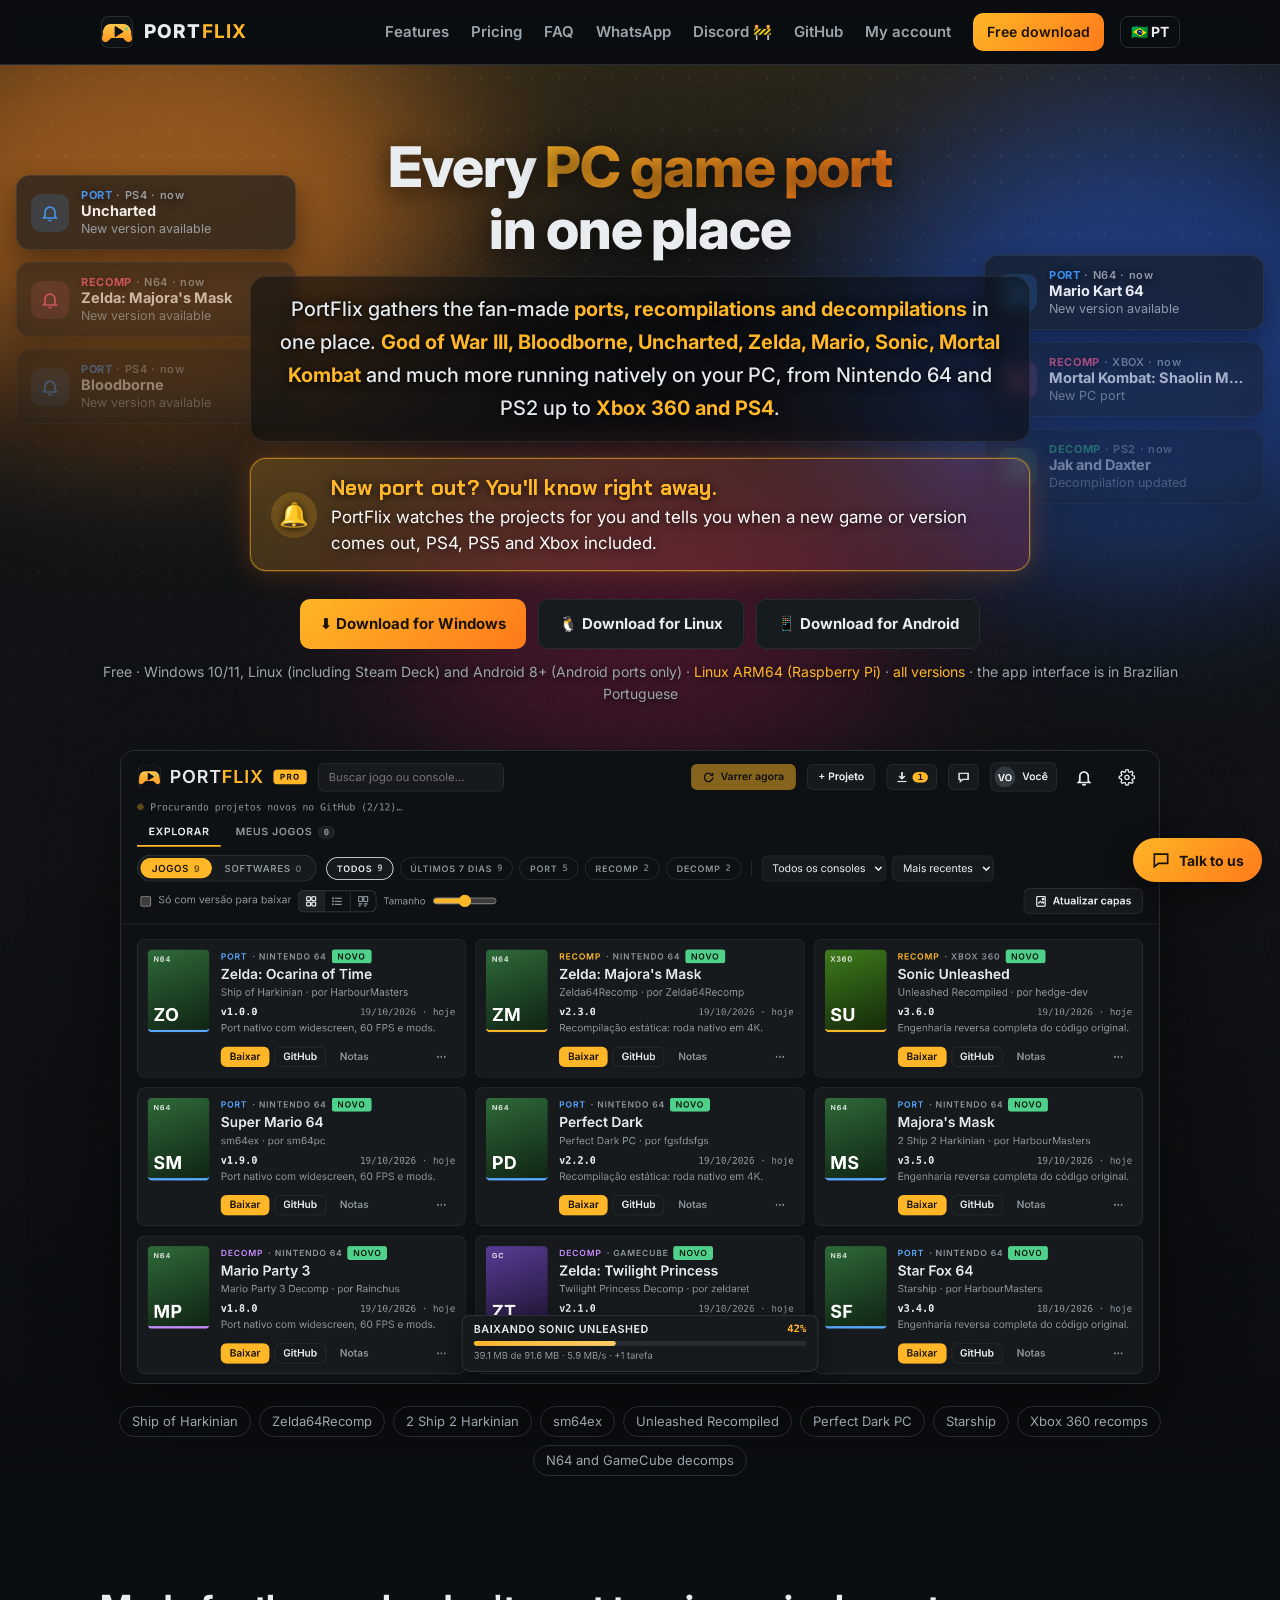
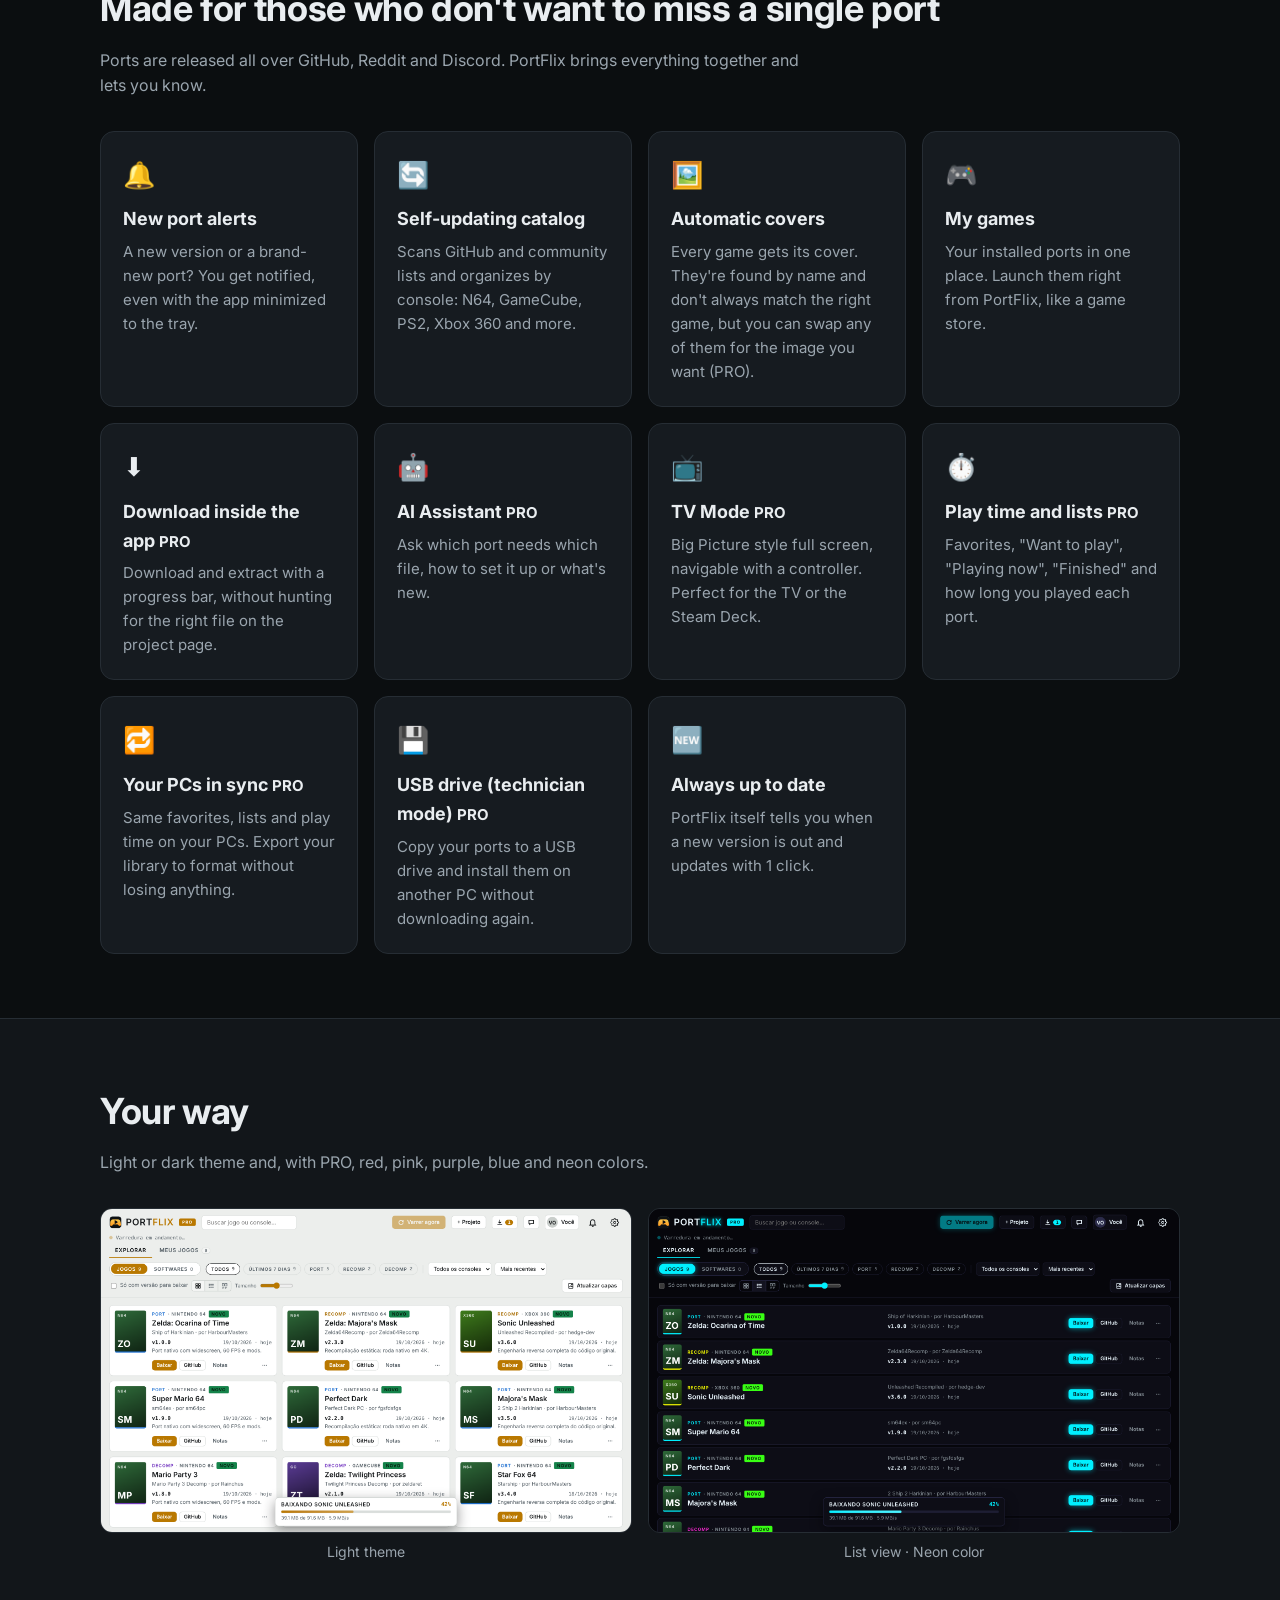
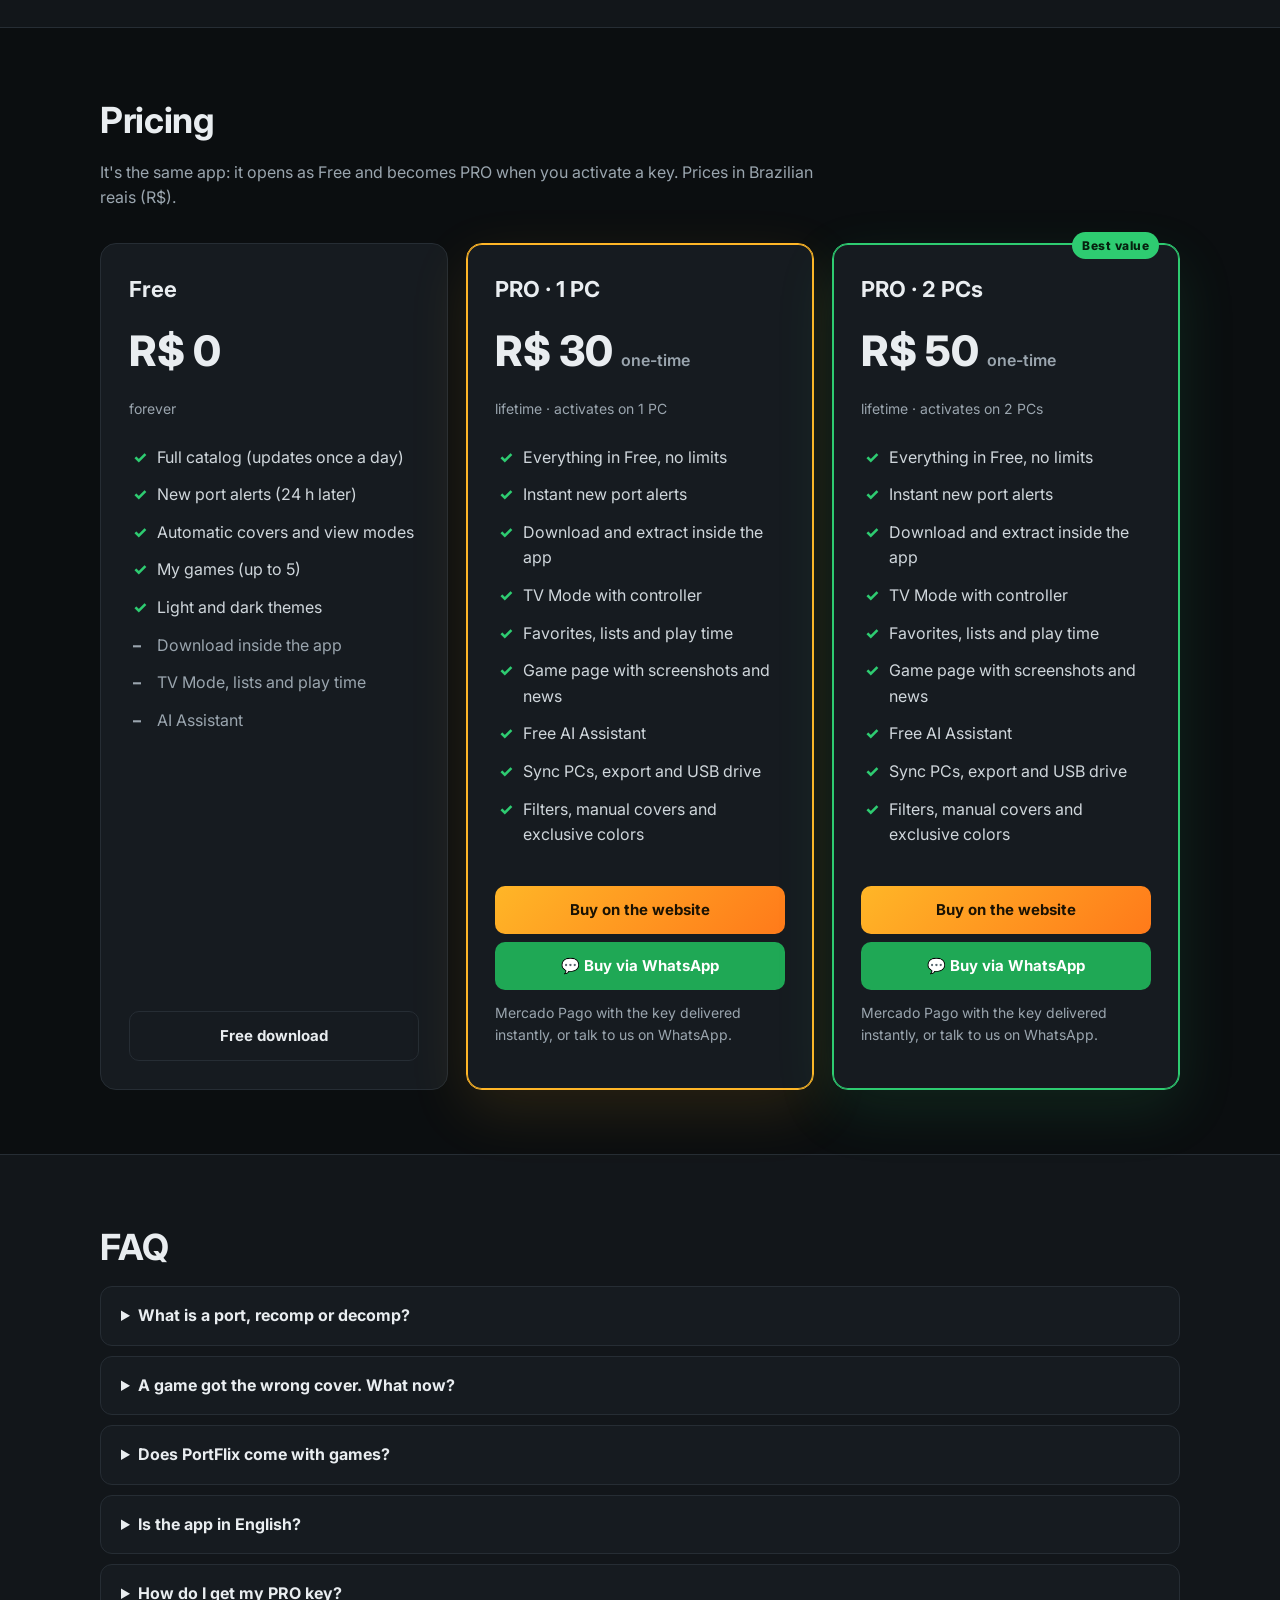
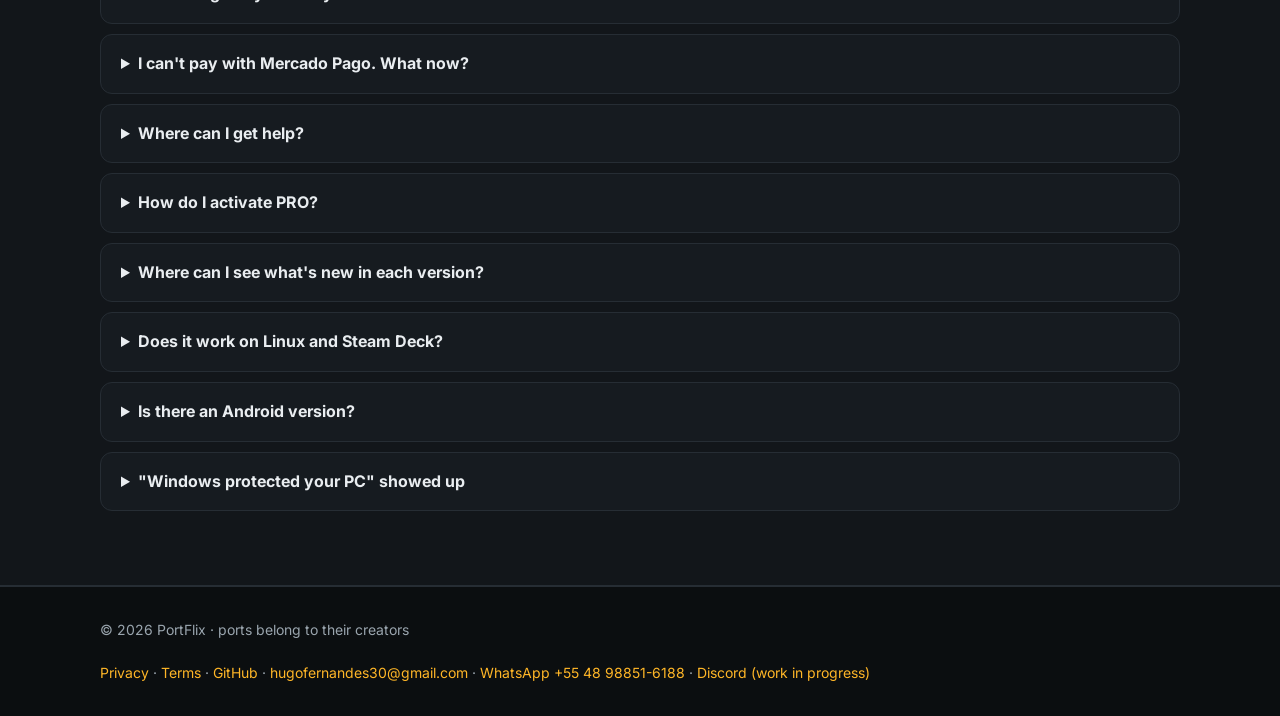
==== commit 4efdb161: "Arquivos da release com a versão no nome; site acha os arquivos da versão mais nova Co-Authored-By: " ====
--- a/docs/index.html
+++ b/docs/index.html
@@ -66,11 +66,11 @@
   <p class="lead">O PortFlix junta num lugar só os <b>ports, recompilações e decompilações</b> feitos por fãs. <b>God of War III, Bloodborne, Uncharted, Zelda, Mario, Sonic, Mortal Kombat</b> e muito mais rodando nativo no seu PC, do Nintendo 64 e PS2 até <b>Xbox 360 e PS4</b>.</p>
   <p class="alert"><span class="bell">🔔</span><span><b>Saiu port novo? Você fica sabendo na hora.</b> O PortFlix vigia os projetos sozinho e te avisa quando sai jogo novo ou versão nova, inclusive de PS4, PS5 e Xbox.</span></p>
   <div class="cta" id="baixar">
-    <a class="btn pri" href="https://github.com/Isago2508/PortFlix/releases/latest/download/PortFlix-Setup.exe">⬇ Baixar para Windows</a>
-    <a class="btn" href="https://github.com/Isago2508/PortFlix/releases/latest/download/PortFlix-Linux-x86_64.tar.gz">🐧 Baixar para Linux</a>
-    <a class="btn" href="https://github.com/Isago2508/PortFlix/releases/latest/download/PortFlix-Android.apk">📱 Baixar para Android</a>
-  </div>
-  <p class="small">Grátis · Windows 10/11, Linux (inclui Steam Deck) e Android 8+ (só ports para Android) · <a href="https://github.com/Isago2508/PortFlix/releases/latest/download/PortFlix-Linux-arm64.tar.gz">Linux ARM64 (Raspberry Pi)</a> · <a href="https://github.com/Isago2508/PortFlix/releases/latest">todas as versões</a></p>
+    <a class="btn pri" href="https://github.com/Isago2508/PortFlix/releases/latest" data-asset="PortFlix-Setup.exe">⬇ Baixar para Windows</a>
+    <a class="btn" href="https://github.com/Isago2508/PortFlix/releases/latest" data-asset="PortFlix-Linux-x86_64.tar.gz">🐧 Baixar para Linux</a>
+    <a class="btn" href="https://github.com/Isago2508/PortFlix/releases/latest" data-asset="PortFlix-Android.apk">📱 Baixar para Android</a>
+  </div>
+  <p class="small">Grátis · Windows 10/11, Linux (inclui Steam Deck) e Android 8+ (só ports para Android) · <a href="https://github.com/Isago2508/PortFlix/releases/latest" data-asset="PortFlix-Linux-arm64.tar.gz">Linux ARM64 (Raspberry Pi)</a> · <a href="https://github.com/Isago2508/PortFlix/releases/latest">todas as versões</a></p>
   <div class="shot"><img src="biblioteca-escuro.png" alt="Biblioteca do PortFlix com ports de Zelda, Sonic Unleashed, Super Mario 64 e Perfect Dark" width="1920" height="1170"></div>
   <div class="tags">
     <span class="tag">Ship of Harkinian</span><span class="tag">Zelda64Recomp</span><span class="tag">2 Ship 2 Harkinian</span><span class="tag">sm64ex</span><span class="tag">Unleashed Recompiled</span><span class="tag">Perfect Dark PC</span><span class="tag">Starship</span><span class="tag">recomps de Xbox 360</span><span class="tag">decomps de N64 e GameCube</span>
@@ -145,11 +145,11 @@
   <p class="lead">PortFlix gathers the fan-made <b>ports, recompilations and decompilations</b> in one place. <b>God of War III, Bloodborne, Uncharted, Zelda, Mario, Sonic, Mortal Kombat</b> and much more running natively on your PC, from Nintendo 64 and PS2 up to <b>Xbox 360 and PS4</b>.</p>
   <p class="alert"><span class="bell">🔔</span><span><b>New port out? You'll know right away.</b> PortFlix watches the projects for you and tells you when a new game or version comes out, PS4, PS5 and Xbox included.</span></p>
   <div class="cta" id="download">
-    <a class="btn pri" href="https://github.com/Isago2508/PortFlix/releases/latest/download/PortFlix-Setup.exe">⬇ Download for Windows</a>
-    <a class="btn" href="https://github.com/Isago2508/PortFlix/releases/latest/download/PortFlix-Linux-x86_64.tar.gz">🐧 Download for Linux</a>
-    <a class="btn" href="https://github.com/Isago2508/PortFlix/releases/latest/download/PortFlix-Android.apk">📱 Download for Android</a>
-  </div>
-  <p class="small">Free · Windows 10/11, Linux (including Steam Deck) and Android 8+ (Android ports only) · <a href="https://github.com/Isago2508/PortFlix/releases/latest/download/PortFlix-Linux-arm64.tar.gz">Linux ARM64 (Raspberry Pi)</a> · <a href="https://github.com/Isago2508/PortFlix/releases/latest">all versions</a> · the app interface is in Brazilian Portuguese</p>
+    <a class="btn pri" href="https://github.com/Isago2508/PortFlix/releases/latest" data-asset="PortFlix-Setup.exe">⬇ Download for Windows</a>
+    <a class="btn" href="https://github.com/Isago2508/PortFlix/releases/latest" data-asset="PortFlix-Linux-x86_64.tar.gz">🐧 Download for Linux</a>
+    <a class="btn" href="https://github.com/Isago2508/PortFlix/releases/latest" data-asset="PortFlix-Android.apk">📱 Download for Android</a>
+  </div>
+  <p class="small">Free · Windows 10/11, Linux (including Steam Deck) and Android 8+ (Android ports only) · <a href="https://github.com/Isago2508/PortFlix/releases/latest" data-asset="PortFlix-Linux-arm64.tar.gz">Linux ARM64 (Raspberry Pi)</a> · <a href="https://github.com/Isago2508/PortFlix/releases/latest">all versions</a> · the app interface is in Brazilian Portuguese</p>
   <div class="shot"><img src="biblioteca-escuro.png" alt="PortFlix library with Zelda, Sonic Unleashed, Super Mario 64 and Perfect Dark ports" width="1920" height="1170"></div>
   <div class="tags">
     <span class="tag">Ship of Harkinian</span><span class="tag">Zelda64Recomp</span><span class="tag">2 Ship 2 Harkinian</span><span class="tag">sm64ex</span><span class="tag">Unleashed Recompiled</span><span class="tag">Perfect Dark PC</span><span class="tag">Starship</span><span class="tag">Xbox 360 recomps</span><span class="tag">N64 and GameCube decomps</span>
@@ -234,7 +234,7 @@
 setLang(document.documentElement.dataset.lang);
 document.getElementById("langBtn").onclick=()=>setLang(document.documentElement.dataset.lang==="en"?"pt":"en");
 </script>
-<script src="bg.js?v=4" defer></script>
+<script src="bg.js?v=4" defer></script><script src="dl.js?v=1" defer></script>
 <script src="chat.js?v=2" defer></script>
 </body>
 </html>
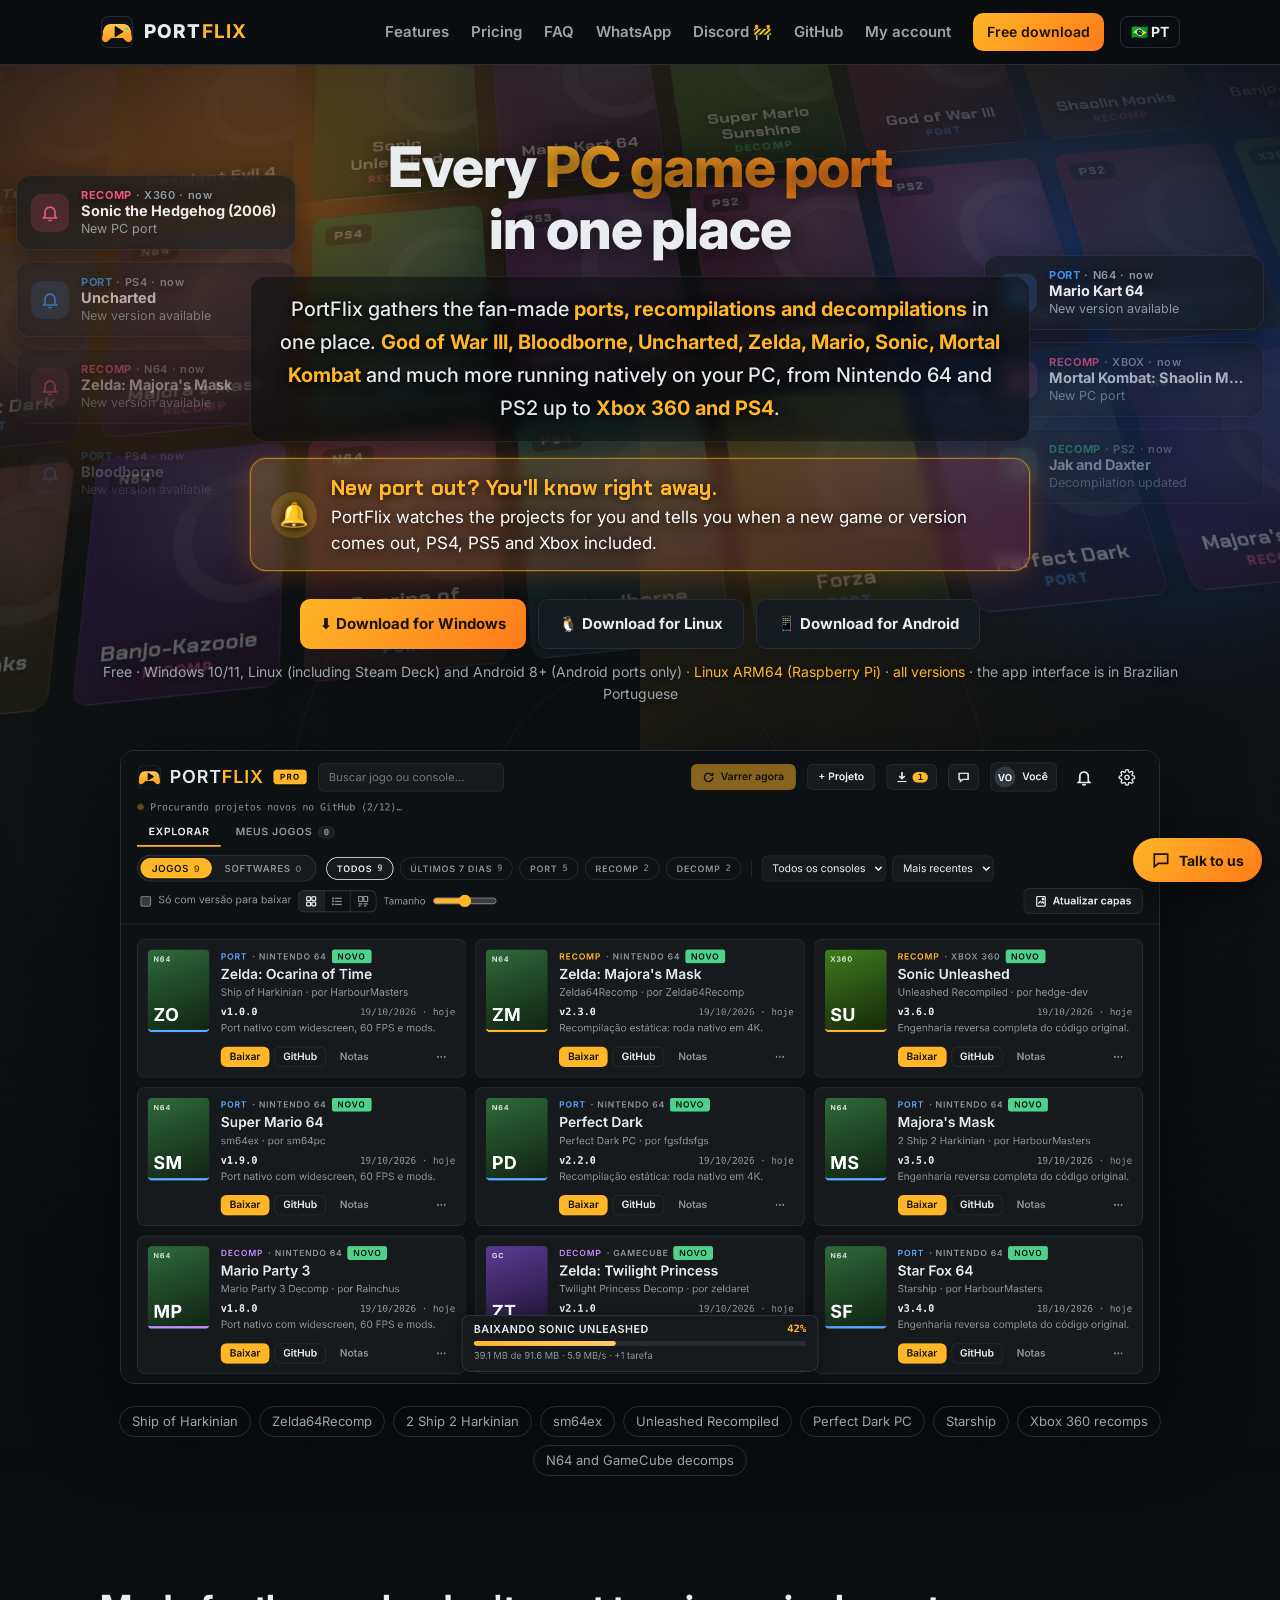
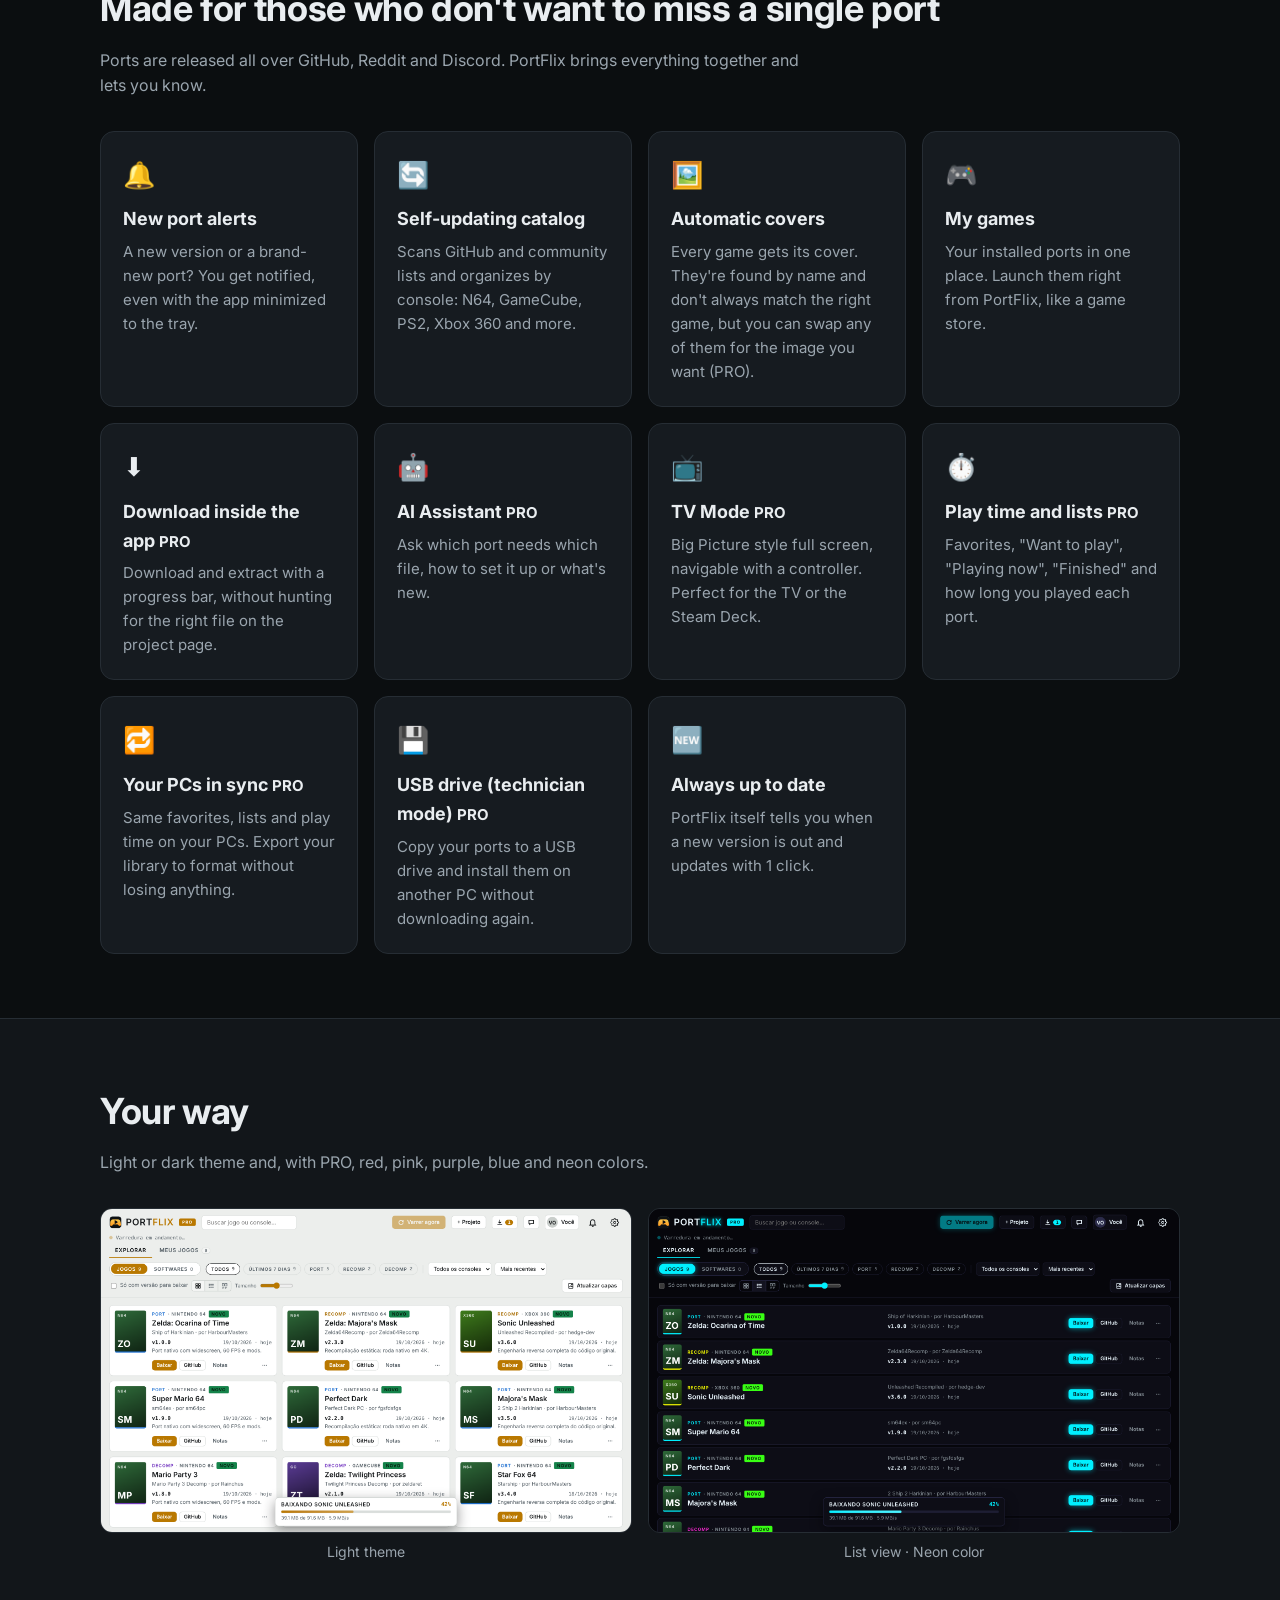
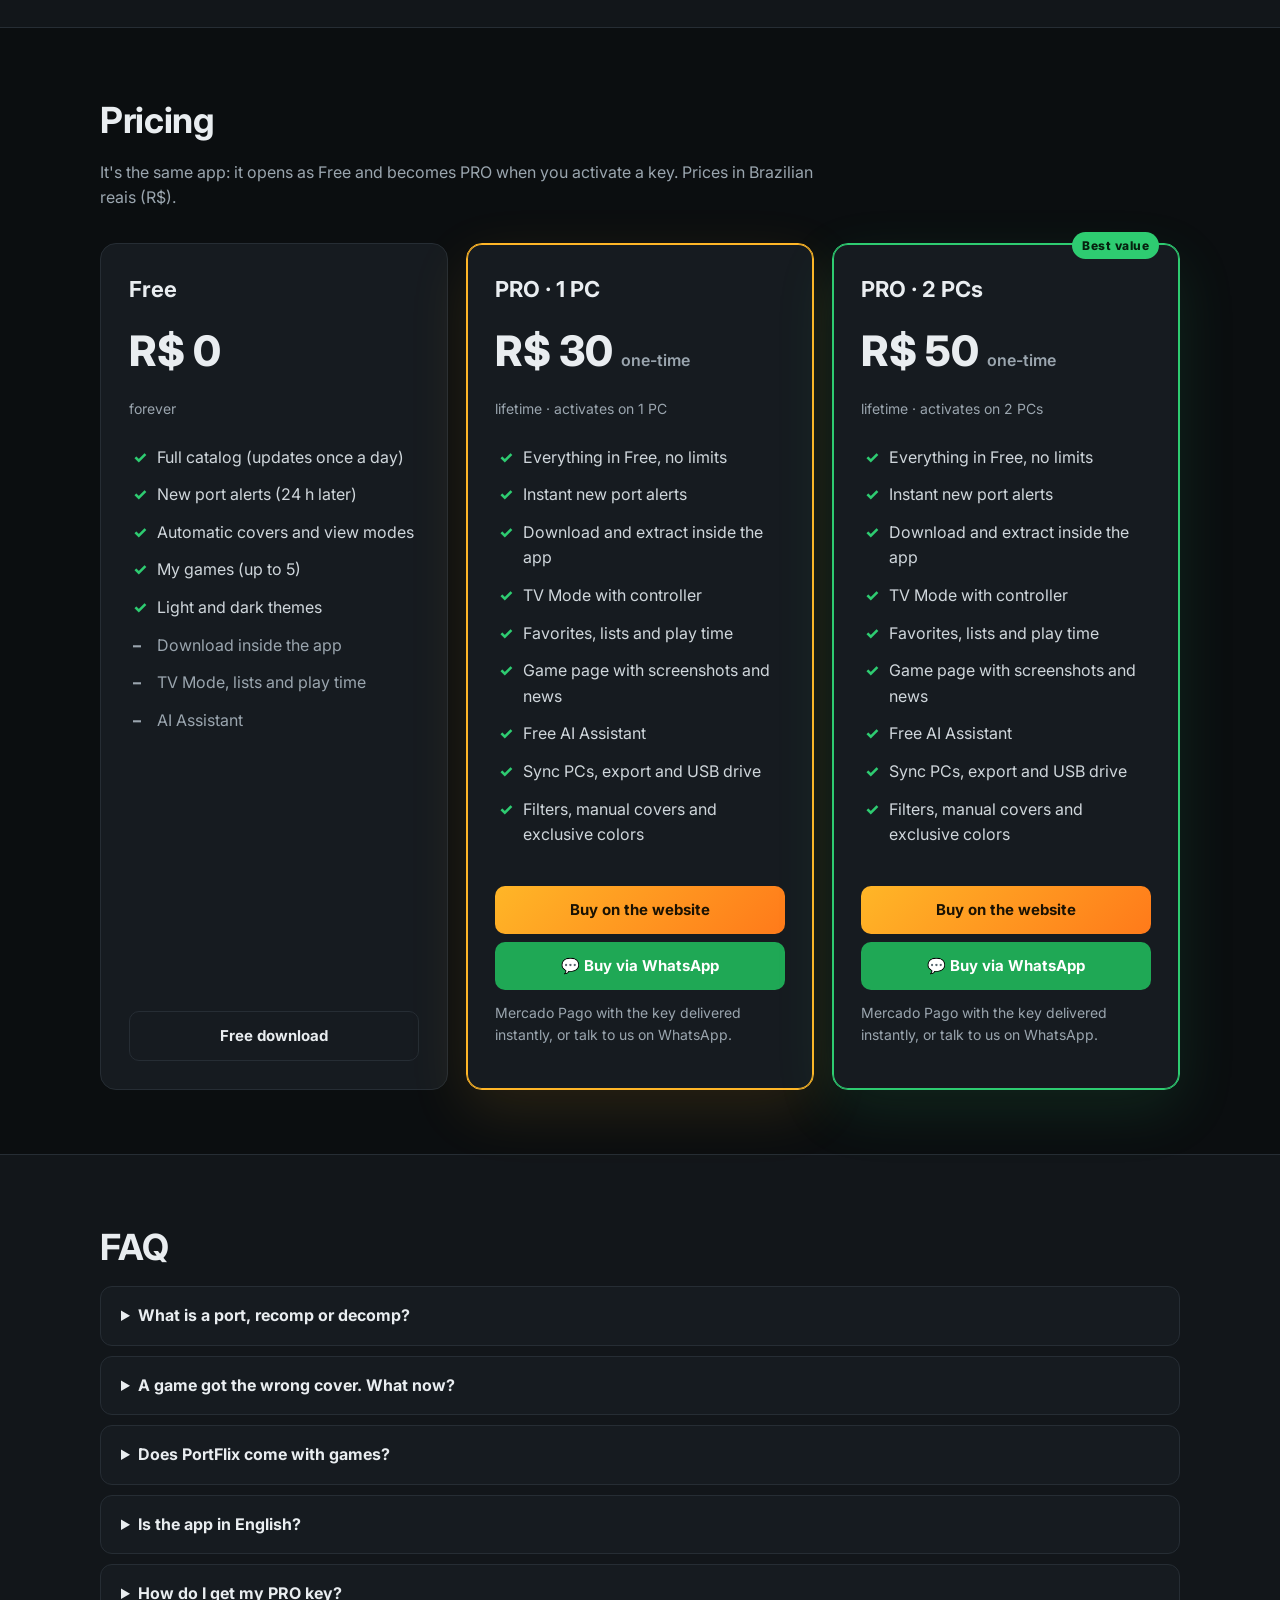
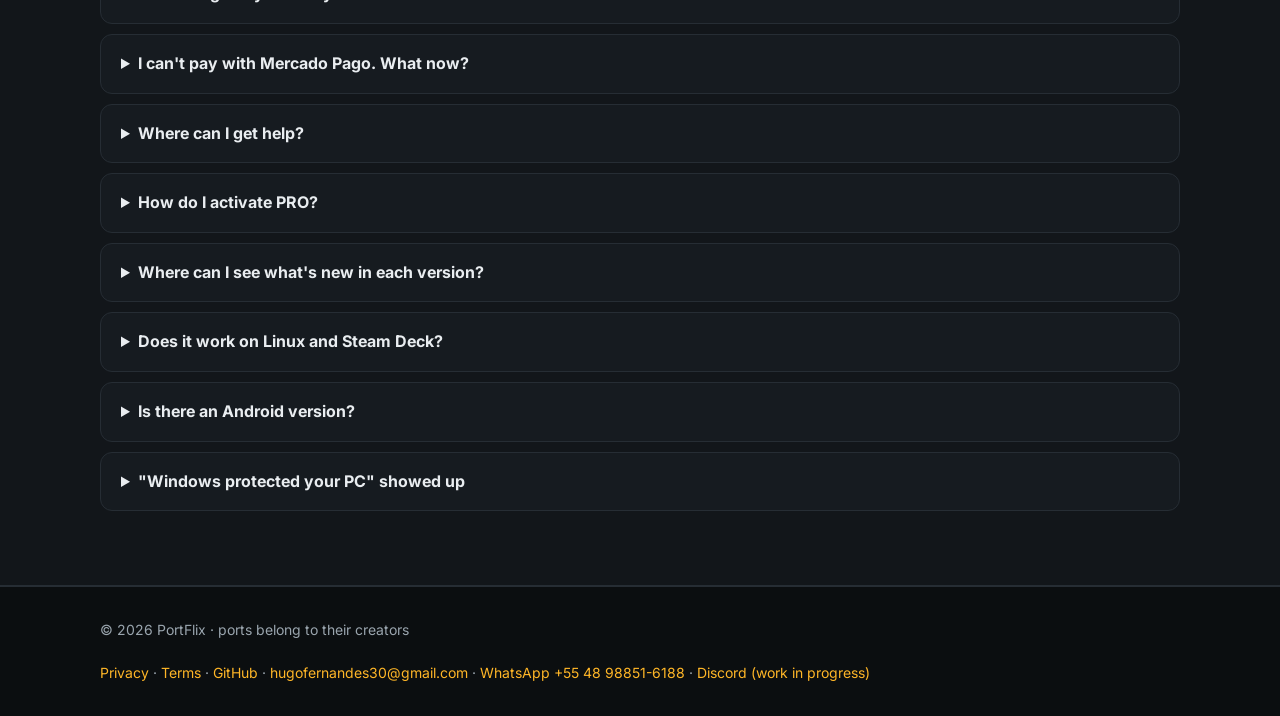
==== commit cf6a2804: "Site: fundo novo (parede de capas + radar); changelog Android Co-Authored-By: Claude Sonnet 5.5 <nor" ====
--- a/docs/index.html
+++ b/docs/index.html
@@ -17,7 +17,7 @@
 <meta name="twitter:card" content="summary_large_image">
 <link rel="preconnect" href="https://fonts.googleapis.com"><link rel="preconnect" href="https://fonts.gstatic.com" crossorigin>
 <link href="https://fonts.googleapis.com/css2?family=Inter:wght@400;500;600;700;800&family=Chakra+Petch:wght@500;600;700&family=Press+Start+2P&display=swap" rel="stylesheet">
-<link rel="stylesheet" href="style.css?v=15">
+<link rel="stylesheet" href="style.css?v=16">
 <script>
 // idioma: escolhido antes > ?lang= > idioma do navegador
 (function(){ var q=new URLSearchParams(location.search).get("lang"), s=null; try{ s=localStorage.getItem("pf_lang"); }catch(e){}
@@ -234,7 +234,7 @@
 setLang(document.documentElement.dataset.lang);
 document.getElementById("langBtn").onclick=()=>setLang(document.documentElement.dataset.lang==="en"?"pt":"en");
 </script>
-<script src="bg.js?v=4" defer></script><script src="dl.js?v=1" defer></script>
+<script src="bg.js?v=5" defer></script><script src="dl.js?v=1" defer></script>
 <script src="chat.js?v=2" defer></script>
 </body>
 </html>
--- a/docs/style.css
+++ b/docs/style.css
@@ -134,3 +134,25 @@
 @media (max-width:1240px){.feed{width:250px;opacity:.6}}
 @media (max-width:1000px){.feed{display:none}.glow{opacity:.35}}
 @media (prefers-reduced-motion:reduce){.glow{animation:none}.ntf{transition:none}}
+
+/* fundo v4: parede de capas em perspectiva + radar */
+.wall{position:absolute;left:-10%;right:-10%;top:-6%;height:112%;display:flex;flex-direction:column;gap:18px;transform:perspective(1100px) rotateX(24deg) rotateZ(-6deg) scale(1.25);transform-origin:50% 30%;opacity:.55;-webkit-mask-image:radial-gradient(ellipse 85% 75% at 50% 40%,#000 25%,transparent 78%);mask-image:radial-gradient(ellipse 85% 75% at 50% 40%,#000 25%,transparent 78%)}
+.wrow{overflow:hidden;flex:none}
+.wtrack{display:flex;gap:18px;width:max-content;animation:wmove 90s linear infinite}
+.wrow.r1 .wtrack{animation-direction:reverse;animation-duration:110s}
+.wrow.r2 .wtrack{animation-duration:130s}
+@keyframes wmove{to{transform:translateX(-50%)}}
+.pst{position:relative;flex:none;width:150px;height:200px;border-radius:12px;padding:12px;display:flex;flex-direction:column;justify-content:flex-end;gap:2px;overflow:hidden;background:linear-gradient(160deg,hsl(var(--h) 55% 34%),hsl(calc(var(--h) + 50) 50% 12%));border:1px solid rgba(255,255,255,.1);box-shadow:0 14px 30px rgba(0,0,0,.5)}
+.pst::before{content:"";position:absolute;inset:0;background:radial-gradient(circle at 70% 25%,rgba(255,255,255,.22),transparent 55%)}
+.pst .sh{position:absolute;right:-26px;top:22px;width:110px;height:110px;border-radius:50%;border:14px solid rgba(255,255,255,.1)}
+.pst .pl{position:absolute;left:10px;top:10px;font:700 11px "Chakra Petch",Inter,sans-serif;letter-spacing:.1em;padding:3px 8px;border-radius:6px;background:rgba(0,0,0,.45);color:#fff}
+.pst b{position:relative;font:700 16px/1.15 "Chakra Petch",Inter,sans-serif;color:#fff;text-shadow:0 2px 8px rgba(0,0,0,.7)}
+.pst i{position:relative;font:700 10.5px Inter,sans-serif;font-style:normal;letter-spacing:.1em;text-transform:uppercase;color:var(--c)}
+.radar{position:absolute;left:50%;top:52%;width:1100px;height:1100px;margin:-550px 0 0 -550px;border-radius:50%;opacity:.5;-webkit-mask-image:radial-gradient(circle,#000 30%,transparent 70%);mask-image:radial-gradient(circle,#000 30%,transparent 70%)}
+.radar i{position:absolute;border-radius:50%;border:1px solid rgba(255,182,39,.35);inset:0}
+.radar i:nth-child(2){inset:18%}.radar i:nth-child(3){inset:36%}
+.radar u{position:absolute;inset:0;border-radius:50%;background:conic-gradient(from 0deg,rgba(255,182,39,.45),rgba(255,182,39,0) 28%,rgba(255,182,39,0) 100%);animation:sweep 7s linear infinite}
+@keyframes sweep{to{transform:rotate(360deg)}}
+.vig{position:absolute;inset:0;z-index:1;background:radial-gradient(ellipse 70% 60% at 50% 45%,rgba(11,14,16,.72),rgba(11,14,16,.25) 70%,rgba(11,14,16,.6))}
+@media (max-width:720px){.pst{width:110px;height:150px}.pst b{font-size:13px}.radar{width:700px;height:700px;margin:-350px 0 0 -350px}}
+@media (prefers-reduced-motion:reduce){.wtrack,.radar u{animation:none}}
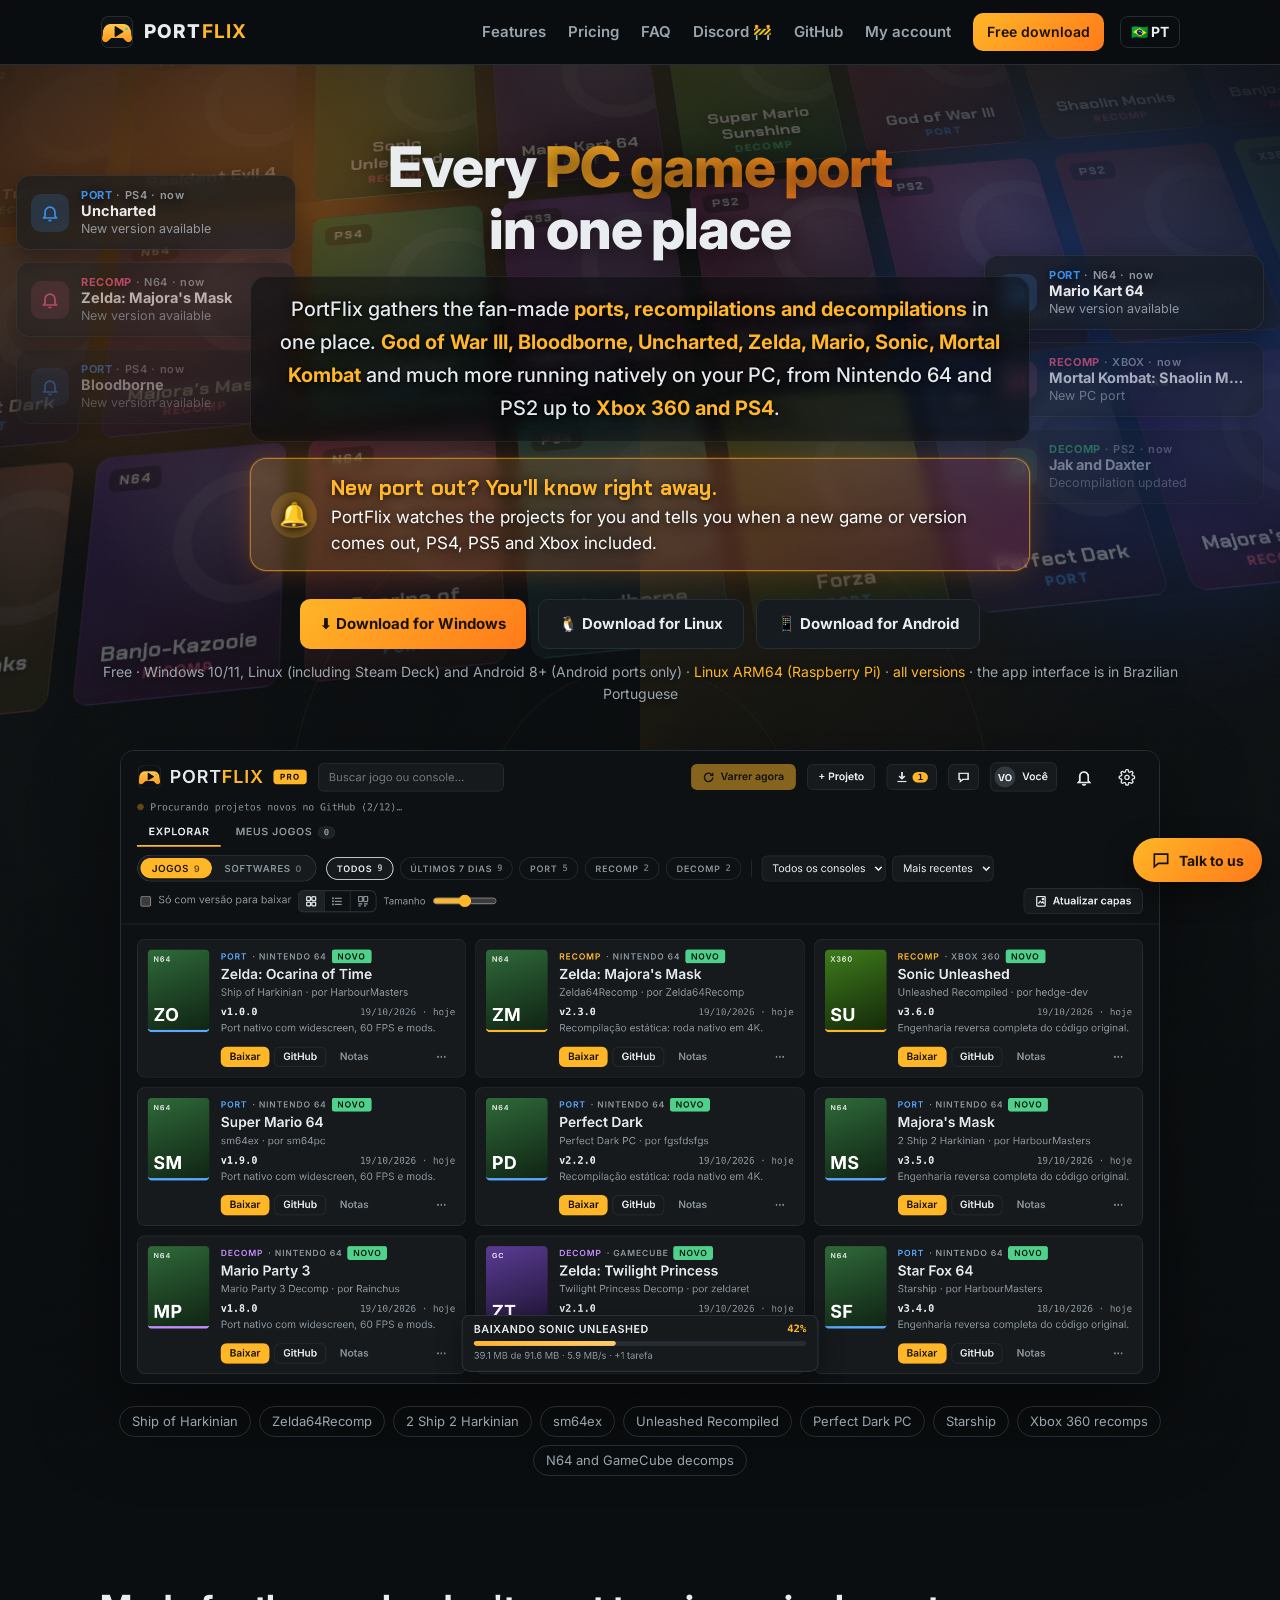
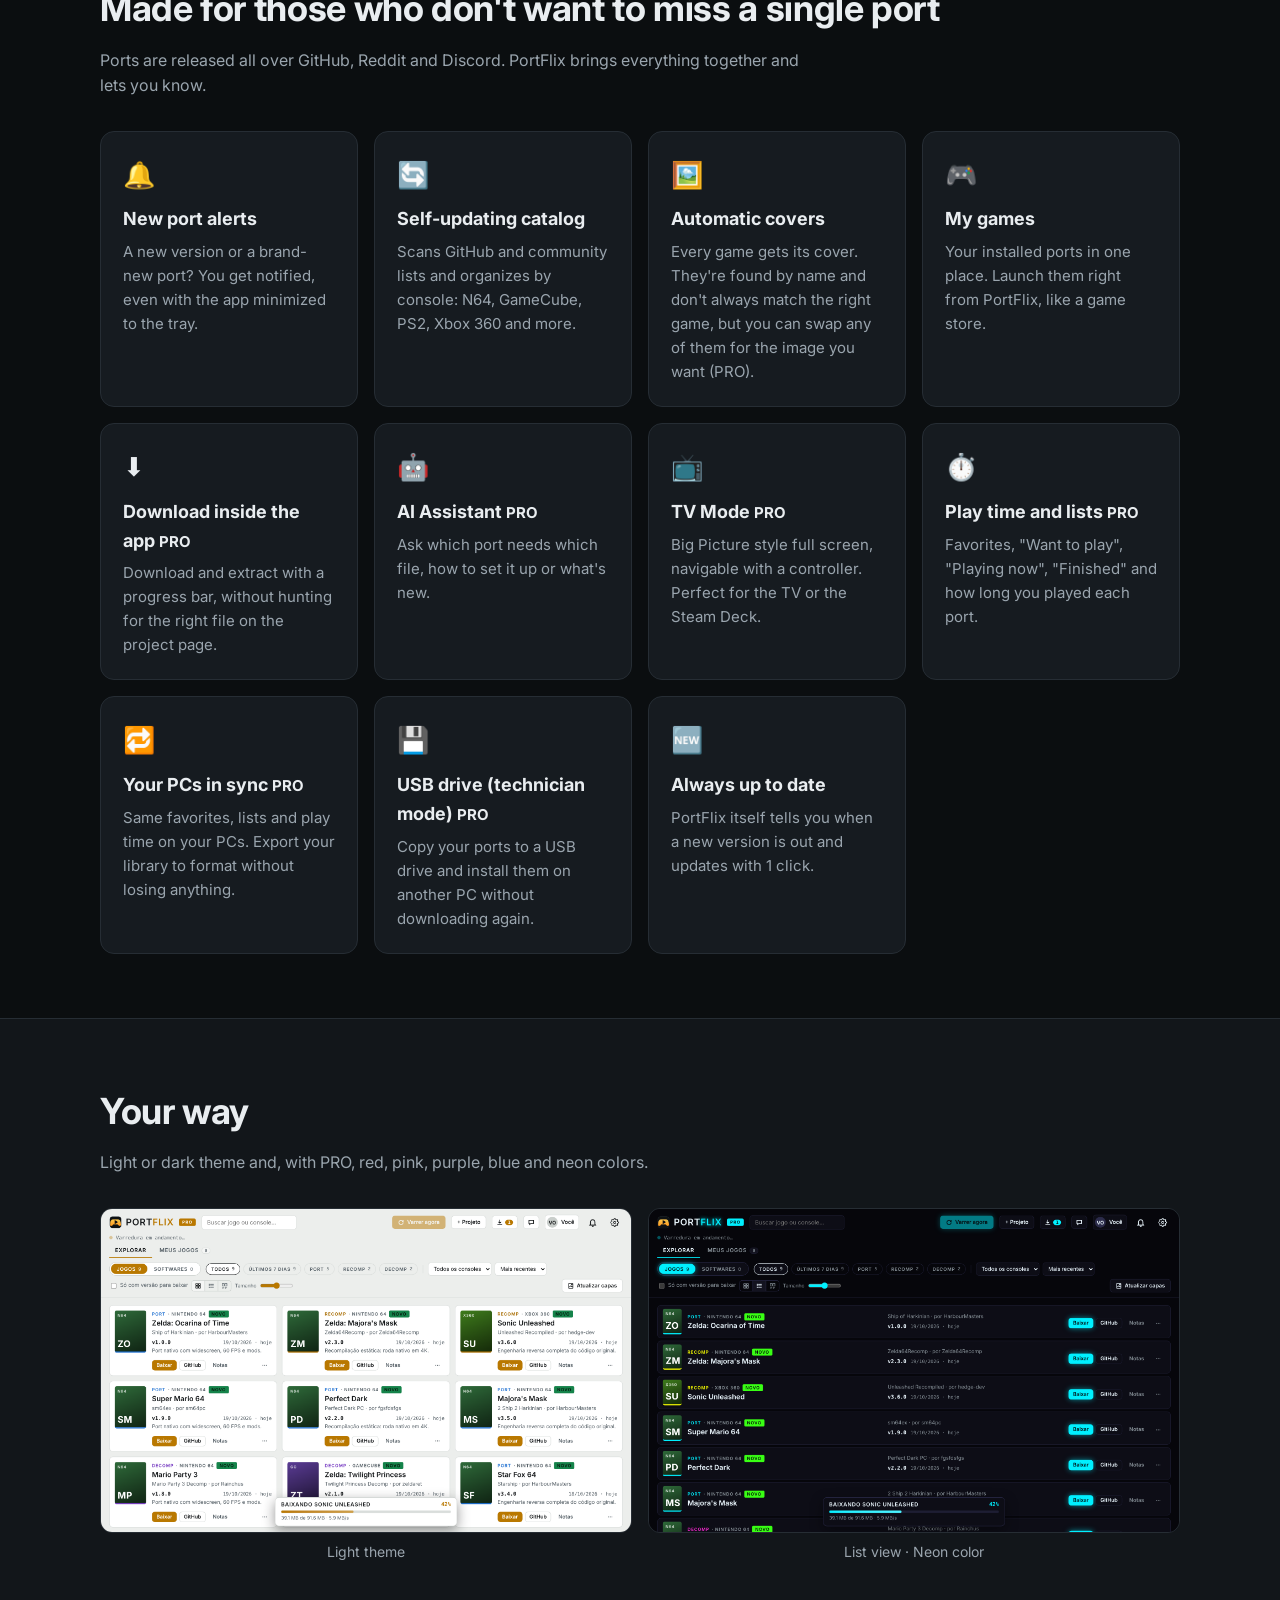
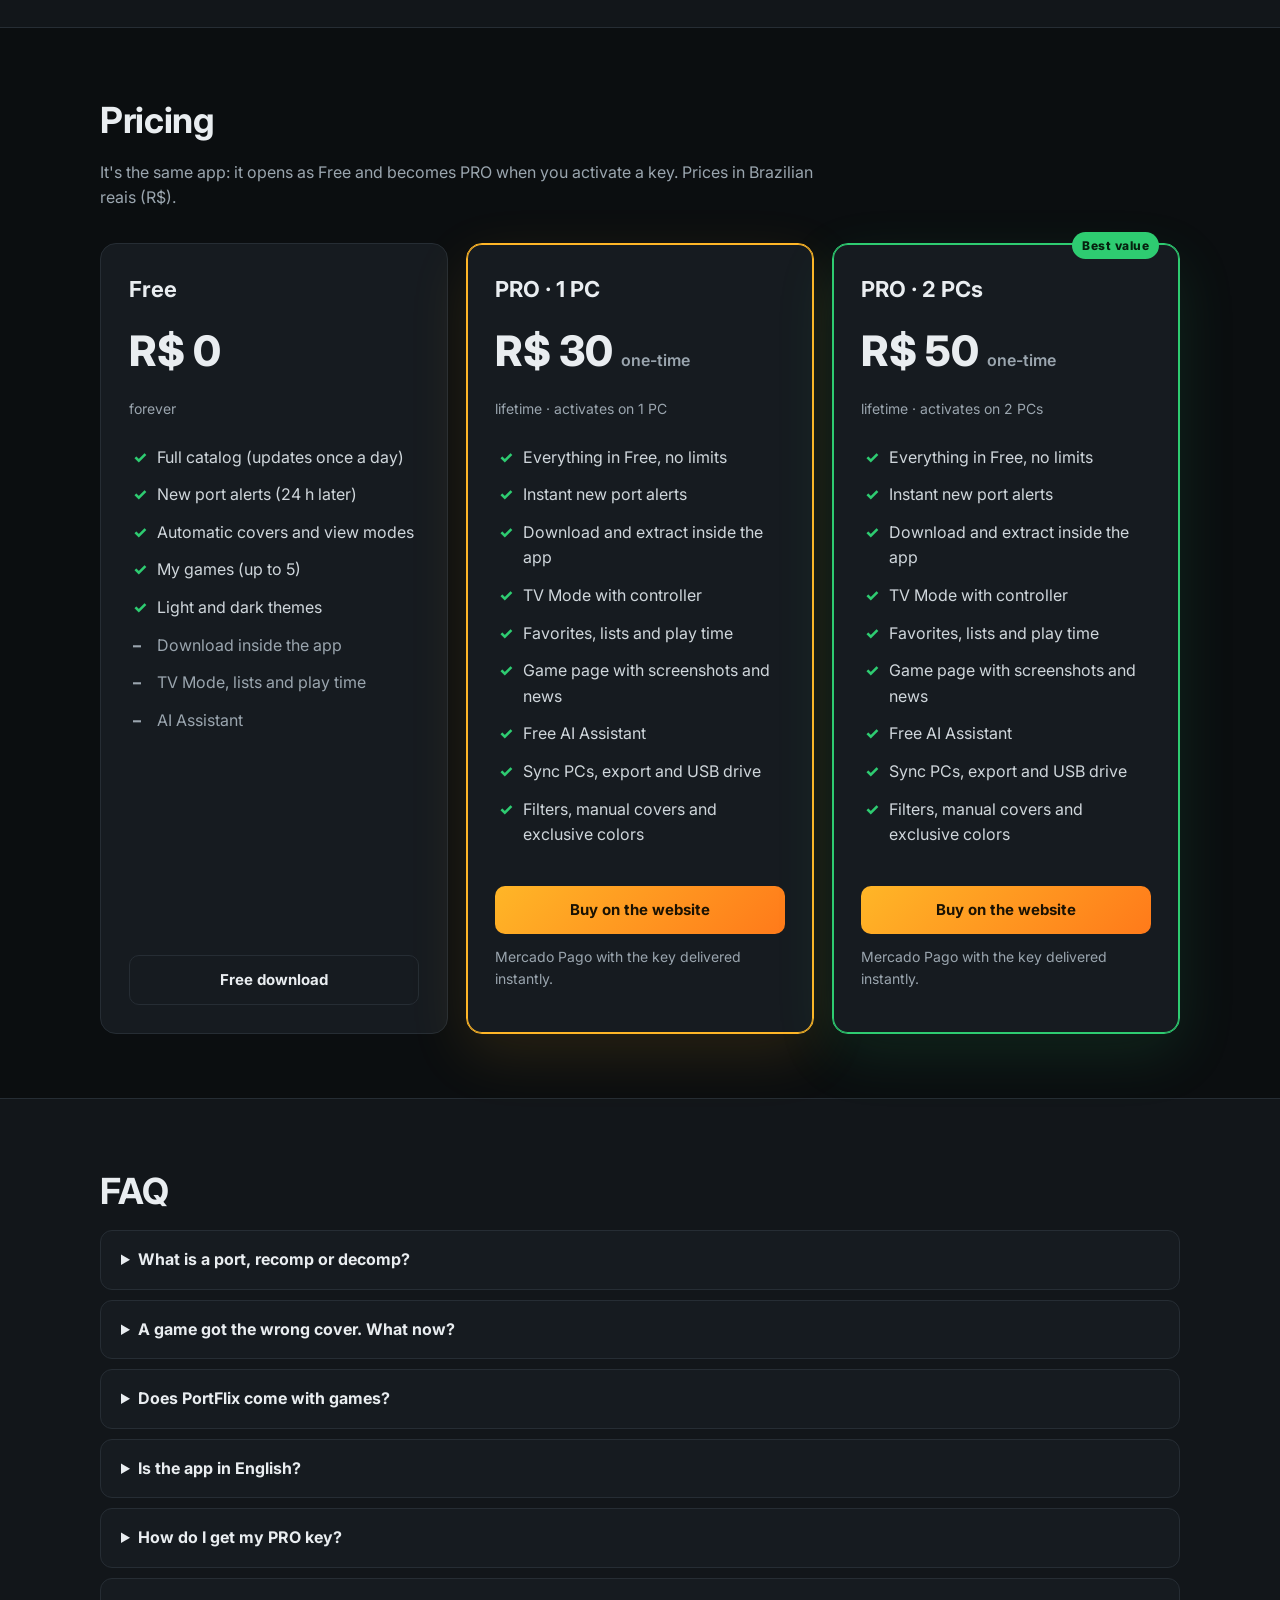
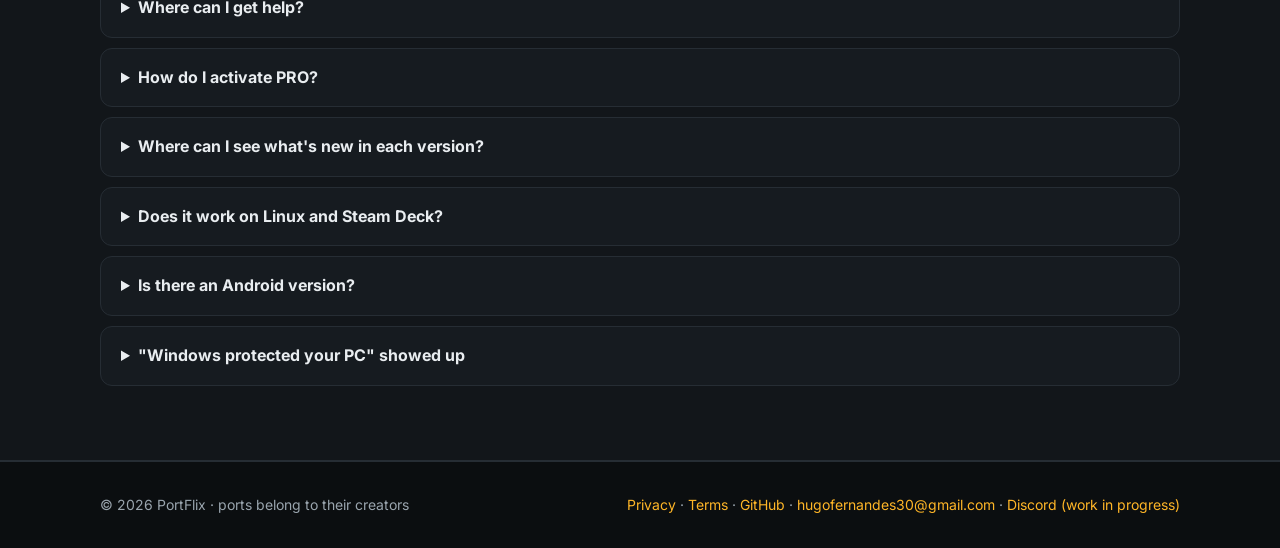
==== commit 0aef015f: "Remove contato de WhatsApp do site e do README Co-Authored-By: Claude Sonnet 5.5 <noreply@anthropic." ====
--- a/docs/index.html
+++ b/docs/index.html
@@ -41,7 +41,6 @@
     <a class="hide" href="#funcoes">Funções</a>
     <a class="hide" href="#precos">Preços</a>
     <a class="hide" href="#duvidas">Dúvidas</a>
-    <a class="hide" href="https://wa.me/5548988516188" target="_blank" rel="noopener">WhatsApp</a>
     <a class="hide" href="https://discord.gg/XusPwTQ6X" target="_blank" rel="noopener" title="Em construção / Work in progress">Discord 🚧</a>
     <a class="hide" href="https://github.com/Isago2508/PortFlix" target="_blank" rel="noopener" title="Código, versões e novidades">GitHub</a>
     <a href="conta.html">Minha conta</a>
@@ -51,7 +50,6 @@
     <a class="hide" href="#features">Features</a>
     <a class="hide" href="#pricing">Pricing</a>
     <a class="hide" href="#faq">FAQ</a>
-    <a class="hide" href="https://wa.me/5548988516188" target="_blank" rel="noopener">WhatsApp</a>
     <a class="hide" href="https://discord.gg/XusPwTQ6X" target="_blank" rel="noopener" title="Em construção / Work in progress">Discord 🚧</a>
     <a class="hide" href="https://github.com/Isago2508/PortFlix" target="_blank" rel="noopener" title="Código, versões e novidades">GitHub</a>
     <a href="conta.html">My account</a>
@@ -114,13 +112,11 @@
     <a class="plan pro " href="conta.html?pcs=1"><h3>PRO · 1 PC</h3><div class="price">R$ 30 <small>pagamento único</small></div><div class="small">vitalício · ativa em 1 PC</div>
       <ul><li>Tudo do Free, sem limites</li><li>Avisos de port novo na hora</li><li>Baixar e extrair dentro do app</li><li>Modo TV com controle</li><li>Favoritos, listas e tempo de jogo</li><li>Página do jogo com imagens e novidades</li><li>Assistente com IA grátis</li><li>Sincronizar PCs, exportar e pendrive</li><li>Filtros, capas à mão e cores exclusivas</li></ul>
       <span class="btn pri">Comprar pelo site</span>
-      <span class="btn wa" onclick="event.preventDefault();event.stopPropagation();window.open('https://wa.me/5548988516188?text=Ol%C3%A1%21%20Quero%20comprar%20o%20PortFlix%20PRO%20vital%C3%ADcio%20%281%20PC%20R%24%2030%29%20pagando%20com%20Pix.%20Meu%20e-mail%20do%20PortFlix%20%C3%A9%3A%20','_blank')">💬 Pix pelo WhatsApp</span>
-      <p class="small">Mercado Pago (Pix, cartão ou boleto) com a chave na hora, ou Pix pelo WhatsApp.</p></a>
+      <p class="small">Mercado Pago (Pix, cartão ou boleto) com a chave na hora,.</p></a>
     <a class="plan pro best" href="conta.html?pcs=2"><span class="badge">Melhor custo</span><h3>PRO · 2 PCs</h3><div class="price">R$ 50 <small>pagamento único</small></div><div class="small">vitalício · ativa em 2 PCs</div>
       <ul><li>Tudo do Free, sem limites</li><li>Avisos de port novo na hora</li><li>Baixar e extrair dentro do app</li><li>Modo TV com controle</li><li>Favoritos, listas e tempo de jogo</li><li>Página do jogo com imagens e novidades</li><li>Assistente com IA grátis</li><li>Sincronizar PCs, exportar e pendrive</li><li>Filtros, capas à mão e cores exclusivas</li></ul>
       <span class="btn pri">Comprar pelo site</span>
-      <span class="btn wa" onclick="event.preventDefault();event.stopPropagation();window.open('https://wa.me/5548988516188?text=Ol%C3%A1%21%20Quero%20comprar%20o%20PortFlix%20PRO%20vital%C3%ADcio%20%282%20PCs%20R%24%2050%29%20pagando%20com%20Pix.%20Meu%20e-mail%20do%20PortFlix%20%C3%A9%3A%20','_blank')">💬 Pix pelo WhatsApp</span>
-      <p class="small">Mercado Pago (Pix, cartão ou boleto) com a chave na hora, ou Pix pelo WhatsApp.</p></a>
+      <p class="small">Mercado Pago (Pix, cartão ou boleto) com a chave na hora,.</p></a>
   </div>
 </div></section>
 
@@ -129,9 +125,8 @@
   <details><summary>O que é um port, recomp ou decomp?</summary><p>São projetos de fãs que fazem jogos de console rodarem nativamente no PC, com widescreen, 60 FPS ou mais e mods. A <b>decomp</b> recria o código-fonte do jogo, a <b>recomp</b> converte o jogo direto para o PC e o <b>port</b> adapta o jogo para rodar sem emulador.</p></details>
   <details><summary>A capa de um jogo veio errada. E agora?</summary><p>As capas automáticas são buscadas pelo nome do jogo em sites públicos, então às vezes vem a capa de outro jogo ou de outra versão. No PRO você troca qualquer capa do jeito que quiser: clique na capa do jogo e escolha uma sugestão, cole o link de uma imagem ou use um arquivo do seu PC. A capa que você escolhe fica fixa.</p></details>
   <details><summary>O PortFlix vem com os jogos?</summary><p>Não. O PortFlix não inclui nem distribui ROMs ou ISOs. Os ports pedem a sua própria cópia original, e cada projeto mostra o autor e o link oficial.</p></details>
-  <details><summary>Como recebo a chave do PRO?</summary><p>Entre em <a href="conta.html">Minha conta</a> com o Google, pague pelo Mercado Pago e a chave aparece na hora, ali mesmo. Ela fica salva na sua conta.<br>Prefere Pix? Chame no <a href="https://wa.me/5548988516188" target="_blank" rel="noopener">WhatsApp</a>: depois do comprovante, a chave também aparece em Minha conta.</p></details>
-  <details><summary>Posso pagar com Pix pelo WhatsApp?</summary><p>Pode. Chame no <a href="https://wa.me/5548988516188?text=Ol%C3%A1%21%20Quero%20comprar%20o%20PortFlix%20PRO%20vital%C3%ADcio%20pagando%20com%20Pix.%20Plano%3A%20%281%20PC%20R%24%2030%20/%202%20PCs%20R%24%2050%29.%20Meu%20e-mail%20do%20PortFlix%20%C3%A9%3A%20" target="_blank" rel="noopener">WhatsApp (48) 98851-6188</a> e informe o e-mail que você vai usar no PortFlix. Você recebe a chave Pix e, depois do comprovante, a sua chave do PRO.</p></details>
-  <details><summary>Como falo com o suporte?</summary><p><a href="https://discord.gg/XusPwTQ6X" target="_blank" rel="noopener">Discord da comunidade</a> (ainda em construção), WhatsApp <a href="https://wa.me/5548988516188" target="_blank" rel="noopener">(48) 98851-6188</a> ou e-mail <a href="mailto:hugofernandes30@gmail.com">hugofernandes30@gmail.com</a>.</p></details>
+  <details><summary>Como recebo a chave do PRO?</summary><p>Entre em <a href="conta.html">Minha conta</a> com o Google, pague pelo Mercado Pago e a chave aparece na hora, ali mesmo. Ela fica salva na sua conta.</p></details>
+  <details><summary>Como falo com o suporte?</summary><p><a href="https://discord.gg/XusPwTQ6X" target="_blank" rel="noopener">Discord da comunidade</a> (ainda em construção) ou e-mail <a href="mailto:hugofernandes30@gmail.com">hugofernandes30@gmail.com</a>.</p></details>
   <details><summary>Como ativo o PRO?</summary><p>No PortFlix, clique em <b>Ativar PRO</b>, entre com a mesma conta Google usada na compra e cole a chave.</p></details>
   <details><summary>Onde vejo as novidades de cada versão?</summary><p>No <a href="https://github.com/Isago2508/PortFlix/blob/main/CHANGELOG.md">histórico de novidades (CHANGELOG)</a>. O PortFlix também avisa sozinho quando sai versão nova, em Configurações → Atualizações.</p></details>
   <details><summary>Funciona no Linux e no Steam Deck?</summary><p>Sim. Há versões para Linux x86_64 (a maioria dos PCs e o Steam Deck) e ARM64.</p></details>
@@ -193,13 +188,11 @@
     <a class="plan pro" href="conta.html?pcs=1"><h3>PRO · 1 PC</h3><div class="price">R$ 30 <small>one-time</small></div><div class="small">lifetime · activates on 1 PC</div>
       <ul><li>Everything in Free, no limits</li><li>Instant new port alerts</li><li>Download and extract inside the app</li><li>TV Mode with controller</li><li>Favorites, lists and play time</li><li>Game page with screenshots and news</li><li>Free AI Assistant</li><li>Sync PCs, export and USB drive</li><li>Filters, manual covers and exclusive colors</li></ul>
       <span class="btn pri">Buy on the website</span>
-      <span class="btn wa" onclick="event.preventDefault();event.stopPropagation();window.open('https://wa.me/5548988516188?text=Hi%21%20I%20want%20to%20buy%20PortFlix%20PRO%20lifetime%20%281%20PC%20R%24%2030%29.%20My%20PortFlix%20e-mail%20is%3A%20','_blank')">💬 Buy via WhatsApp</span>
-      <p class="small">Mercado Pago with the key delivered instantly, or talk to us on WhatsApp.</p></a>
+      <p class="small">Mercado Pago with the key delivered instantly.</p></a>
     <a class="plan pro best" href="conta.html?pcs=2"><span class="badge">Best value</span><h3>PRO · 2 PCs</h3><div class="price">R$ 50 <small>one-time</small></div><div class="small">lifetime · activates on 2 PCs</div>
       <ul><li>Everything in Free, no limits</li><li>Instant new port alerts</li><li>Download and extract inside the app</li><li>TV Mode with controller</li><li>Favorites, lists and play time</li><li>Game page with screenshots and news</li><li>Free AI Assistant</li><li>Sync PCs, export and USB drive</li><li>Filters, manual covers and exclusive colors</li></ul>
       <span class="btn pri">Buy on the website</span>
-      <span class="btn wa" onclick="event.preventDefault();event.stopPropagation();window.open('https://wa.me/5548988516188?text=Hi%21%20I%20want%20to%20buy%20PortFlix%20PRO%20lifetime%20%282%20PCs%20R%24%2050%29.%20My%20PortFlix%20e-mail%20is%3A%20','_blank')">💬 Buy via WhatsApp</span>
-      <p class="small">Mercado Pago with the key delivered instantly, or talk to us on WhatsApp.</p></a>
+      <p class="small">Mercado Pago with the key delivered instantly.</p></a>
   </div>
 </div></section>
 
@@ -209,9 +202,8 @@
   <details><summary>A game got the wrong cover. What now?</summary><p>Automatic covers are found by the game's name on public sites, so sometimes you get the cover of another game or edition. With PRO you can swap any cover however you like: click the game's cover and pick a suggestion, paste an image link or use a file from your PC. The cover you choose stays fixed.</p></details>
   <details><summary>Does PortFlix come with games?</summary><p>No. PortFlix does not include or distribute ROMs or ISOs. Ports require your own original copy, and every project shows its author and official link.</p></details>
   <details><summary>Is the app in English?</summary><p>The app interface is currently in Brazilian Portuguese. The catalog, game names and project pages are the originals from GitHub, so most of the content is in English anyway.</p></details>
-  <details><summary>How do I get my PRO key?</summary><p>Go to <a href="conta.html">My account</a>, sign in with Google, pay with Mercado Pago and the key shows up right there. It stays saved in your account.<br>Prefer another payment method? Message us on <a href="https://wa.me/5548988516188" target="_blank" rel="noopener">WhatsApp</a> and the key will also show up in My account.</p></details>
-  <details><summary>I can't pay with Mercado Pago. What now?</summary><p>Message us on <a href="https://wa.me/5548988516188?text=Hi%21%20I%20want%20to%20buy%20PortFlix%20PRO.%20My%20PortFlix%20e-mail%20is%3A%20" target="_blank" rel="noopener">WhatsApp +55 48 98851-6188</a> or e-mail <a href="mailto:hugofernandes30@gmail.com">hugofernandes30@gmail.com</a> with the e-mail you'll use in PortFlix and we'll find another way.</p></details>
-  <details><summary>Where can I get help?</summary><p>Join our <a href="https://discord.gg/XusPwTQ6X" target="_blank" rel="noopener">Discord community</a> (still a work in progress), message us on <a href="https://wa.me/5548988516188" target="_blank" rel="noopener">WhatsApp +55 48 98851-6188</a> or e-mail <a href="mailto:hugofernandes30@gmail.com">hugofernandes30@gmail.com</a>.</p></details>
+  <details><summary>How do I get my PRO key?</summary><p>Go to <a href="conta.html">My account</a>, sign in with Google, pay with Mercado Pago and the key shows up right there. It stays saved in your account.</p></details>
+  <details><summary>Where can I get help?</summary><p>Join our <a href="https://discord.gg/XusPwTQ6X" target="_blank" rel="noopener">Discord community</a> (still a work in progress) or e-mail <a href="mailto:hugofernandes30@gmail.com">hugofernandes30@gmail.com</a>.</p></details>
   <details><summary>How do I activate PRO?</summary><p>In PortFlix, click <b>Ativar PRO</b>, sign in with the same Google account used for the purchase and paste the key.</p></details>
   <details><summary>Where can I see what's new in each version?</summary><p>In the <a href="https://github.com/Isago2508/PortFlix/blob/main/CHANGELOG.md">CHANGELOG</a>. PortFlix also tells you by itself when a new version is out, in Settings → Updates.</p></details>
   <details><summary>Does it work on Linux and Steam Deck?</summary><p>Yes. There are Linux versions for x86_64 (most PCs and the Steam Deck) and ARM64.</p></details>
@@ -222,11 +214,11 @@
 
 <footer data-l="pt"><div class="wrap">
   <span>© 2026 PortFlix · os ports pertencem aos seus criadores</span>
-  <span><a href="https://portsradar-licencas.portsradar-hugo.workers.dev/privacidade">Privacidade</a> · <a href="https://portsradar-licencas.portsradar-hugo.workers.dev/termos">Termos</a> · <a href="https://github.com/Isago2508/PortFlix">GitHub</a> · <a href="mailto:hugofernandes30@gmail.com">hugofernandes30@gmail.com</a> · <a href="https://wa.me/5548988516188" target="_blank" rel="noopener">WhatsApp (48) 98851-6188</a> · <a href="https://discord.gg/XusPwTQ6X" target="_blank" rel="noopener">Discord (em construção)</a></span>
+  <span><a href="https://portsradar-licencas.portsradar-hugo.workers.dev/privacidade">Privacidade</a> · <a href="https://portsradar-licencas.portsradar-hugo.workers.dev/termos">Termos</a> · <a href="https://github.com/Isago2508/PortFlix">GitHub</a> · <a href="mailto:hugofernandes30@gmail.com">hugofernandes30@gmail.com</a> · <a href="https://discord.gg/XusPwTQ6X" target="_blank" rel="noopener">Discord (em construção)</a></span>
 </div></footer>
 <footer data-l="en"><div class="wrap">
   <span>© 2026 PortFlix · ports belong to their creators</span>
-  <span><a href="https://portsradar-licencas.portsradar-hugo.workers.dev/privacidade">Privacy</a> · <a href="https://portsradar-licencas.portsradar-hugo.workers.dev/termos">Terms</a> · <a href="https://github.com/Isago2508/PortFlix">GitHub</a> · <a href="mailto:hugofernandes30@gmail.com">hugofernandes30@gmail.com</a> · <a href="https://wa.me/5548988516188" target="_blank" rel="noopener">WhatsApp +55 48 98851-6188</a> · <a href="https://discord.gg/XusPwTQ6X" target="_blank" rel="noopener">Discord (work in progress)</a></span>
+  <span><a href="https://portsradar-licencas.portsradar-hugo.workers.dev/privacidade">Privacy</a> · <a href="https://portsradar-licencas.portsradar-hugo.workers.dev/termos">Terms</a> · <a href="https://github.com/Isago2508/PortFlix">GitHub</a> · <a href="mailto:hugofernandes30@gmail.com">hugofernandes30@gmail.com</a> · <a href="https://discord.gg/XusPwTQ6X" target="_blank" rel="noopener">Discord (work in progress)</a></span>
 </div></footer>
 <script>
 const TITLES={pt:document.title,en:"PortFlix: new fan-made PC ports, recomps and decomps"};
@@ -235,6 +227,6 @@
 document.getElementById("langBtn").onclick=()=>setLang(document.documentElement.dataset.lang==="en"?"pt":"en");
 </script>
 <script src="bg.js?v=5" defer></script><script src="dl.js?v=1" defer></script>
-<script src="chat.js?v=2" defer></script>
+<script src="chat.js?v=4" defer></script>
 </body>
 </html>
